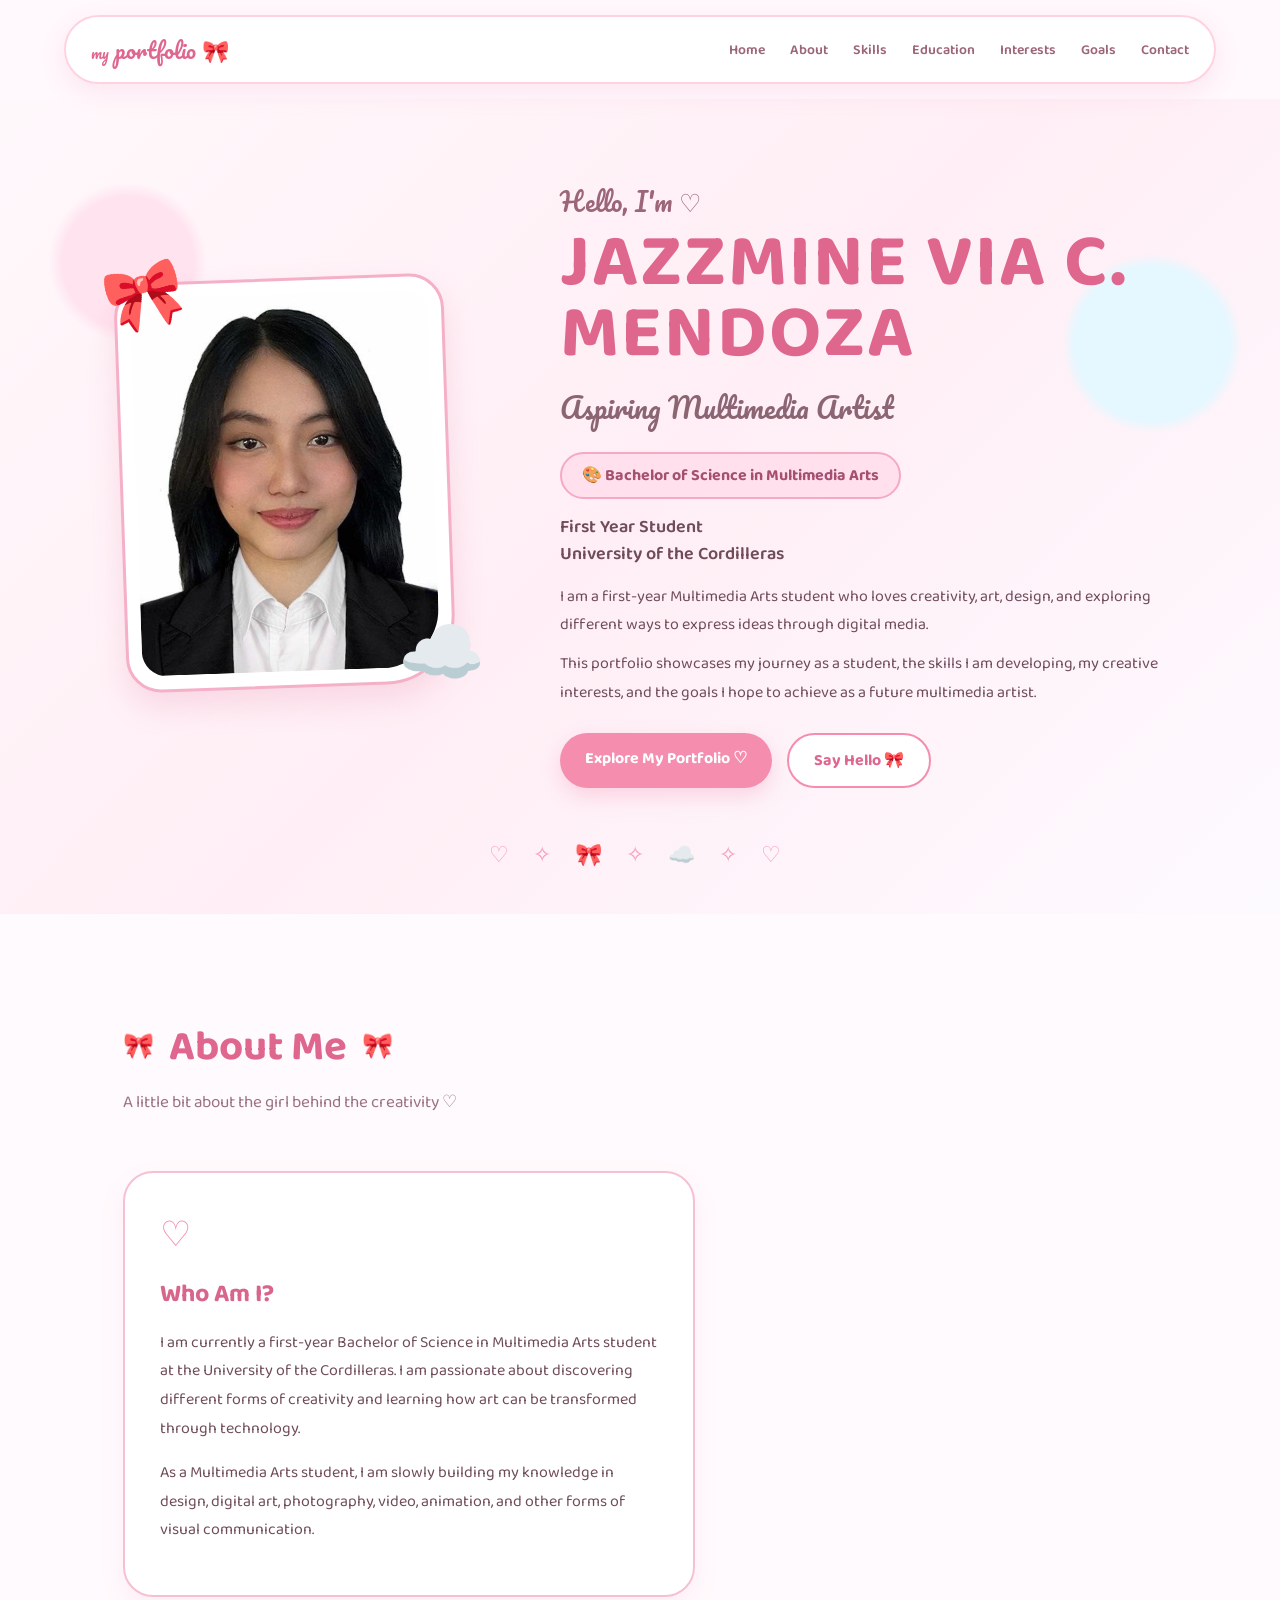
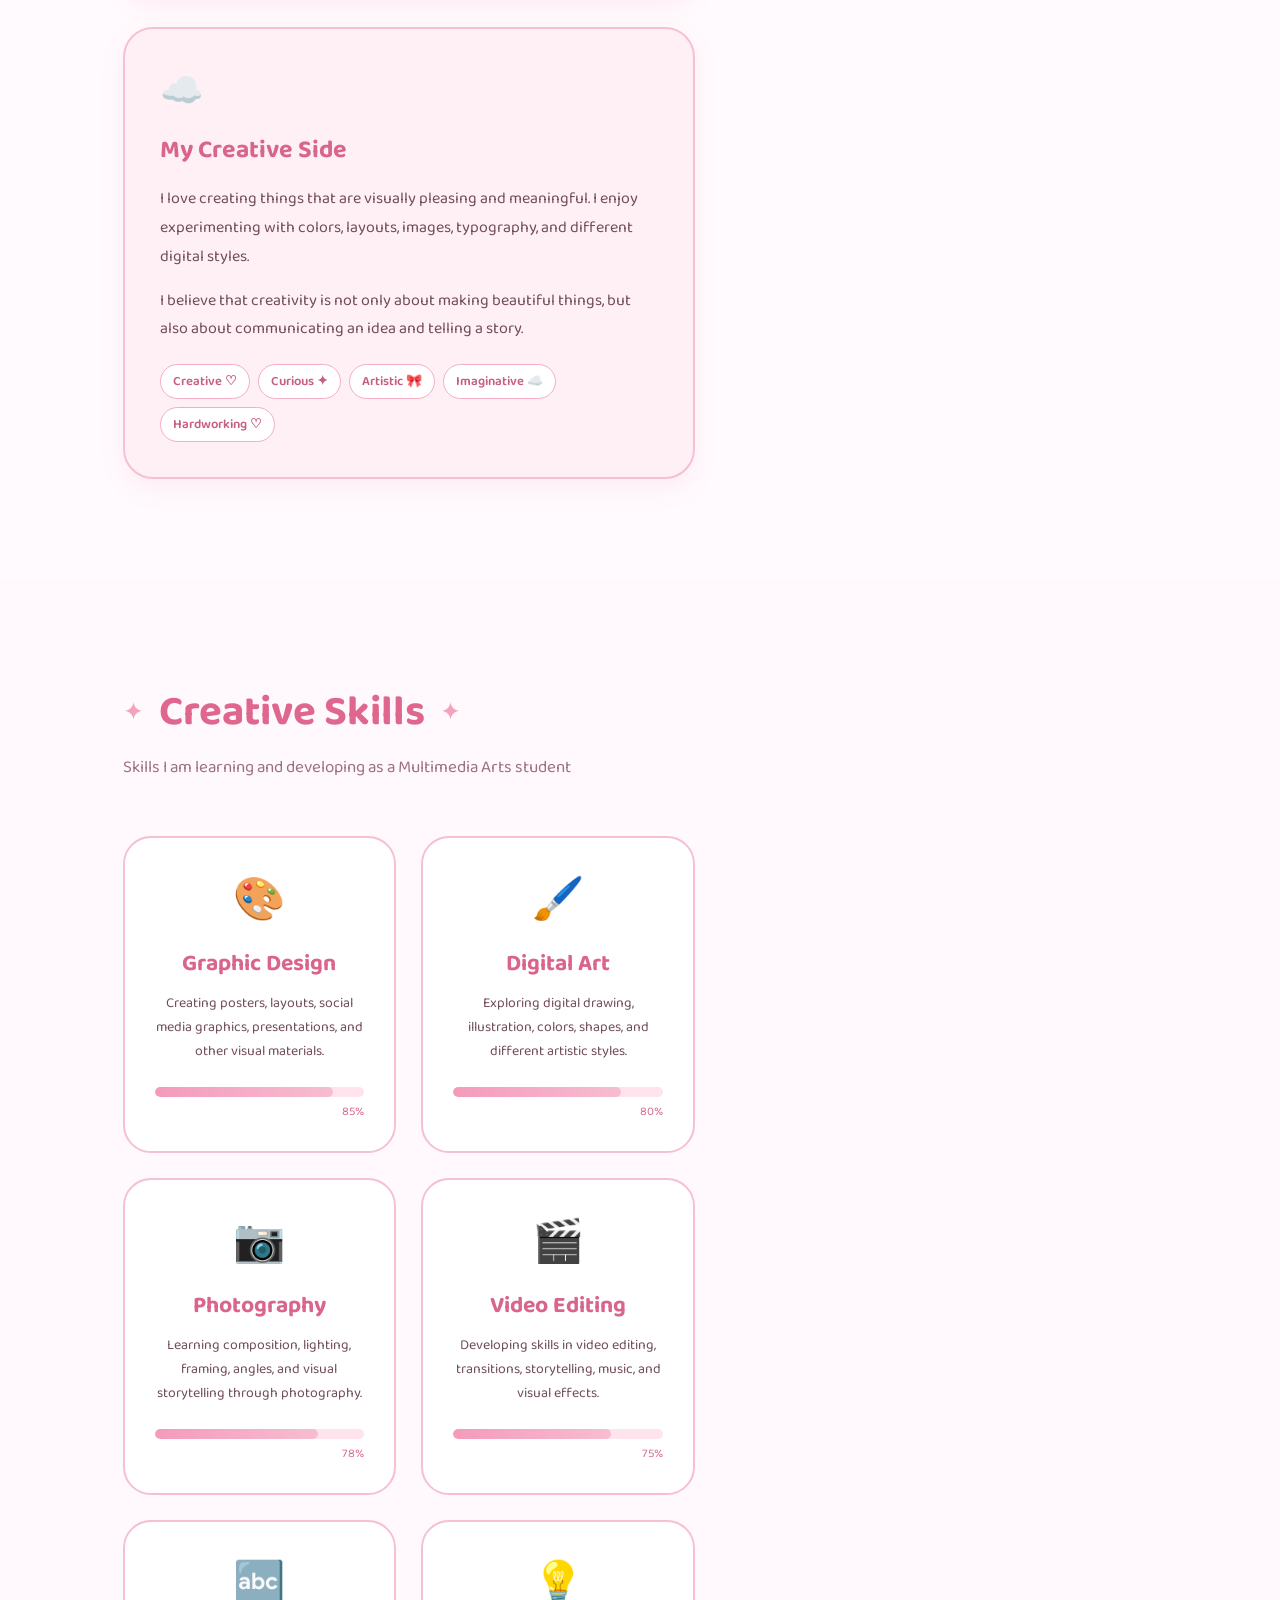
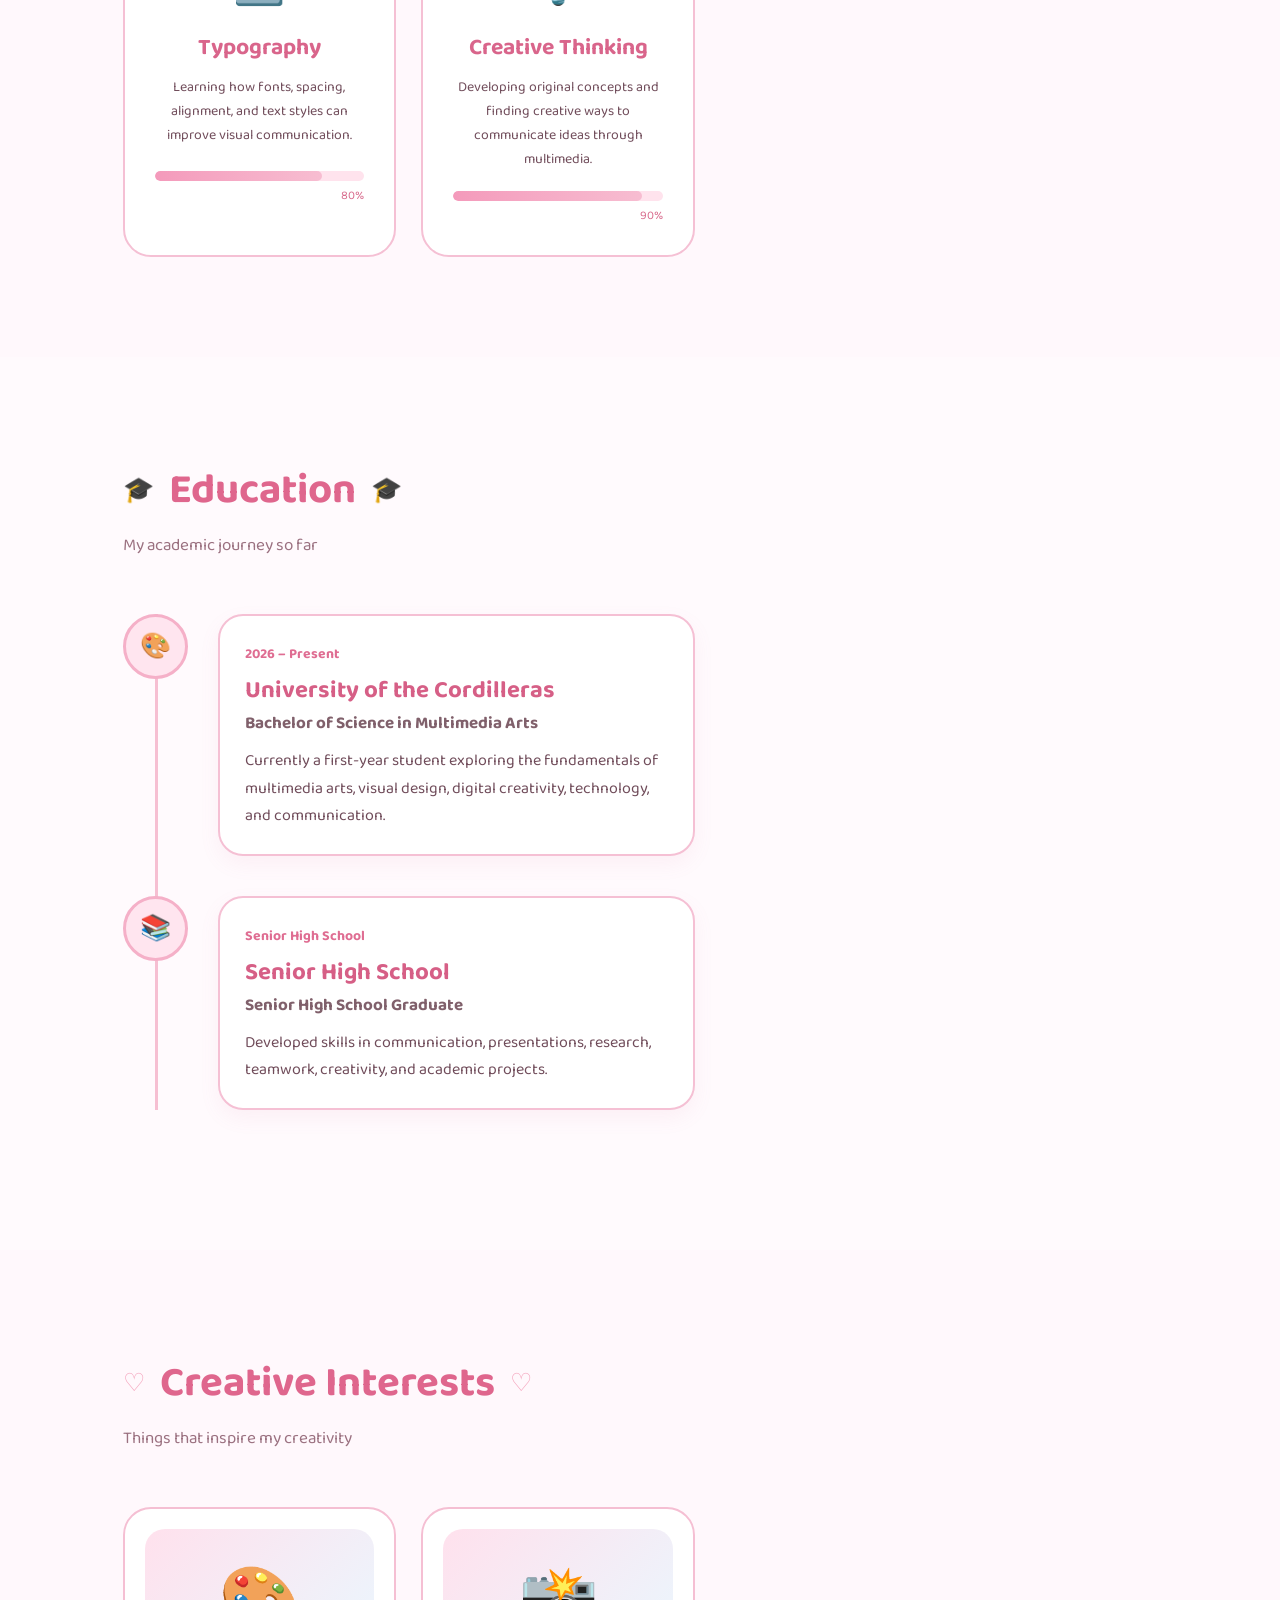
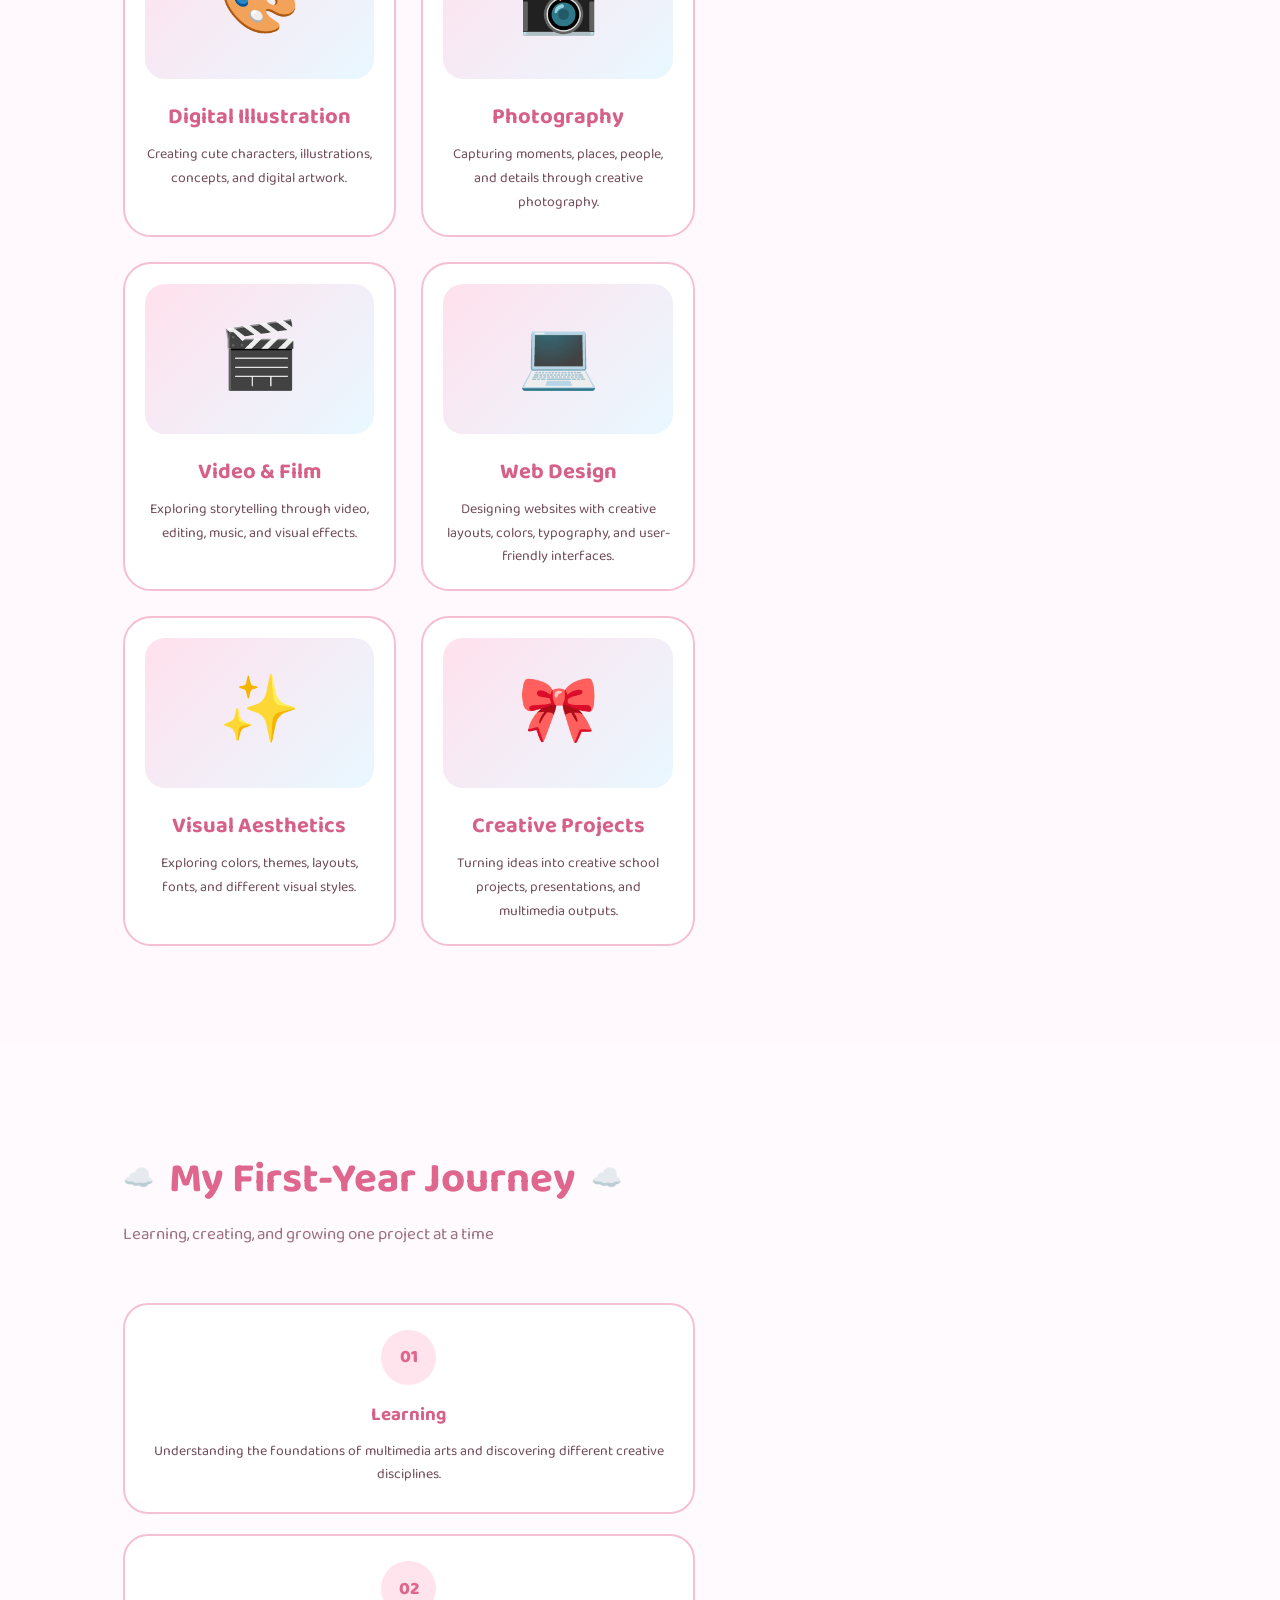
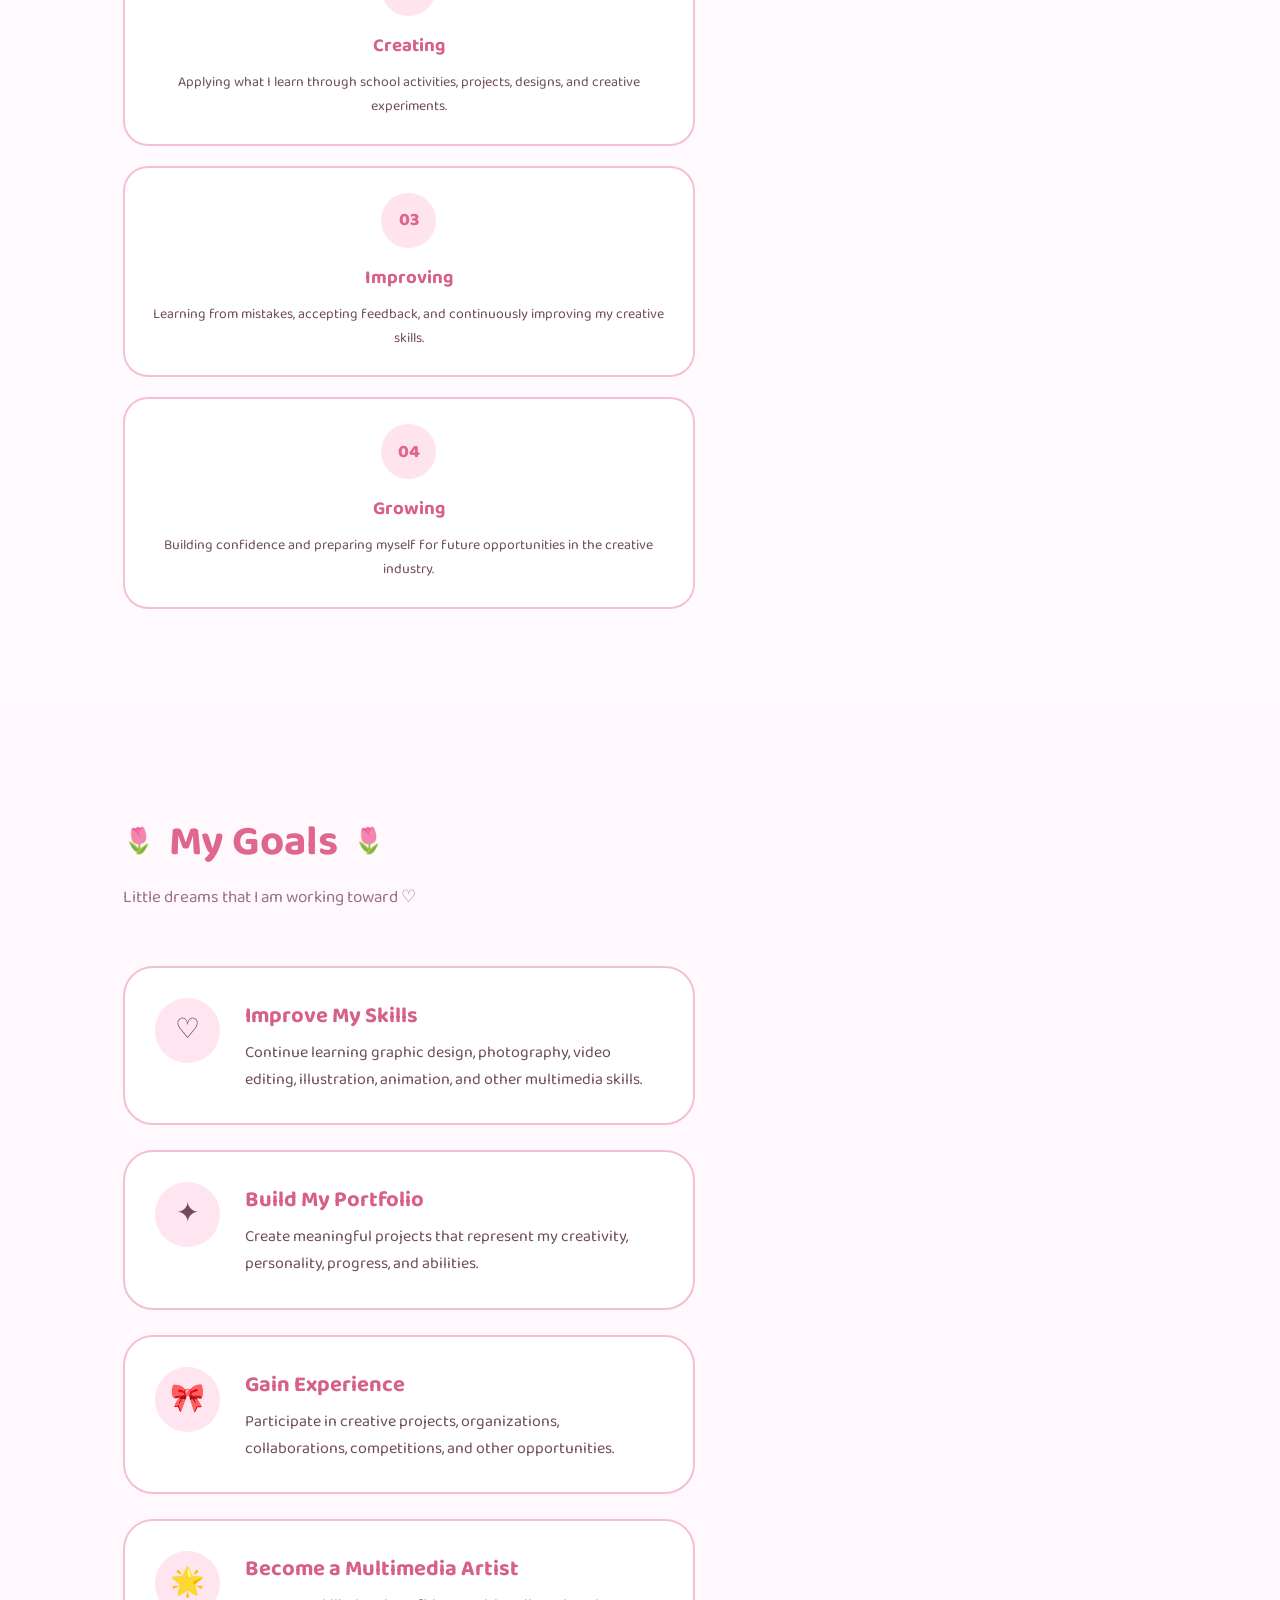
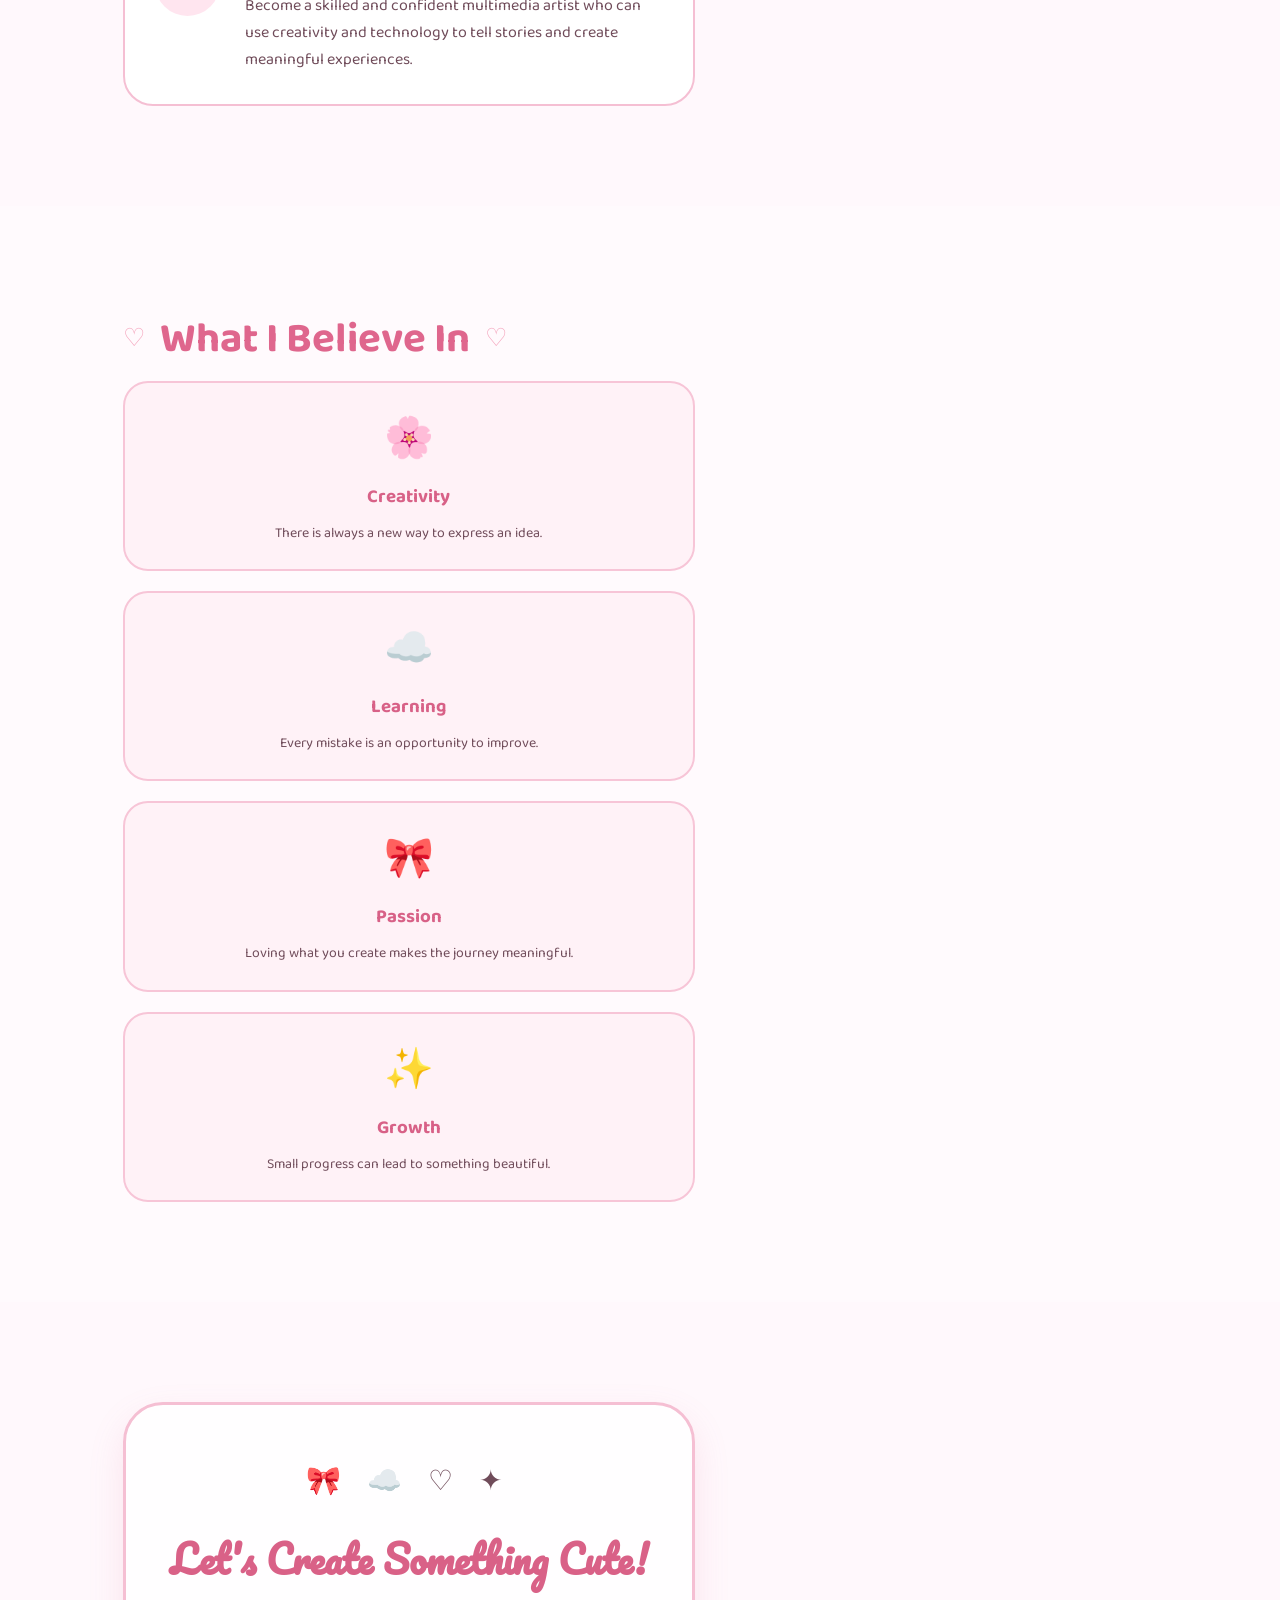
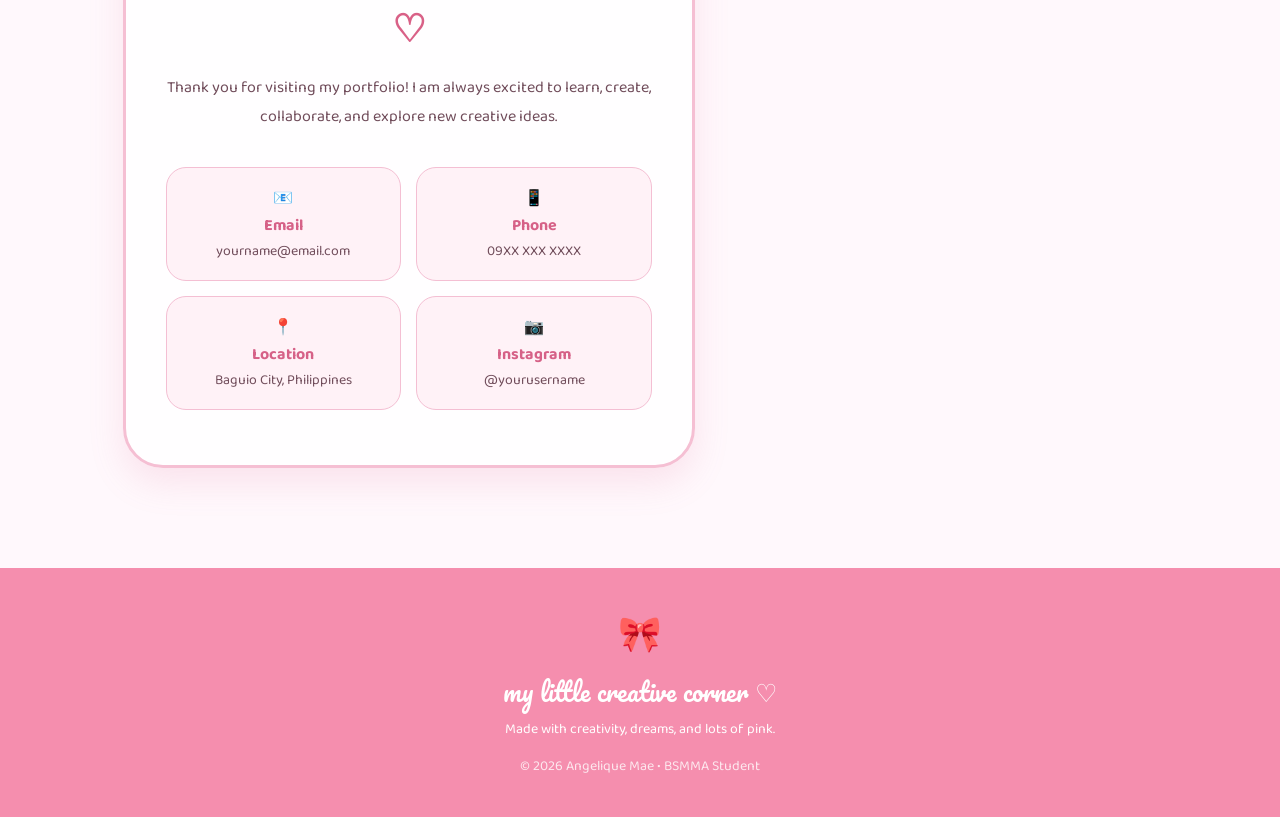
==== index.html @ aece4ff3 "Updated background styles and left alignment" ====
<!DOCTYPE html>
<html lang="en">

<head>
    <meta charset="UTF-8">
    <meta name="viewport" content="width=device-width, initial-scale=1.0">

    <title>My BSMMA Portfolio</title>

    <!-- Google Fonts -->
    <link rel="preconnect" href="https://fonts.googleapis.com">
    <link rel="preconnect" href="https://fonts.gstatic.com" crossorigin>

    <link href="https://fonts.googleapis.com/css2?family=Baloo+2:wght@400;500;600;700;800&family=Pacifico&display=swap" rel="stylesheet">

    <link rel="stylesheet" href="style.css">
</head>

<body>

    <!-- Floating Decorations -->
    <div class="floating-heart heart1">♡</div>
    <div class="floating-heart heart2">♥</div>
    <div class="floating-star star1">✦</div>
    <div class="floating-star star2">✧</div>
    <div class="floating-bow bow1">🎀</div>


    <!-- ================= NAVIGATION ================= -->

    <header>
        <nav class="navbar">

            <div class="logo">
                <span>my</span> portfolio 🎀
            </div>

            <ul class="nav-links">
                <li><a href="#home">Home</a></li>
                <li><a href="#about">About</a></li>
                <li><a href="#skills">Skills</a></li>
                <li><a href="#education">Education</a></li>
                <li><a href="#interests">Interests</a></li>
                <li><a href="#goals">Goals</a></li>
                <li><a href="#contact">Contact</a></li>
            </ul>

        </nav>
    </header>


    <!-- ================= HOME ================= -->

    <section id="home" class="hero">

        <div class="hero-content">

            <!-- PROFILE PHOTO -->

            <div class="photo-area">

                <div class="photo-bow">
                    🎀
                </div>

                <div class="photo-frame">
                    <img src="profile.jpg" alt="Profile Picture">
                </div>

                <div class="photo-cloud">
                    ☁️
                </div>

            </div>


            <!-- INTRODUCTION -->

            <div class="hero-text">

                <p class="hello">
                    Hello, I'm ♡
                </p>

                <h1>
                    JAZZMINE VIA C. MENDOZA
                </h1>

                <h2>
                    Aspiring Multimedia Artist
                </h2>

                <div class="course">
                    🎨 Bachelor of Science in Multimedia Arts
                </div>

                <p class="university">
                    First Year Student<br>
                    University of the Cordilleras
                </p>

                <p class="intro">
                    I am a first-year Multimedia Arts student who loves
                    creativity, art, design, and exploring different ways
                    to express ideas through digital media.
                </p>

                <p class="intro">
                    This portfolio showcases my journey as a student,
                    the skills I am developing, my creative interests,
                    and the goals I hope to achieve as a future multimedia artist.
                </p>

                <div class="hero-buttons">

                    <a href="#about" class="pink-button">
                        Explore My Portfolio ♡
                    </a>

                    <a href="#contact" class="outline-button">
                        Say Hello 🎀
                    </a>

                </div>

            </div>

        </div>

        <div class="hero-bottom">
            ♡ ✧ 🎀 ✧ ☁️ ✧ ♡
        </div>

    </section>


    <!-- ================= ABOUT ================= -->

    <section id="about" class="section">

        <div class="section-title">
            <span>🎀</span>
            <h2>About Me</h2>
            <span>🎀</span>
        </div>

        <p class="section-subtitle">
            A little bit about the girl behind the creativity ♡
        </p>


        <div class="about-container">

            <div class="about-card">

                <div class="card-icon">
                    ♡
                </div>

                <h3>Who Am I?</h3>

                <p>
                    I am currently a first-year Bachelor of Science in
                    Multimedia Arts student at the University of the Cordilleras.
                    I am passionate about discovering different forms of
                    creativity and learning how art can be transformed through
                    technology.
                </p>

                <p>
                    As a Multimedia Arts student, I am slowly building my
                    knowledge in design, digital art, photography, video,
                    animation, and other forms of visual communication.
                </p>

            </div>


            <div class="about-card pink-card">

                <div class="card-icon">
                    ☁️
                </div>

                <h3>My Creative Side</h3>

                <p>
                    I love creating things that are visually pleasing and
                    meaningful. I enjoy experimenting with colors, layouts,
                    images, typography, and different digital styles.
                </p>

                <p>
                    I believe that creativity is not only about making
                    beautiful things, but also about communicating an idea
                    and telling a story.
                </p>

                <div class="personality-tags">

                    <span>Creative ♡</span>
                    <span>Curious ✦</span>
                    <span>Artistic 🎀</span>
                    <span>Imaginative ☁️</span>
                    <span>Hardworking ♡</span>

                </div>

            </div>

        </div>

    </section>


    <!-- ================= SKILLS ================= -->

    <section id="skills" class="section pink-section">

        <div class="section-title">
            <span>✦</span>
            <h2>Creative Skills</h2>
            <span>✦</span>
        </div>

        <p class="section-subtitle">
            Skills I am learning and developing as a Multimedia Arts student
        </p>


        <div class="skills-container">


            <!-- Graphic Design -->

            <div class="skill-card">

                <div class="skill-icon">
                    🎨
                </div>

                <h3>Graphic Design</h3>

                <p>
                    Creating posters, layouts, social media graphics,
                    presentations, and other visual materials.
                </p>

                <div class="progress">
                    <div class="progress-bar graphic"></div>
                </div>

                <span class="percentage">
                    85%
                </span>

            </div>


            <!-- Digital Art -->

            <div class="skill-card">

                <div class="skill-icon">
                    🖌️
                </div>

                <h3>Digital Art</h3>

                <p>
                    Exploring digital drawing, illustration, colors,
                    shapes, and different artistic styles.
                </p>

                <div class="progress">
                    <div class="progress-bar art"></div>
                </div>

                <span class="percentage">
                    80%
                </span>

            </div>


            <!-- Photography -->

            <div class="skill-card">

                <div class="skill-icon">
                    📷
                </div>

                <h3>Photography</h3>

                <p>
                    Learning composition, lighting, framing, angles,
                    and visual storytelling through photography.
                </p>

                <div class="progress">
                    <div class="progress-bar photography"></div>
                </div>

                <span class="percentage">
                    78%
                </span>

            </div>


            <!-- Video Editing -->

            <div class="skill-card">

                <div class="skill-icon">
                    🎬
                </div>

                <h3>Video Editing</h3>

                <p>
                    Developing skills in video editing, transitions,
                    storytelling, music, and visual effects.
                </p>

                <div class="progress">
                    <div class="progress-bar video"></div>
                </div>

                <span class="percentage">
                    75%
                </span>

            </div>


            <!-- Typography -->

            <div class="skill-card">

                <div class="skill-icon">
                    🔤
                </div>

                <h3>Typography</h3>

                <p>
                    Learning how fonts, spacing, alignment, and text
                    styles can improve visual communication.
                </p>

                <div class="progress">
                    <div class="progress-bar typography"></div>
                </div>

                <span class="percentage">
                    80%
                </span>

            </div>


            <!-- Creativity -->

            <div class="skill-card">

                <div class="skill-icon">
                    💡
                </div>

                <h3>Creative Thinking</h3>

                <p>
                    Developing original concepts and finding creative
                    ways to communicate ideas through multimedia.
                </p>

                <div class="progress">
                    <div class="progress-bar creativity"></div>
                </div>

                <span class="percentage">
                    90%
                </span>

            </div>

        </div>

    </section>


    <!-- ================= EDUCATION ================= -->

    <section id="education" class="section">

        <div class="section-title">

            <span>🎓</span>

            <h2>Education</h2>

            <span>🎓</span>

        </div>

        <p class="section-subtitle">
            My academic journey so far
        </p>


        <div class="timeline">


            <div class="timeline-item">

                <div class="timeline-icon">
                    🎨
                </div>

                <div class="timeline-content">

                    <span class="year">
                        2026 – Present
                    </span>

                    <h3>
                        University of the Cordilleras
                    </h3>

                    <h4>
                        Bachelor of Science in Multimedia Arts
                    </h4>

                    <p>
                        Currently a first-year student exploring the
                        fundamentals of multimedia arts, visual design,
                        digital creativity, technology, and communication.
                    </p>

                </div>

            </div>


            <div class="timeline-item">

                <div class="timeline-icon">
                    📚
                </div>

                <div class="timeline-content">

                    <span class="year">
                        Senior High School
                    </span>

                    <h3>
                        Senior High School
                    </h3>

                    <h4>
                        Senior High School Graduate
                    </h4>

                    <p>
                        Developed skills in communication, presentations,
                        research, teamwork, creativity, and academic projects.
                    </p>

                </div>

            </div>

        </div>

    </section>


    <!-- ================= CREATIVE INTERESTS ================= -->

    <section id="interests" class="section pink-section">

        <div class="section-title">

            <span>♡</span>

            <h2>Creative Interests</h2>

            <span>♡</span>

        </div>

        <p class="section-subtitle">
            Things that inspire my creativity
        </p>


        <div class="interest-grid">


            <div class="interest-card">

                <div class="interest-image">
                    🎨
                </div>

                <h3>Digital Illustration</h3>

                <p>
                    Creating cute characters, illustrations,
                    concepts, and digital artwork.
                </p>

            </div>


            <div class="interest-card">

                <div class="interest-image">
                    📸
                </div>

                <h3>Photography</h3>

                <p>
                    Capturing moments, places, people, and
                    details through creative photography.
                </p>

            </div>


            <div class="interest-card">

                <div class="interest-image">
                    🎬
                </div>

                <h3>Video & Film</h3>

                <p>
                    Exploring storytelling through video,
                    editing, music, and visual effects.
                </p>

            </div>


            <div class="interest-card">

                <div class="interest-image">
                    💻
                </div>

                <h3>Web Design</h3>

                <p>
                    Designing websites with creative layouts,
                    colors, typography, and user-friendly interfaces.
                </p>

            </div>


            <div class="interest-card">

                <div class="interest-image">
                    ✨
                </div>

                <h3>Visual Aesthetics</h3>

                <p>
                    Exploring colors, themes, layouts, fonts,
                    and different visual styles.
                </p>

            </div>


            <div class="interest-card">

                <div class="interest-image">
                    🎀
                </div>

                <h3>Creative Projects</h3>

                <p>
                    Turning ideas into creative school projects,
                    presentations, and multimedia outputs.
                </p>

            </div>

        </div>

    </section>


    <!-- ================= MY FIRST YEAR ================= -->

    <section class="section">

        <div class="section-title">

            <span>☁️</span>

            <h2>My First-Year Journey</h2>

            <span>☁️</span>

        </div>

        <p class="section-subtitle">
            Learning, creating, and growing one project at a time
        </p>


        <div class="journey-container">

            <div class="journey-card">

                <span class="journey-number">
                    01
                </span>

                <h3>Learning</h3>

                <p>
                    Understanding the foundations of multimedia arts
                    and discovering different creative disciplines.
                </p>

            </div>


            <div class="journey-card">

                <span class="journey-number">
                    02
                </span>

                <h3>Creating</h3>

                <p>
                    Applying what I learn through school activities,
                    projects, designs, and creative experiments.
                </p>

            </div>


            <div class="journey-card">

                <span class="journey-number">
                    03
                </span>

                <h3>Improving</h3>

                <p>
                    Learning from mistakes, accepting feedback,
                    and continuously improving my creative skills.
                </p>

            </div>


            <div class="journey-card">

                <span class="journey-number">
                    04
                </span>

                <h3>Growing</h3>

                <p>
                    Building confidence and preparing myself for
                    future opportunities in the creative industry.
                </p>

            </div>

        </div>

    </section>


    <!-- ================= GOALS ================= -->

    <section id="goals" class="section pink-section">

        <div class="section-title">

            <span>🌷</span>

            <h2>My Goals</h2>

            <span>🌷</span>

        </div>

        <p class="section-subtitle">
            Little dreams that I am working toward ♡
        </p>


        <div class="goals-container">


            <div class="goal-card">

                <div class="goal-icon">
                    ♡
                </div>

                <h3>Improve My Skills</h3>

                <p>
                    Continue learning graphic design, photography,
                    video editing, illustration, animation, and
                    other multimedia skills.
                </p>

            </div>


            <div class="goal-card">

                <div class="goal-icon">
                    ✦
                </div>

                <h3>Build My Portfolio</h3>

                <p>
                    Create meaningful projects that represent my
                    creativity, personality, progress, and abilities.
                </p>

            </div>


            <div class="goal-card">

                <div class="goal-icon">
                    🎀
                </div>

                <h3>Gain Experience</h3>

                <p>
                    Participate in creative projects, organizations,
                    collaborations, competitions, and other opportunities.
                </p>

            </div>


            <div class="goal-card">

                <div class="goal-icon">
                    🌟
                </div>

                <h3>Become a Multimedia Artist</h3>

                <p>
                    Become a skilled and confident multimedia artist
                    who can use creativity and technology to tell stories
                    and create meaningful experiences.
                </p>

            </div>

        </div>

    </section>


    <!-- ================= PERSONAL VALUES ================= -->

    <section class="section">

        <div class="section-title">

            <span>♡</span>

            <h2>What I Believe In</h2>

            <span>♡</span>

        </div>


        <div class="values-container">

            <div class="value">

                <span>🌸</span>

                <h3>Creativity</h3>

                <p>
                    There is always a new way to express an idea.
                </p>

            </div>


            <div class="value">

                <span>☁️</span>

                <h3>Learning</h3>

                <p>
                    Every mistake is an opportunity to improve.
                </p>

            </div>


            <div class="value">

                <span>🎀</span>

                <h3>Passion</h3>

                <p>
                    Loving what you create makes the journey meaningful.
                </p>

            </div>


            <div class="value">

                <span>✨</span>

                <h3>Growth</h3>

                <p>
                    Small progress can lead to something beautiful.
                </p>

            </div>

        </div>

    </section>


    <!-- ================= CONTACT ================= -->

    <section id="contact" class="contact-section">

        <div class="contact-box">

            <div class="contact-decoration">
                🎀 ☁️ ♡ ✦
            </div>

            <h2>
                Let's Create Something Cute! ♡
            </h2>

            <p>
                Thank you for visiting my portfolio!
                I am always excited to learn, create,
                collaborate, and explore new creative ideas.
            </p>


            <div class="contact-info">

                <div>
                    📧
                    <strong>Email</strong>
                    <span>yourname@email.com</span>
                </div>

                <div>
                    📱
                    <strong>Phone</strong>
                    <span>09XX XXX XXXX</span>
                </div>

                <div>
                    📍
                    <strong>Location</strong>
                    <span>Baguio City, Philippines</span>
                </div>

                <div>
                    📷
                    <strong>Instagram</strong>
                    <span>@yourusername</span>
                </div>

            </div>

        </div>

    </section>


    <!-- ================= FOOTER ================= -->

    <footer>

        <div class="footer-bow">
            🎀
        </div>

        <h3>
            my little creative corner ♡
        </h3>

        <p>
            Made with creativity, dreams, and lots of pink.
        </p>

        <p class="copyright">
            © 2026 Angelique Mae • BSMMA Student
        </p>

    </footer>


</body>

</html>
---- style.css ----
/* =====================================================
   GENERAL SETTINGS
===================================================== */

* {
    margin: 0;
    padding: 0;
    box-sizing: border-box;
    scroll-behavior: smooth;
}

body {
    font-family: "Baloo 2", sans-serif;
    background: #fff8fc;
    color: #704c5a;
    overflow-x: hidden;
}

a {
    text-decoration: none;
}

section {
    scroll-margin-top: 90px;
}


/* =====================================================
   COLORS
===================================================== */

:root {

    --pink: #f58eae;
    --dark-pink: #df668d;
    --light-pink: #ffe6f0;
    --very-light-pink: #fff5f9;

    --blue: #a8dff3;
    --dark-blue: #75c5e5;

    --brown: #704c5a;

    --white: #ffffff;

    --border: #f7b5cb;
}


/* =====================================================
   NAVIGATION
===================================================== */

header {
    position: sticky;
    top: 0;
    z-index: 1000;
    padding: 15px 5%;
}

.navbar {
    max-width: 1250px;
    margin: auto;

    background: rgba(255, 255, 255, 0.94);

    border: 2px solid #ffd2e2;

    border-radius: 50px;

    padding: 13px 25px;

    display: flex;
    justify-content: space-between;
    align-items: center;

    box-shadow: 0 8px 25px rgba(240, 130, 170, 0.15);
}

.logo {
    font-family: "Pacifico", cursive;
    font-size: 22px;
    color: var(--dark-pink);
}

.logo span {
    font-size: 15px;
}

.nav-links {
    display: flex;
    gap: 25px;
    list-style: none;
}

.nav-links a {
    color: #9c6678;
    font-weight: 600;
    font-size: 14px;
    transition: 0.3s;
}

.nav-links a:hover {
    color: var(--pink);
}


/* =====================================================
   HERO
===================================================== */

.hero {
    min-height: 90vh;

    padding: 80px 7% 40px;

    background:
        radial-gradient(circle at 10% 20%, #ffe4ef 0 5%, transparent 6%),
        radial-gradient(circle at 90% 30%, #e5f7ff 0 6%, transparent 7%),
        linear-gradient(135deg, #fff8fb, #ffeef5, #fdfaff);

    position: relative;
}

.hero-content {
    max-width: 1150px;

    margin: auto;

    display: grid;

    grid-template-columns: 390px 1fr;

    gap: 80px;

    align-items: center;
}


/* PROFILE PHOTO */

.photo-area {
    position: relative;

    display: flex;

    justify-content: center;

    align-items: center;
}

.photo-frame {
    width: 330px;
    height: 410px;

    background: white;

    padding: 13px;

    border: 3px solid #f5b0c8;

    border-radius: 35px 35px 70px 35px;

    box-shadow:
        0 15px 30px rgba(222, 103, 143, 0.18);

    transform: rotate(-2deg);
}

.photo-frame img {
    width: 100%;
    height: 100%;

    object-fit: cover;

    border-radius: 25px 25px 60px 25px;
}


/* PHOTO DECORATIONS */

.photo-bow {
    position: absolute;

    top: -30px;
    left: 15px;

    font-size: 65px;

    z-index: 3;

    transform: rotate(-15deg);
}

.photo-cloud {
    position: absolute;

    bottom: -25px;
    right: -5px;

    font-size: 70px;

    z-index: 3;
}


/* HERO TEXT */

.hello {
    font-family: "Pacifico", cursive;

    color: #9c6678;

    font-size: 25px;

    margin-bottom: 5px;
}

.hero-text h1 {
    font-size: clamp(45px, 6vw, 75px);

    line-height: 0.95;

    color: var(--dark-pink);

    letter-spacing: 2px;

    margin-bottom: 12px;
}

.hero-text h2 {
    font-family: "Pacifico", cursive;

    font-weight: 400;

    color: #8b6572;

    font-size: 28px;

    margin-bottom: 20px;
}

.course {
    display: inline-block;

    background: #ffe0ec;

    color: #a55070;

    border: 2px solid #f5a9c3;

    padding: 9px 20px;

    border-radius: 50px;

    font-weight: 700;

    margin-bottom: 15px;
}

.university {
    font-size: 18px;

    font-weight: 600;

    line-height: 1.5;

    margin-bottom: 15px;
}

.intro {
    max-width: 650px;

    font-size: 16px;

    line-height: 1.8;

    margin-bottom: 10px;
}

.hero-buttons {
    display: flex;

    gap: 15px;

    margin-top: 25px;

    flex-wrap: wrap;
}

.pink-button,
.outline-button {
    padding: 13px 25px;

    border-radius: 50px;

    font-weight: 700;

    transition: 0.3s;
}

.pink-button {
    background: var(--pink);

    color: white;

    box-shadow: 0 8px 20px rgba(240, 120, 160, 0.25);
}

.pink-button:hover {
    transform: translateY(-3px);

    background: var(--dark-pink);
}

.outline-button {
    border: 2px solid var(--pink);

    color: var(--dark-pink);

    background: white;
}

.outline-button:hover {
    background: #ffe7f0;
}

.hero-bottom {
    text-align: center;

    margin-top: 50px;

    color: #f39db8;

    font-size: 22px;

    letter-spacing: 10px;
}


/* =====================================================
   FLOATING DECORATIONS
===================================================== */

.floating-heart,
.floating-star,
.floating-bow {
    position: fixed;

    z-index: 0;

    pointer-events: none;
}

.heart1 {
    top: 20%;
    left: 2%;

    font-size: 35px;

    color: #f5a2bd;
}

.heart2 {
    bottom: 20%;
    right: 3%;

    font-size: 30px;

    color: #f7aac4;
}

.star1 {
    top: 35%;
    right: 4%;

    font-size: 35px;

    color: #f5c3d2;
}

.star2 {
    bottom: 40%;
    left: 4%;

    font-size: 28px;

    color: #a9dff1;
}

.bow1 {
    top: 70%;
    left: 2%;

    font-size: 30px;
}


/* =====================================================
   SECTIONS
===================================================== */

.section {
    padding: 100px 7%;

    position: relative;

    background: #fffafd;
}

.pink-section {
    background:
        linear-gradient(
            135deg,
            #fff0f6,
            #fff8fb
        );
}

.section-title {
    display: flex;

    justify-content: center;

    align-items: center;

    gap: 15px;

    margin-bottom: 8px;
}

.section-title h2 {
    font-size: 42px;

    color: var(--dark-pink);
}

.section-title span {
    color: #f4a3bc;

    font-size: 25px;
}

.section-subtitle {
    text-align: center;

    font-size: 17px;

    margin-bottom: 55px;

    color: #9b7180;
}


/* =====================================================
   ABOUT
===================================================== */

.about-container {
    max-width: 1100px;

    margin: auto;

    display: grid;

    grid-template-columns: 1fr 1fr;

    gap: 30px;
}

.about-card {
    background: white;

    border: 2px solid #f6c0d3;

    border-radius: 30px;

    padding: 35px;

    position: relative;

    box-shadow: 0 10px 25px rgba(235, 130, 165, 0.1);
}

.pink-card {
    background: #fff0f6;
}

.card-icon {
    font-size: 35px;

    color: var(--pink);

    margin-bottom: 10px;
}

.about-card h3 {
    color: #d9658b;

    font-size: 25px;

    margin-bottom: 15px;
}

.about-card p {
    line-height: 1.8;

    margin-bottom: 15px;
}

.personality-tags {
    display: flex;

    gap: 8px;

    flex-wrap: wrap;

    margin-top: 20px;
}

.personality-tags span {
    background: white;

    border: 1px solid #f3aec6;

    padding: 6px 12px;

    border-radius: 50px;

    color: #c75f82;

    font-size: 13px;

    font-weight: 600;
}


/* =====================================================
   SKILLS
===================================================== */

.skills-container {
    max-width: 1150px;

    margin: auto;

    display: grid;

    grid-template-columns: repeat(3, 1fr);

    gap: 25px;
}

.skill-card {
    background: white;

    border: 2px solid #f5c0d4;

    border-radius: 28px;

    padding: 30px;

    text-align: center;

    transition: 0.3s;

    position: relative;
}

.skill-card:hover {
    transform: translateY(-7px);

    box-shadow: 0 15px 30px rgba(234, 115, 155, 0.15);
}

.skill-icon {
    font-size: 42px;

    margin-bottom: 10px;
}

.skill-card h3 {
    color: #d9658b;

    font-size: 23px;

    margin-bottom: 10px;
}

.skill-card p {
    font-size: 14px;

    line-height: 1.7;

    min-height: 75px;
}

.progress {
    height: 10px;

    background: #ffe3ed;

    border-radius: 20px;

    margin-top: 20px;

    overflow: hidden;
}

.progress-bar {
    height: 100%;

    background: linear-gradient(
        90deg,
        #f49abb,
        #f7bdd1
    );

    border-radius: 20px;
}

.graphic {
    width: 85%;
}

.art {
    width: 80%;
}

.photography {
    width: 78%;
}

.video {
    width: 75%;
}

.typography {
    width: 80%;
}

.creativity {
    width: 90%;
}

.percentage {
    display: block;

    text-align: right;

    font-size: 12px;

    color: #d86b8d;

    margin-top: 5px;
}


/* =====================================================
   EDUCATION TIMELINE
===================================================== */

.timeline {
    max-width: 900px;

    margin: auto;

    position: relative;
}

.timeline::before {
    content: "";

    position: absolute;

    left: 32px;

    top: 0;

    width: 3px;

    height: 100%;

    background: #f6bfd2;
}

.timeline-item {
    display: flex;

    gap: 30px;

    margin-bottom: 40px;

    position: relative;
}

.timeline-icon {
    min-width: 65px;

    height: 65px;

    background: #ffe5ef;

    border: 3px solid #f5b0c8;

    border-radius: 50%;

    display: flex;

    justify-content: center;

    align-items: center;

    font-size: 25px;

    z-index: 2;
}

.timeline-content {
    background: white;

    border: 2px solid #f5c0d4;

    border-radius: 25px;

    padding: 25px;

    flex: 1;

    box-shadow: 0 8px 20px rgba(220, 120, 150, 0.08);
}

.year {
    color: #df6d92;

    font-weight: 700;

    font-size: 14px;
}

.timeline-content h3 {
    color: #d65f86;

    font-size: 24px;

    margin-top: 5px;
}

.timeline-content h4 {
    color: #80606b;

    font-size: 17px;

    margin-bottom: 10px;
}

.timeline-content p {
    line-height: 1.7;
}


/* =====================================================
   CREATIVE INTERESTS
===================================================== */

.interest-grid {
    max-width: 1150px;

    margin: auto;

    display: grid;

    grid-template-columns: repeat(3, 1fr);

    gap: 25px;
}

.interest-card {
    background: white;

    border: 2px solid #f5bfd3;

    border-radius: 28px;

    padding: 20px;

    text-align: center;

    transition: 0.3s;
}

.interest-card:hover {
    transform: translateY(-7px) rotate(-1deg);
}

.interest-image {
    height: 150px;

    border-radius: 20px;

    background:
        linear-gradient(
            135deg,
            #ffe1ed,
            #e9f8ff
        );

    display: flex;

    justify-content: center;

    align-items: center;

    font-size: 65px;

    margin-bottom: 20px;
}

.interest-card h3 {
    color: #d66188;

    font-size: 22px;

    margin-bottom: 8px;
}

.interest-card p {
    font-size: 14px;

    line-height: 1.7;
}


/* =====================================================
   FIRST YEAR JOURNEY
===================================================== */

.journey-container {
    max-width: 1100px;

    margin: auto;

    display: grid;

    grid-template-columns: repeat(4, 1fr);

    gap: 20px;
}

.journey-card {
    background: white;

    border: 2px solid #f5c0d4;

    border-radius: 25px;

    padding: 25px;

    text-align: center;

    position: relative;
}

.journey-number {
    display: inline-flex;

    width: 55px;

    height: 55px;

    border-radius: 50%;

    align-items: center;

    justify-content: center;

    background: #ffe3ed;

    color: #df668d;

    font-weight: 800;

    font-size: 18px;

    margin-bottom: 15px;
}

.journey-card h3 {
    color: #d66087;

    margin-bottom: 10px;
}

.journey-card p {
    font-size: 14px;

    line-height: 1.7;
}


/* =====================================================
   GOALS
===================================================== */

.goals-container {
    max-width: 1100px;

    margin: auto;

    display: grid;

    grid-template-columns: repeat(2, 1fr);

    gap: 25px;
}

.goal-card {
    background: white;

    border: 2px solid #f5bfd3;

    border-radius: 30px;

    padding: 30px;

    display: grid;

    grid-template-columns: 70px 1fr;

    column-gap: 20px;

    align-items: start;
}

.goal-icon {
    width: 65px;

    height: 65px;

    background: #ffe5ef;

    border-radius: 50%;

    display: flex;

    align-items: center;

    justify-content: center;

    font-size: 28px;

    grid-row: span 2;
}

.goal-card h3 {
    color: #d66087;

    font-size: 22px;
}

.goal-card p {
    line-height: 1.7;

    margin-top: 5px;
}


/* =====================================================
   VALUES
===================================================== */

.values-container {
    max-width: 1000px;

    margin: auto;

    display: grid;

    grid-template-columns: repeat(4, 1fr);

    gap: 20px;
}

.value {
    text-align: center;

    padding: 25px;

    background: #fff2f7;

    border: 2px solid #f7c5d7;

    border-radius: 25px;
}

.value span {
    font-size: 40px;
}

.value h3 {
    color: #d86187;

    margin: 10px 0;
}

.value p {
    font-size: 14px;

    line-height: 1.6;
}


/* =====================================================
   CONTACT
===================================================== */

.contact-section {
    padding: 100px 7%;

    background:
        linear-gradient(
            135deg,
            #ffe8f1,
            #eaf8ff
        );
}

.contact-box {
    max-width: 900px;

    margin: auto;

    text-align: center;

    background: rgba(255, 255, 255, 0.9);

    border: 3px solid #f5bfd3;

    border-radius: 40px;

    padding: 55px 40px;

    box-shadow: 0 15px 35px rgba(220, 110, 150, 0.15);
}

.contact-decoration {
    font-size: 28px;

    letter-spacing: 10px;

    margin-bottom: 20px;
}

.contact-box h2 {
    font-family: "Pacifico", cursive;

    font-size: 38px;

    color: #d96187;

    margin-bottom: 15px;
}

.contact-box > p {
    max-width: 650px;

    margin: auto;

    line-height: 1.8;

    font-size: 16px;
}

.contact-info {
    display: grid;

    grid-template-columns: repeat(2, 1fr);

    gap: 15px;

    margin-top: 35px;
}

.contact-info div {
    background: #fff2f7;

    border: 1px solid #f4bfd3;

    border-radius: 20px;

    padding: 18px;

    display: flex;

    flex-direction: column;

    gap: 2px;
}

.contact-info strong {
    color: #d66187;
}

.contact-info span {
    font-size: 14px;
}


/* =====================================================
   FOOTER
===================================================== */

footer {
    background: #f58eae;

    color: white;

    text-align: center;

    padding: 40px 20px;
}

.footer-bow {
    font-size: 35px;

    margin-bottom: 5px;
}

footer h3 {
    font-family: "Pacifico", cursive;

    font-weight: 400;

    font-size: 25px;
}

footer p {
    margin-top: 5px;

    font-size: 14px;
}

.copyright {
    opacity: 0.8;

    margin-top: 15px;
}


/* =====================================================
   RESPONSIVE DESIGN
===================================================== */

@media (max-width: 1000px) {

    .nav-links {
        gap: 12px;
    }

    .hero-content {
        grid-template-columns: 1fr;

        text-align: center;

        gap: 50px;
    }

    .photo-area {
        margin: auto;
    }

    .intro {
        margin-left: auto;
        margin-right: auto;
    }

    .hero-buttons {
        justify-content: center;
    }

    .skills-container,
    .interest-grid {
        grid-template-columns: repeat(2, 1fr);
    }

    .journey-container,
    .values-container {
        grid-template-columns: repeat(2, 1fr);
    }
}


@media (max-width: 700px) {

    header {
        padding: 10px;
    }

    .navbar {
        border-radius: 25px;

        flex-direction: column;

        gap: 12px;
    }

    .nav-links {
        flex-wrap: wrap;

        justify-content: center;

        gap: 10px 15px;
    }

    .hero {
        padding-top: 60px;
    }

    .photo-frame {
        width: 280px;
        height: 350px;
    }

    .hero-text h1 {
        font-size: 48px;
    }

    .hero-text h2 {
        font-size: 23px;
    }

    .section {
        padding: 70px 5%;
    }

    .section-title h2 {
        font-size: 32px;
    }

    .about-container,
    .skills-container,
    .interest-grid,
    .goals-container,
    .contact-info {
        grid-template-columns: 1fr;
    }

    .journey-container,
    .values-container {
        grid-template-columns: 1fr;
    }

    .timeline::before {
        display: none;
    }

    .timeline-item {
        gap: 15px;
    }

    .timeline-icon {
        min-width: 50px;

        height: 50px;

        font-size: 20px;
    }

    .goal-card {
        grid-template-columns: 55px 1fr;
    }

    .goal-icon {
        width: 50px;

        height: 50px;

        font-size: 22px;
    }

    .contact-box {
        padding: 40px 20px;
    }

    .contact-box h2 {
        font-size: 30px;
    }

}


/* =====================================================
   EXTRA CUTE DETAILS
===================================================== */

::selection {
    background: #ffc9dc;

    color: #704c5a;
}

::-webkit-scrollbar {
    width: 10px;
}

::-webkit-scrollbar-track {
    background: #fff1f6;
}

::-webkit-scrollbar-thumb {
    background: #f3a3bd;

    border-radius: 20px;
}

::-webkit-scrollbar-thumb:hover {
    background: #df668d;
}


/* =====================================================
   BACKGROUND IMAGE & LEFT-ALIGNMENT FIX
===================================================== */

/* 1. Apply image background to all sections except Home */
section:not(#home) {
    background-image: url("portfolio-bg.png") !important;
    background-size: cover !important;
    background-position: center !important;
    background-repeat: no-repeat !important;
    background-attachment: fixed !important;
}

/* 2. Restrain width of non-home section content to the left half (so it stays out of the photo on the right) */
section:not(#home) .about-container,
section:not(#home) .skills-container,
section:not(#home) .timeline,
section:not(#home) .interest-grid,
section:not(#home) .journey-container,
section:not(#home) .goals-container,
section:not(#home) .values-container,
section:not(#home) .contact-box {
    max-width: 52% !important;
    margin-left: 3% !important;
    margin-right: auto !important;
}

/* 3. Left-align titles and subtitles */
section:not(#home) .section-title,
section:not(#home) .section-subtitle {
    max-width: 52% !important;
    margin-left: 3% !important;
    margin-right: auto !important;
    text-align: left !important;
    justify-content: flex-start !important;
}

/* 4. Adjust grid layout columns to fit nicely on the left side */
section:not(#home) .skills-container,
section:not(#home) .interest-grid {
    grid-template-columns: repeat(2, 1fr) !important;
}

section:not(#home) .about-container,
section:not(#home) .goals-container,
section:not(#home) .journey-container,
section:not(#home) .values-container {
    grid-template-columns: 1fr !important;
}

/* 5. Mobile responsiveness: return to full width on smaller screens */
@media (max-width: 900px) {
    section:not(#home) .about-container,
    section:not(#home) .skills-container,
    section:not(#home) .timeline,
    section:not(#home) .interest-grid,
    section:not(#home) .journey-container,
    section:not(#home) .goals-container,
    section:not(#home) .values-container,
    section:not(#home) .contact-box,
    section:not(#home) .section-title,
    section:not(#home) .section-subtitle {
        max-width: 100% !important;
        margin-left: auto !important;
        margin-right: auto !important;
    }

    section:not(#home) .skills-container,
    section:not(#home) .interest-grid {
        grid-template-columns: 1fr !important;
    }
}
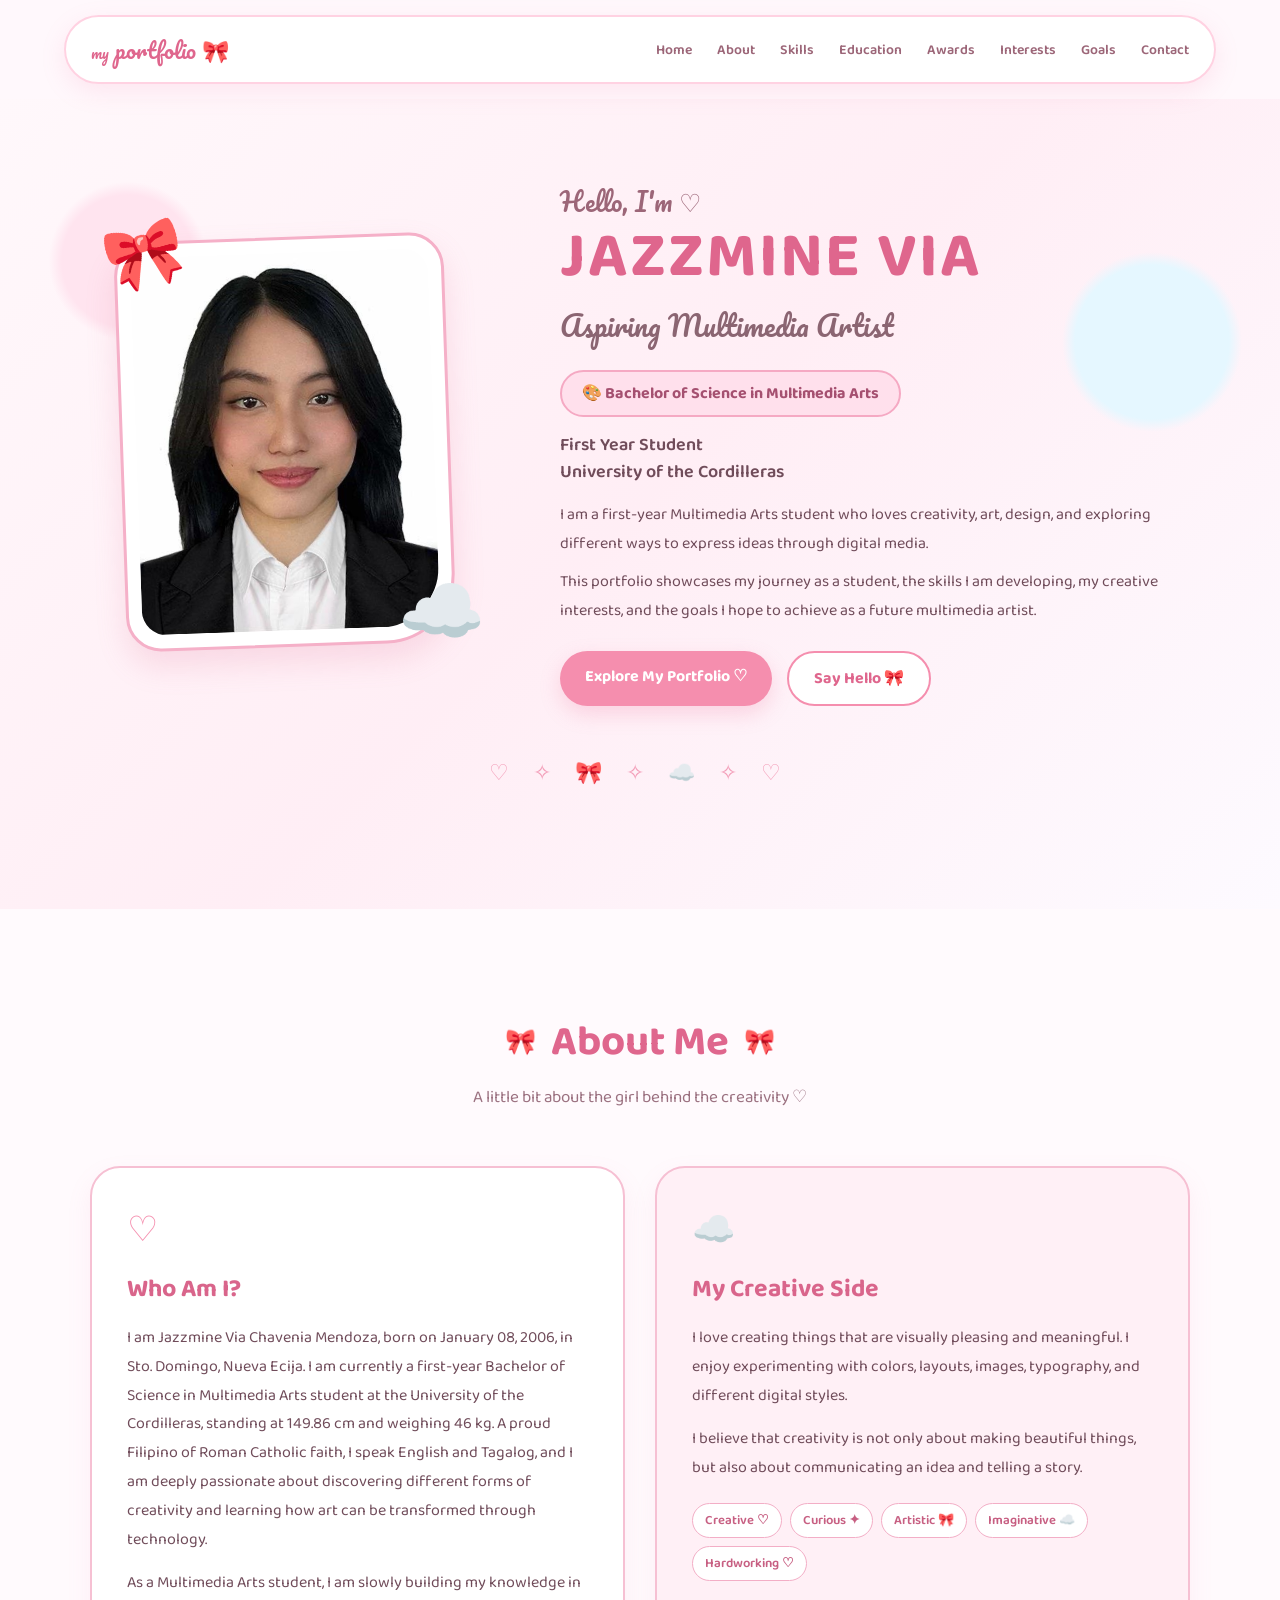
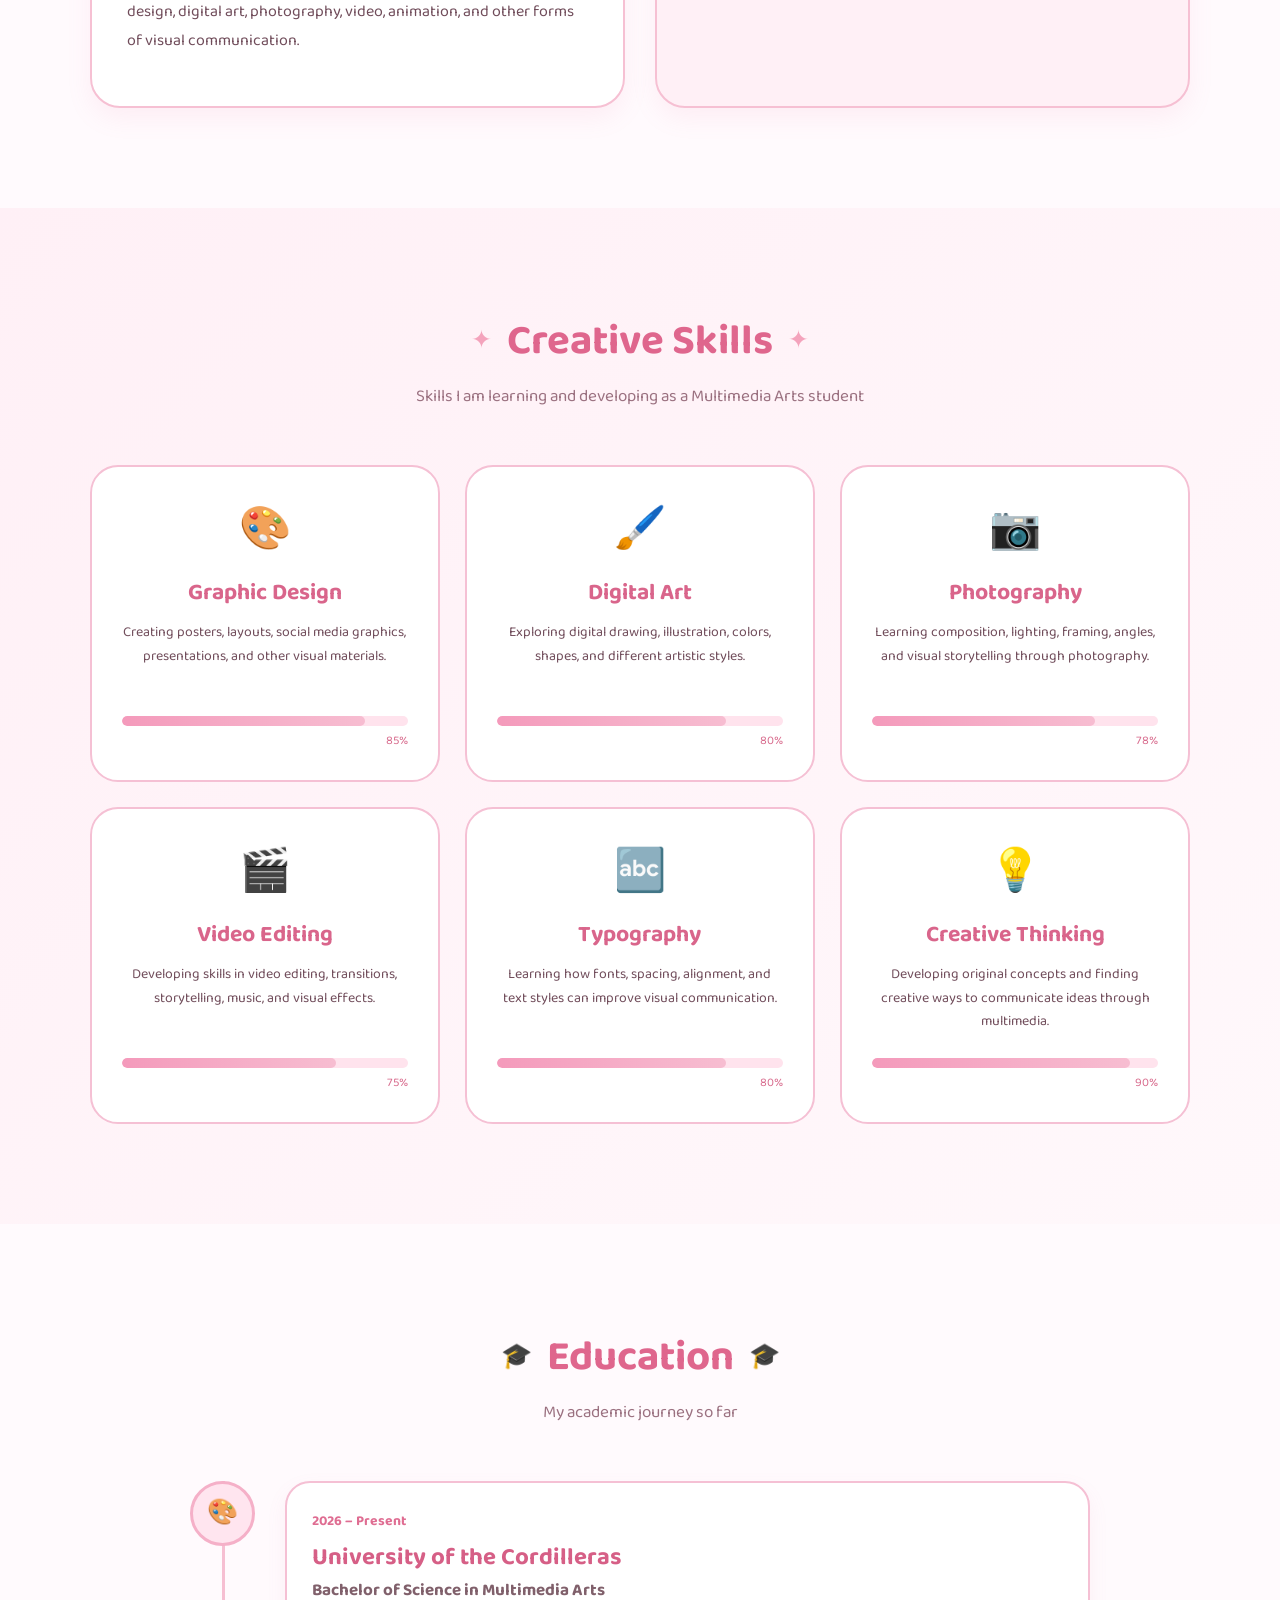
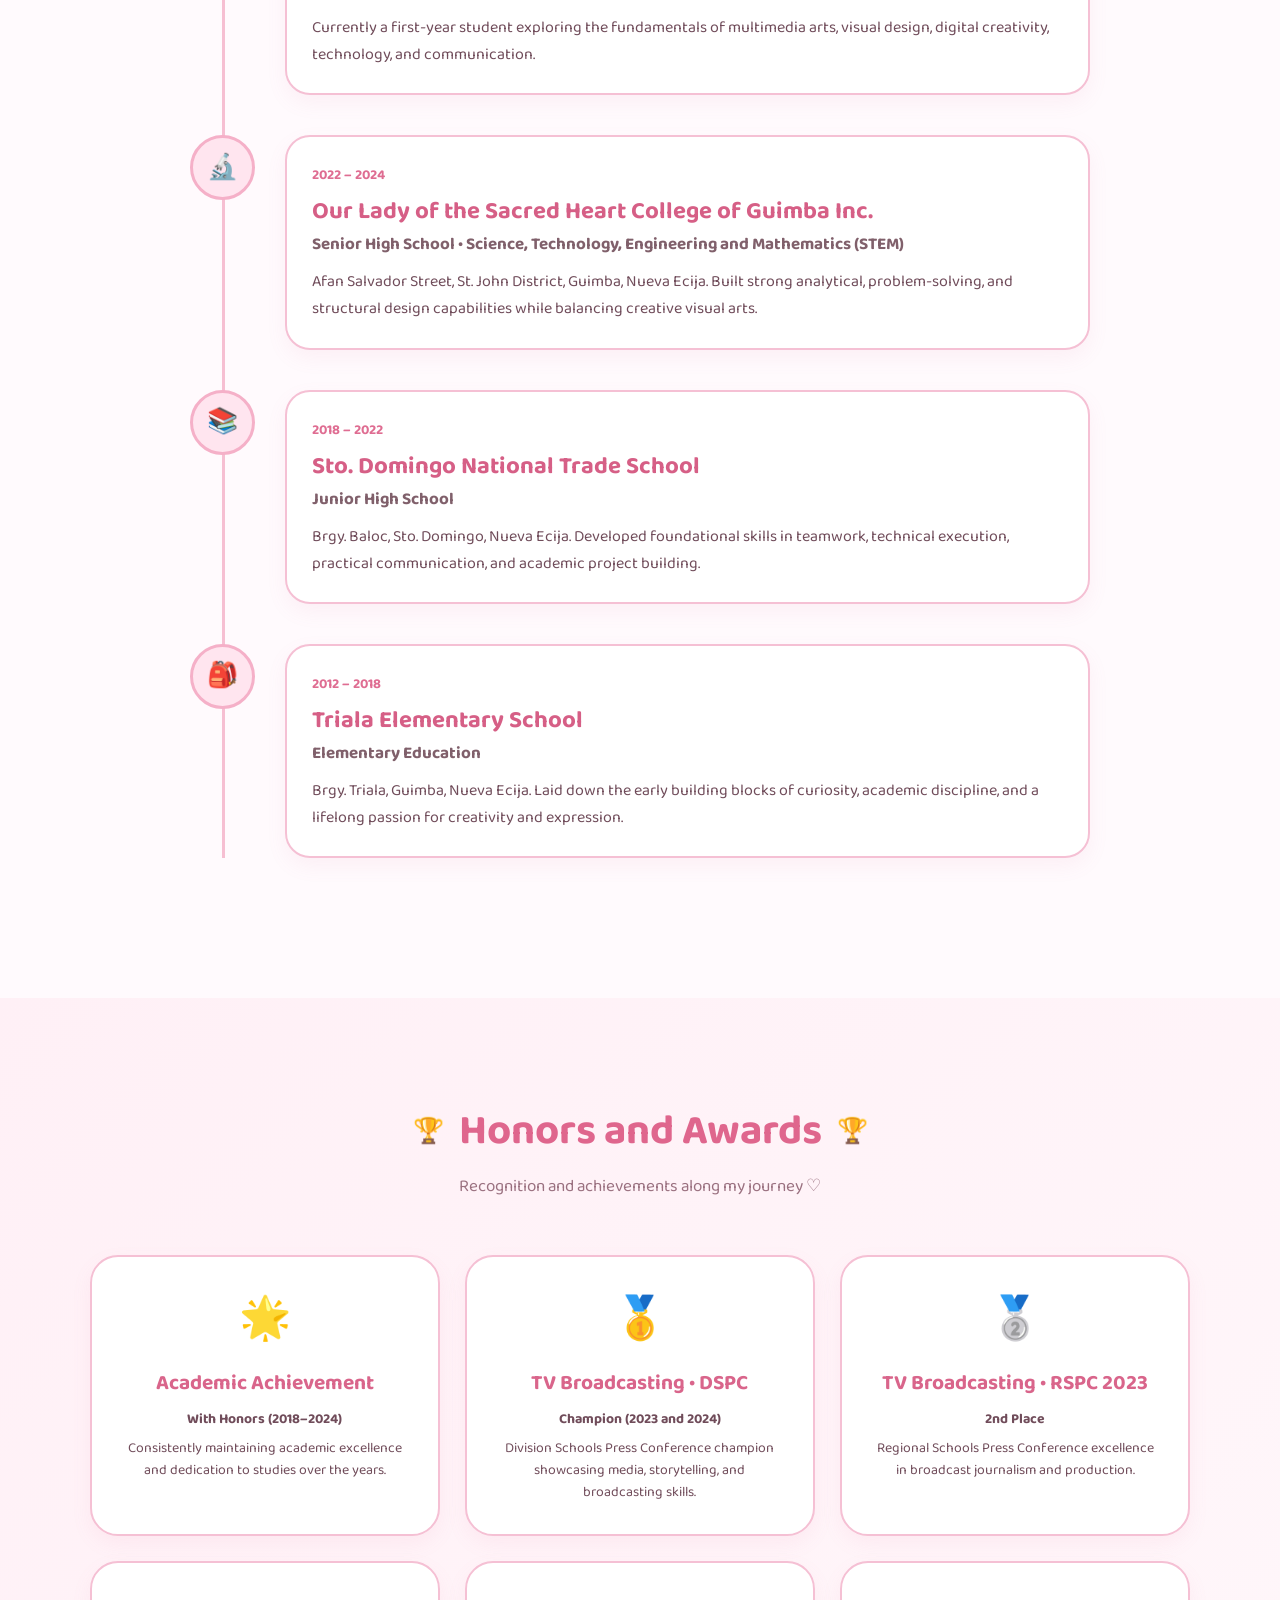
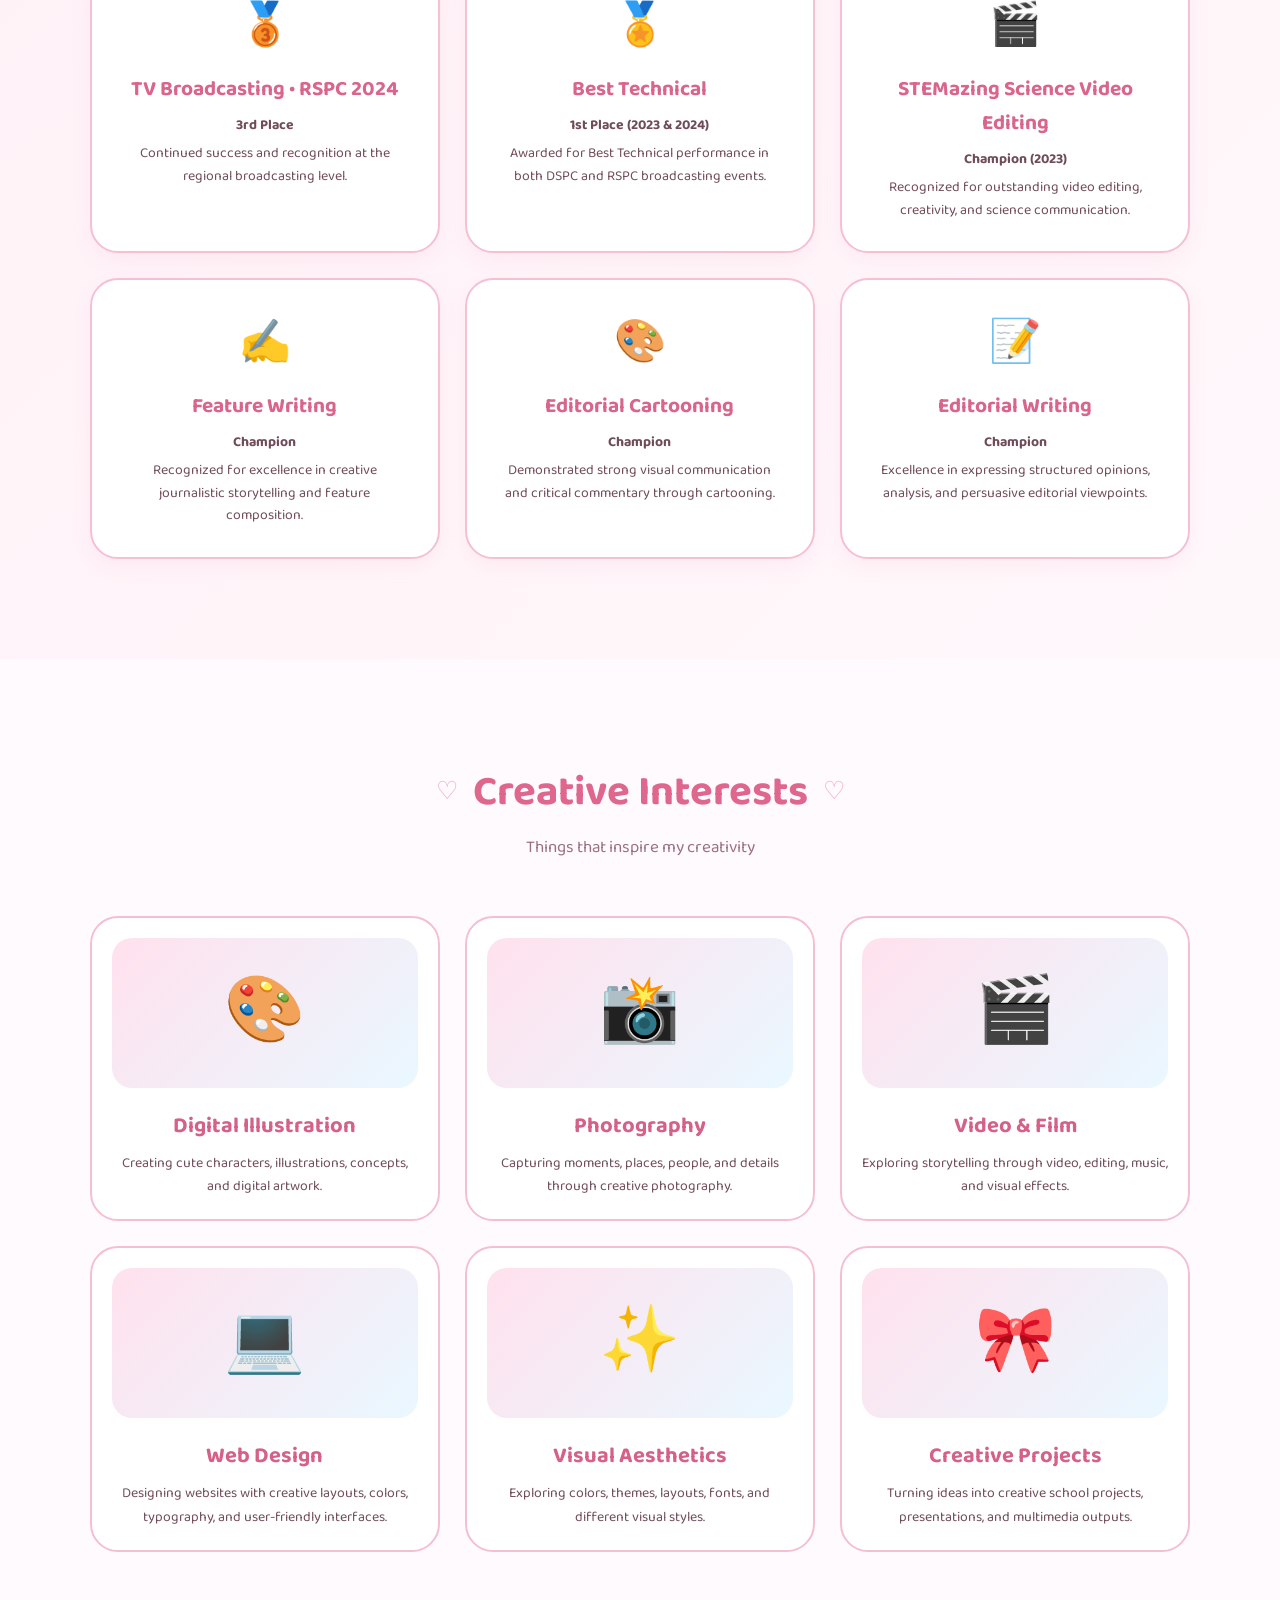
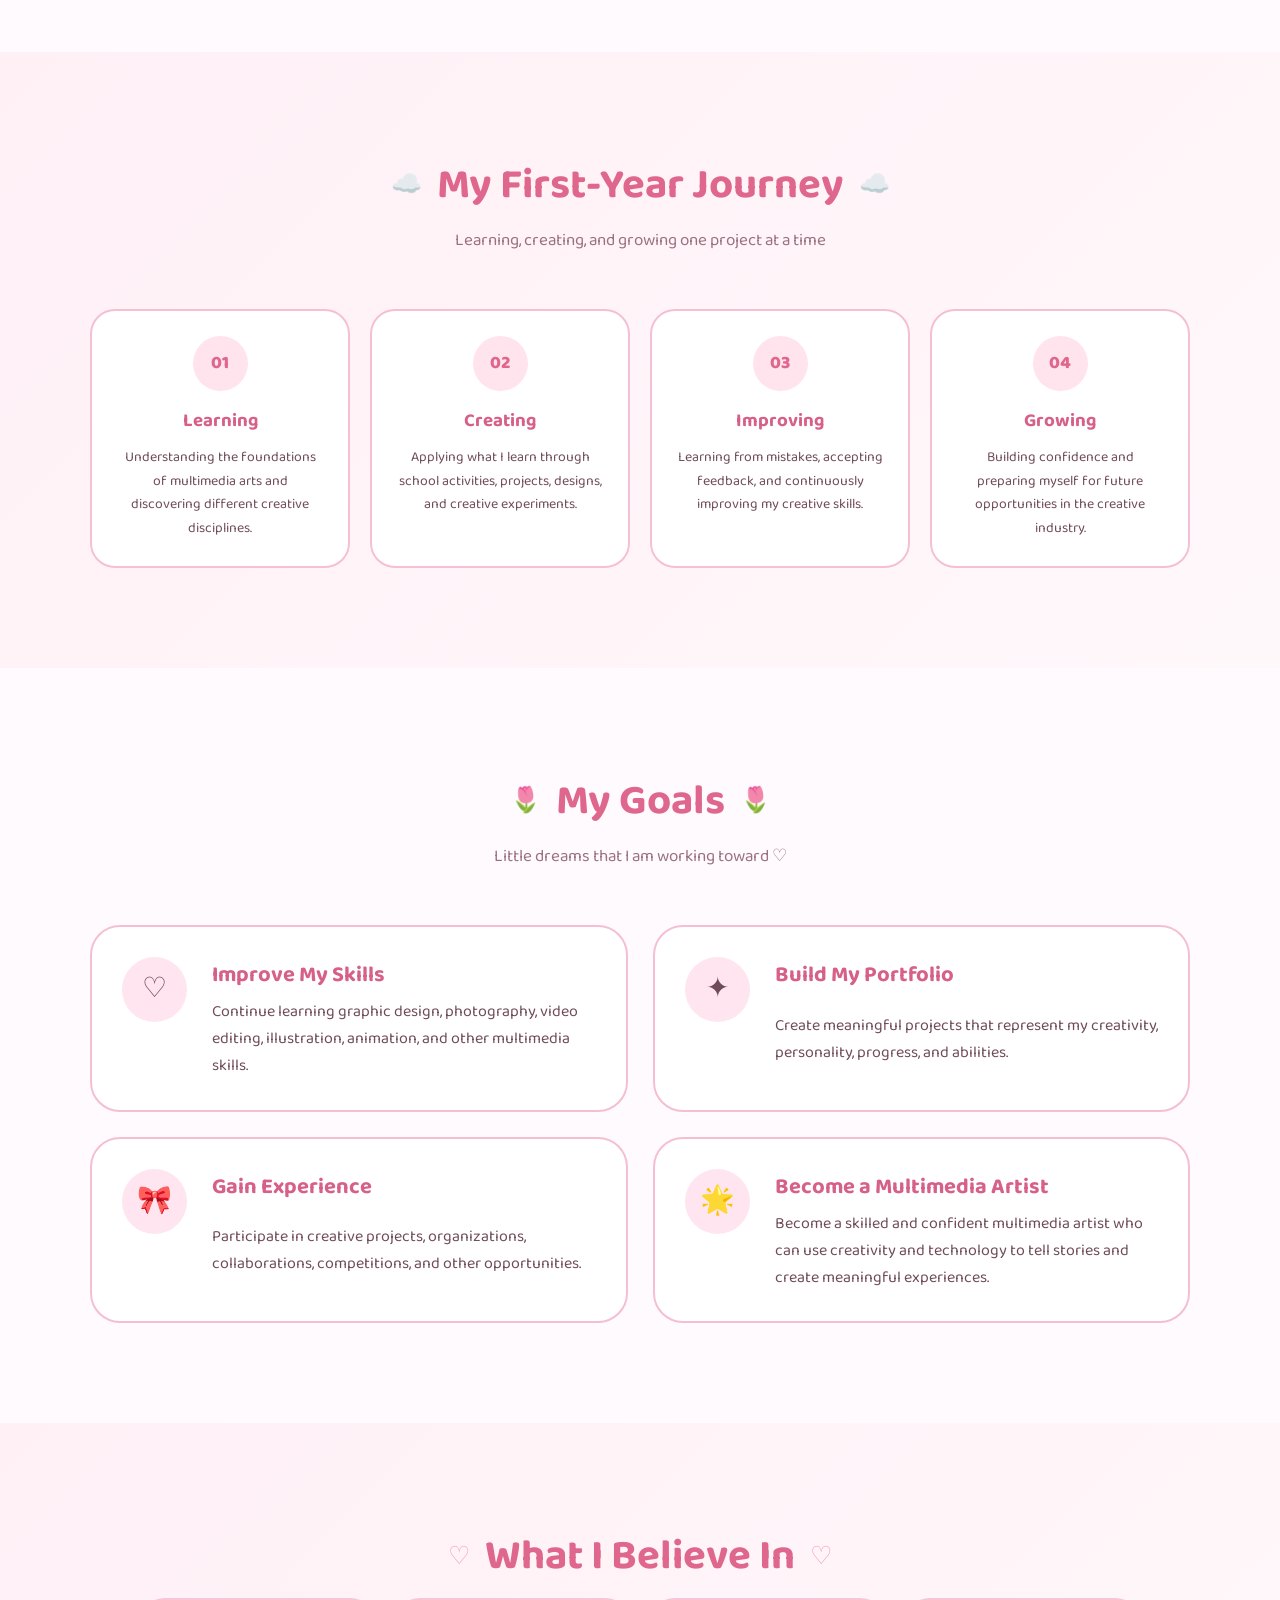
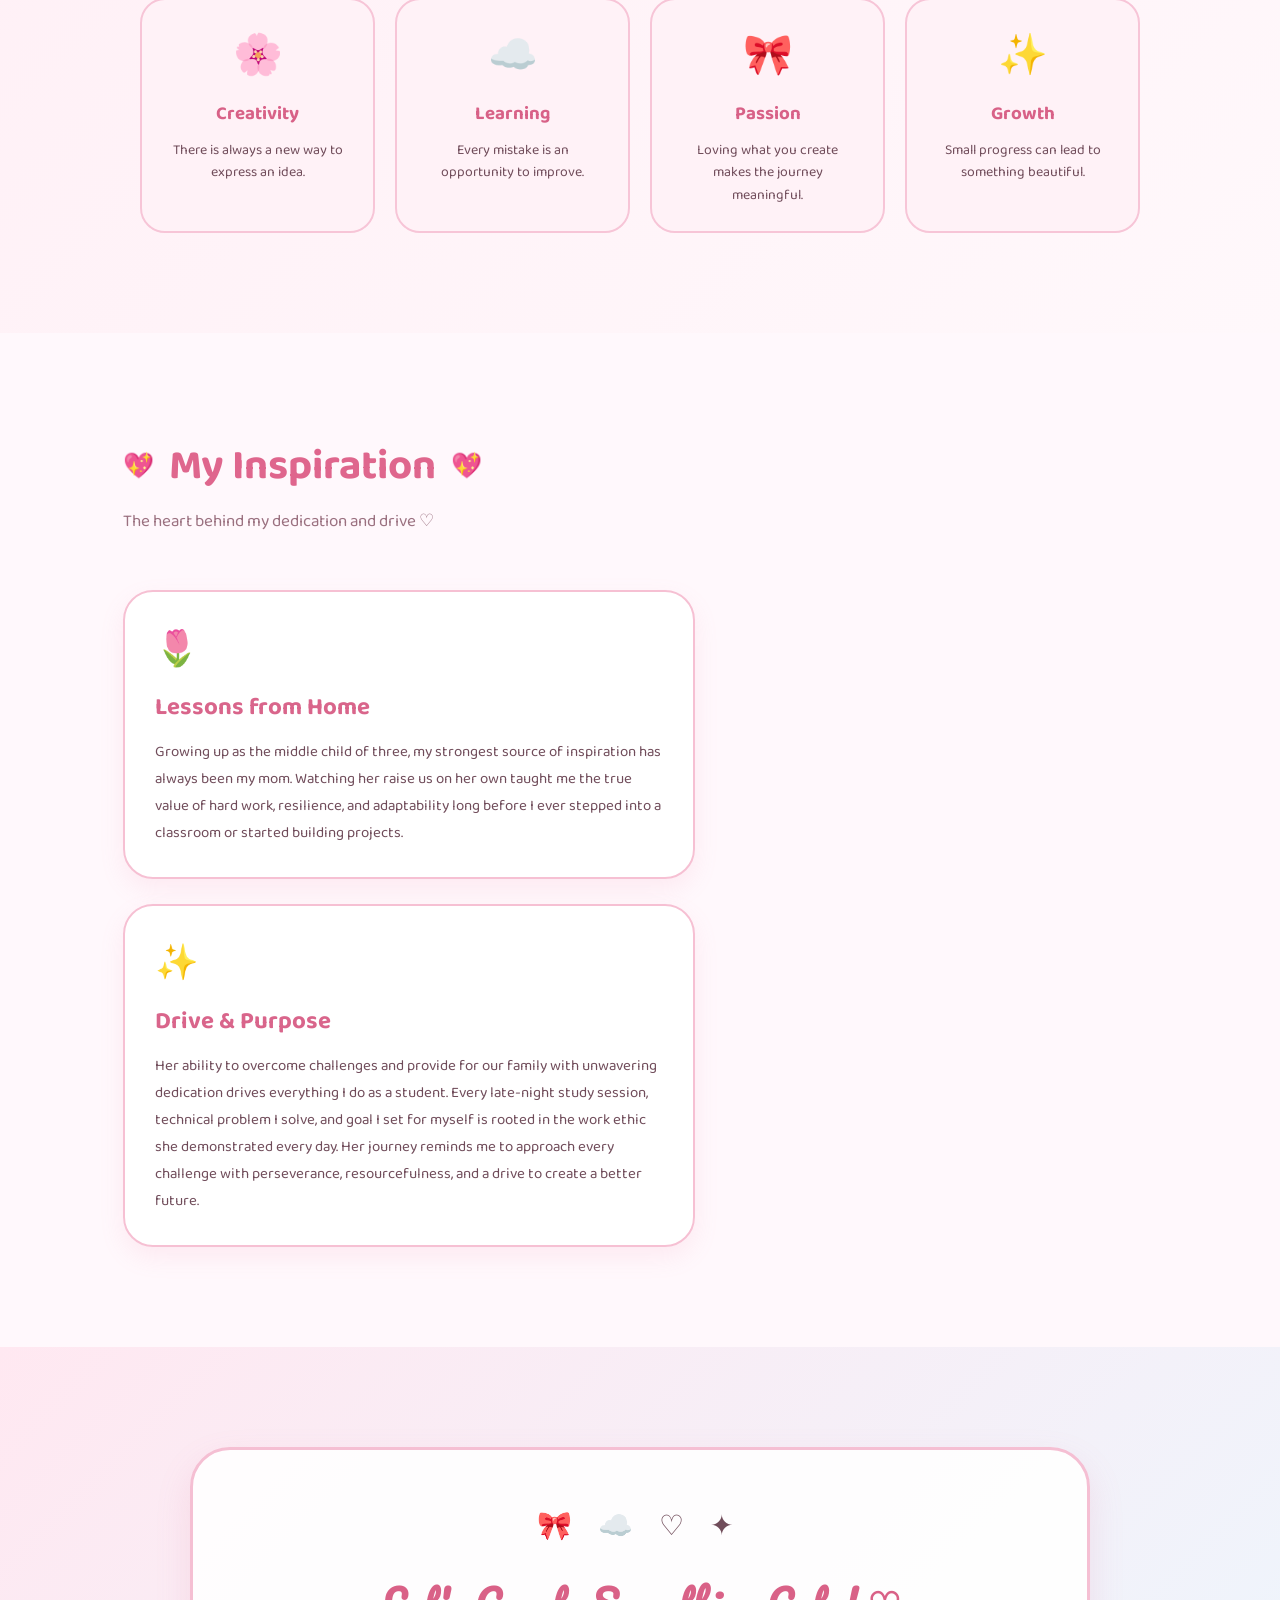
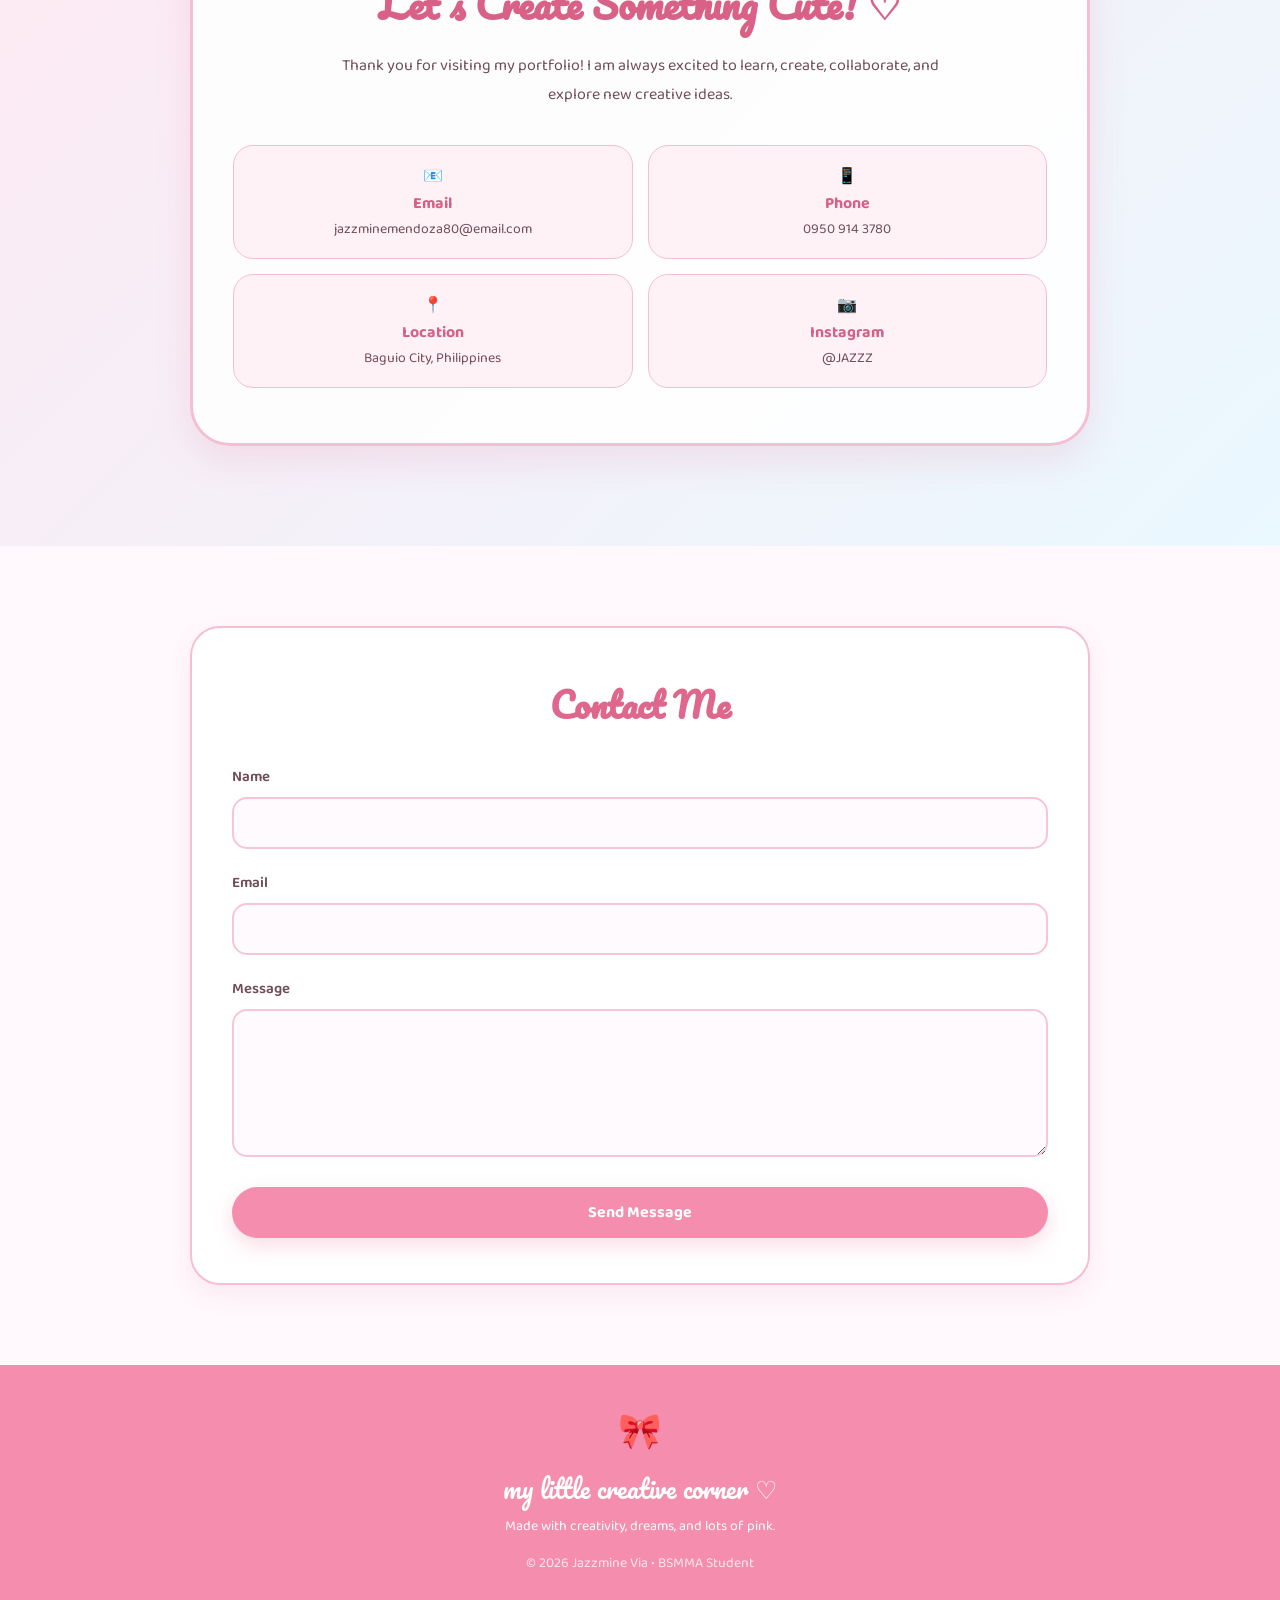
==== commit d3206772: "Updated portfolio with honors, awards, and pink contact form" ====
--- a/index.html
+++ b/index.html
@@ -4,933 +4,501 @@
 <head>
     <meta charset="UTF-8">
     <meta name="viewport" content="width=device-width, initial-scale=1.0">
-
     <title>My BSMMA Portfolio</title>
-
-    <!-- Google Fonts -->
     <link rel="preconnect" href="https://fonts.googleapis.com">
     <link rel="preconnect" href="https://fonts.gstatic.com" crossorigin>
-
     <link href="https://fonts.googleapis.com/css2?family=Baloo+2:wght@400;500;600;700;800&family=Pacifico&display=swap" rel="stylesheet">
-
     <link rel="stylesheet" href="style.css">
 </head>
 
 <body>
 
-    <!-- Floating Decorations -->
     <div class="floating-heart heart1">♡</div>
     <div class="floating-heart heart2">♥</div>
     <div class="floating-star star1">✦</div>
     <div class="floating-star star2">✧</div>
     <div class="floating-bow bow1">🎀</div>
 
-
-    <!-- ================= NAVIGATION ================= -->
-
     <header>
         <nav class="navbar">
-
             <div class="logo">
                 <span>my</span> portfolio 🎀
             </div>
-
             <ul class="nav-links">
                 <li><a href="#home">Home</a></li>
                 <li><a href="#about">About</a></li>
                 <li><a href="#skills">Skills</a></li>
                 <li><a href="#education">Education</a></li>
+                <li><a href="#awards">Awards</a></li>
                 <li><a href="#interests">Interests</a></li>
                 <li><a href="#goals">Goals</a></li>
                 <li><a href="#contact">Contact</a></li>
             </ul>
-
         </nav>
     </header>
 
-
-    <!-- ================= HOME ================= -->
-
     <section id="home" class="hero">
-
         <div class="hero-content">
-
-            <!-- PROFILE PHOTO -->
-
             <div class="photo-area">
-
-                <div class="photo-bow">
-                    🎀
-                </div>
-
+                <div class="photo-bow">🎀</div>
                 <div class="photo-frame">
                     <img src="profile.jpg" alt="Profile Picture">
                 </div>
-
-                <div class="photo-cloud">
-                    ☁️
-                </div>
-
-            </div>
-
-
-            <!-- INTRODUCTION -->
-
+                <div class="photo-cloud">☁️</div>
+            </div>
             <div class="hero-text">
-
-                <p class="hello">
-                    Hello, I'm ♡
-                </p>
-
-                <h1>
-                    JAZZMINE VIA C. MENDOZA
-                </h1>
-
-                <h2>
-                    Aspiring Multimedia Artist
-                </h2>
-
-                <div class="course">
-                    🎨 Bachelor of Science in Multimedia Arts
-                </div>
-
-                <p class="university">
-                    First Year Student<br>
-                    University of the Cordilleras
-                </p>
-
+                <p class="hello">Hello, I'm ♡</p>
+                <h1>JAZZMINE VIA</h1>
+                <h2>Aspiring Multimedia Artist</h2>
+                <div class="course">🎨 Bachelor of Science in Multimedia Arts</div>
+                <p class="university">First Year Student<br>University of the Cordilleras</p>
                 <p class="intro">
                     I am a first-year Multimedia Arts student who loves
                     creativity, art, design, and exploring different ways
                     to express ideas through digital media.
                 </p>
-
                 <p class="intro">
                     This portfolio showcases my journey as a student,
                     the skills I am developing, my creative interests,
                     and the goals I hope to achieve as a future multimedia artist.
                 </p>
-
                 <div class="hero-buttons">
-
-                    <a href="#about" class="pink-button">
-                        Explore My Portfolio ♡
-                    </a>
-
-                    <a href="#contact" class="outline-button">
-                        Say Hello 🎀
-                    </a>
-
-                </div>
-
-            </div>
-
-        </div>
-
-        <div class="hero-bottom">
-            ♡ ✧ 🎀 ✧ ☁️ ✧ ♡
-        </div>
-
-    </section>
-
-
-    <!-- ================= ABOUT ================= -->
+                    <a href="#about" class="pink-button">Explore My Portfolio ♡</a>
+                    <a href="#contact" class="outline-button">Say Hello 🎀</a>
+                </div>
+            </div>
+        </div>
+        <div class="hero-bottom">♡ ✧ 🎀 ✧ ☁️ ✧ ♡</div>
+    </section>
 
     <section id="about" class="section">
-
         <div class="section-title">
             <span>🎀</span>
             <h2>About Me</h2>
             <span>🎀</span>
         </div>
-
-        <p class="section-subtitle">
-            A little bit about the girl behind the creativity ♡
-        </p>
-
-
+        <p class="section-subtitle">A little bit about the girl behind the creativity ♡</p>
         <div class="about-container">
-
             <div class="about-card">
-
-                <div class="card-icon">
-                    ♡
-                </div>
-
+                <div class="card-icon">♡</div>
                 <h3>Who Am I?</h3>
-
                 <p>
-                    I am currently a first-year Bachelor of Science in
-                    Multimedia Arts student at the University of the Cordilleras.
-                    I am passionate about discovering different forms of
-                    creativity and learning how art can be transformed through
-                    technology.
+                    I am Jazzmine Via Chavenia Mendoza, born on January 08, 2006, in Sto. Domingo, Nueva Ecija. 
+                    I am currently a first-year Bachelor of Science in Multimedia Arts student at the University of the Cordilleras, 
+                    standing at 149.86 cm and weighing 46 kg. A proud Filipino of Roman Catholic faith, I speak English and Tagalog, 
+                    and I am deeply passionate about discovering different forms of creativity and learning how art can be transformed through technology.
                 </p>
-
                 <p>
                     As a Multimedia Arts student, I am slowly building my
                     knowledge in design, digital art, photography, video,
                     animation, and other forms of visual communication.
                 </p>
-
-            </div>
-
-
+            </div>
             <div class="about-card pink-card">
-
-                <div class="card-icon">
-                    ☁️
-                </div>
-
+                <div class="card-icon">☁️</div>
                 <h3>My Creative Side</h3>
-
                 <p>
                     I love creating things that are visually pleasing and
                     meaningful. I enjoy experimenting with colors, layouts,
                     images, typography, and different digital styles.
                 </p>
-
                 <p>
                     I believe that creativity is not only about making
                     beautiful things, but also about communicating an idea
                     and telling a story.
                 </p>
-
                 <div class="personality-tags">
-
                     <span>Creative ♡</span>
                     <span>Curious ✦</span>
                     <span>Artistic 🎀</span>
                     <span>Imaginative ☁️</span>
                     <span>Hardworking ♡</span>
-
-                </div>
-
-            </div>
-
-        </div>
-
-    </section>
-
-
-    <!-- ================= SKILLS ================= -->
+                </div>
+            </div>
+        </div>
+    </section>
 
     <section id="skills" class="section pink-section">
-
         <div class="section-title">
             <span>✦</span>
             <h2>Creative Skills</h2>
             <span>✦</span>
         </div>
-
-        <p class="section-subtitle">
-            Skills I am learning and developing as a Multimedia Arts student
-        </p>
-
-
+        <p class="section-subtitle">Skills I am learning and developing as a Multimedia Arts student</p>
         <div class="skills-container">
-
-
-            <!-- Graphic Design -->
-
             <div class="skill-card">
-
-                <div class="skill-icon">
-                    🎨
-                </div>
-
+                <div class="skill-icon">🎨</div>
                 <h3>Graphic Design</h3>
-
-                <p>
-                    Creating posters, layouts, social media graphics,
-                    presentations, and other visual materials.
-                </p>
-
-                <div class="progress">
-                    <div class="progress-bar graphic"></div>
-                </div>
-
-                <span class="percentage">
-                    85%
-                </span>
-
-            </div>
-
-
-            <!-- Digital Art -->
-
+                <p>Creating posters, layouts, social media graphics, presentations, and other visual materials.</p>
+                <div class="progress"><div class="progress-bar graphic"></div></div>
+                <span class="percentage">85%</span>
+            </div>
             <div class="skill-card">
-
-                <div class="skill-icon">
-                    🖌️
-                </div>
-
+                <div class="skill-icon">🖌️</div>
                 <h3>Digital Art</h3>
-
-                <p>
-                    Exploring digital drawing, illustration, colors,
-                    shapes, and different artistic styles.
-                </p>
-
-                <div class="progress">
-                    <div class="progress-bar art"></div>
-                </div>
-
-                <span class="percentage">
-                    80%
-                </span>
-
-            </div>
-
-
-            <!-- Photography -->
-
+                <p>Exploring digital drawing, illustration, colors, shapes, and different artistic styles.</p>
+                <div class="progress"><div class="progress-bar art"></div></div>
+                <span class="percentage">80%</span>
+            </div>
             <div class="skill-card">
-
-                <div class="skill-icon">
-                    📷
-                </div>
-
+                <div class="skill-icon">📷</div>
                 <h3>Photography</h3>
-
-                <p>
-                    Learning composition, lighting, framing, angles,
-                    and visual storytelling through photography.
-                </p>
-
-                <div class="progress">
-                    <div class="progress-bar photography"></div>
-                </div>
-
-                <span class="percentage">
-                    78%
-                </span>
-
-            </div>
-
-
-            <!-- Video Editing -->
-
+                <p>Learning composition, lighting, framing, angles, and visual storytelling through photography.</p>
+                <div class="progress"><div class="progress-bar photography"></div></div>
+                <span class="percentage">78%</span>
+            </div>
             <div class="skill-card">
-
-                <div class="skill-icon">
-                    🎬
-                </div>
-
+                <div class="skill-icon">🎬</div>
                 <h3>Video Editing</h3>
-
-                <p>
-                    Developing skills in video editing, transitions,
-                    storytelling, music, and visual effects.
-                </p>
-
-                <div class="progress">
-                    <div class="progress-bar video"></div>
-                </div>
-
-                <span class="percentage">
-                    75%
-                </span>
-
-            </div>
-
-
-            <!-- Typography -->
-
+                <p>Developing skills in video editing, transitions, storytelling, music, and visual effects.</p>
+                <div class="progress"><div class="progress-bar video"></div></div>
+                <span class="percentage">75%</span>
+            </div>
             <div class="skill-card">
-
-                <div class="skill-icon">
-                    🔤
-                </div>
-
+                <div class="skill-icon">🔤</div>
                 <h3>Typography</h3>
-
-                <p>
-                    Learning how fonts, spacing, alignment, and text
-                    styles can improve visual communication.
-                </p>
-
-                <div class="progress">
-                    <div class="progress-bar typography"></div>
-                </div>
-
-                <span class="percentage">
-                    80%
-                </span>
-
-            </div>
-
-
-            <!-- Creativity -->
-
+                <p>Learning how fonts, spacing, alignment, and text styles can improve visual communication.</p>
+                <div class="progress"><div class="progress-bar typography"></div></div>
+                <span class="percentage">80%</span>
+            </div>
             <div class="skill-card">
-
-                <div class="skill-icon">
-                    💡
-                </div>
-
+                <div class="skill-icon">💡</div>
                 <h3>Creative Thinking</h3>
-
-                <p>
-                    Developing original concepts and finding creative
-                    ways to communicate ideas through multimedia.
-                </p>
-
-                <div class="progress">
-                    <div class="progress-bar creativity"></div>
-                </div>
-
-                <span class="percentage">
-                    90%
-                </span>
-
-            </div>
-
-        </div>
-
-    </section>
-
-
-    <!-- ================= EDUCATION ================= -->
+                <p>Developing original concepts and finding creative ways to communicate ideas through multimedia.</p>
+                <div class="progress"><div class="progress-bar creativity"></div></div>
+                <span class="percentage">90%</span>
+            </div>
+        </div>
+    </section>
 
     <section id="education" class="section">
-
-        <div class="section-title">
-
+        <div class="section-title">
             <span>🎓</span>
-
             <h2>Education</h2>
-
             <span>🎓</span>
-
-        </div>
-
-        <p class="section-subtitle">
-            My academic journey so far
-        </p>
-
-
+        </div>
+        <p class="section-subtitle">My academic journey so far</p>
         <div class="timeline">
-
-
             <div class="timeline-item">
-
-                <div class="timeline-icon">
-                    🎨
-                </div>
-
+                <div class="timeline-icon">🎨</div>
                 <div class="timeline-content">
-
-                    <span class="year">
-                        2026 – Present
-                    </span>
-
-                    <h3>
-                        University of the Cordilleras
-                    </h3>
-
-                    <h4>
-                        Bachelor of Science in Multimedia Arts
-                    </h4>
-
-                    <p>
-                        Currently a first-year student exploring the
-                        fundamentals of multimedia arts, visual design,
-                        digital creativity, technology, and communication.
-                    </p>
-
-                </div>
-
-            </div>
-
-
+                    <span class="year">2026 – Present</span>
+                    <h3>University of the Cordilleras</h3>
+                    <h4>Bachelor of Science in Multimedia Arts</h4>
+                    <p>Currently a first-year student exploring the fundamentals of multimedia arts, visual design, digital creativity, technology, and communication.</p>
+                </div>
+            </div>
             <div class="timeline-item">
-
-                <div class="timeline-icon">
-                    📚
-                </div>
-
+                <div class="timeline-icon">🔬</div>
                 <div class="timeline-content">
-
-                    <span class="year">
-                        Senior High School
-                    </span>
-
-                    <h3>
-                        Senior High School
-                    </h3>
-
-                    <h4>
-                        Senior High School Graduate
-                    </h4>
-
-                    <p>
-                        Developed skills in communication, presentations,
-                        research, teamwork, creativity, and academic projects.
-                    </p>
-
-                </div>
-
-            </div>
-
-        </div>
-
-    </section>
-
-
-    <!-- ================= CREATIVE INTERESTS ================= -->
-
-    <section id="interests" class="section pink-section">
-
-        <div class="section-title">
-
+                    <span class="year">2022 – 2024</span>
+                    <h3>Our Lady of the Sacred Heart College of Guimba Inc.</h3>
+                    <h4>Senior High School • Science, Technology, Engineering and Mathematics (STEM)</h4>
+                    <p>Afan Salvador Street, St. John District, Guimba, Nueva Ecija. Built strong analytical, problem-solving, and structural design capabilities while balancing creative visual arts.</p>
+                </div>
+            </div>
+            <div class="timeline-item">
+                <div class="timeline-icon">📚</div>
+                <div class="timeline-content">
+                    <span class="year">2018 – 2022</span>
+                    <h3>Sto. Domingo National Trade School</h3>
+                    <h4>Junior High School</h4>
+                    <p>Brgy. Baloc, Sto. Domingo, Nueva Ecija. Developed foundational skills in teamwork, technical execution, practical communication, and academic project building.</p>
+                </div>
+            </div>
+            <div class="timeline-item">
+                <div class="timeline-icon">🎒</div>
+                <div class="timeline-content">
+                    <span class="year">2012 – 2018</span>
+                    <h3>Triala Elementary School</h3>
+                    <h4>Elementary Education</h4>
+                    <p>Brgy. Triala, Guimba, Nueva Ecija. Laid down the early building blocks of curiosity, academic discipline, and a lifelong passion for creativity and expression.</p>
+                </div>
+            </div>
+        </div>
+    </section>
+
+    <section id="awards" class="section pink-section">
+        <div class="section-title">
+            <span>🏆</span>
+            <h2>Honors and Awards</h2>
+            <span>🏆</span>
+        </div>
+        <p class="section-subtitle">Recognition and achievements along my journey ♡</p>
+        <div class="awards-container">
+            <div class="award-card">
+                <div class="award-icon">🌟</div>
+                <h3>Academic Achievement</h3>
+                <p><strong>With Honors (2018–2024)</strong></p>
+                <p>Consistently maintaining academic excellence and dedication to studies over the years.</p>
+            </div>
+            <div class="award-card">
+                <div class="award-icon">🥇</div>
+                <h3>TV Broadcasting • DSPC</h3>
+                <p><strong>Champion (2023 and 2024)</strong></p>
+                <p>Division Schools Press Conference champion showcasing media, storytelling, and broadcasting skills.</p>
+            </div>
+            <div class="award-card">
+                <div class="award-icon">🥈</div>
+                <h3>TV Broadcasting • RSPC 2023</h3>
+                <p><strong>2nd Place</strong></p>
+                <p>Regional Schools Press Conference excellence in broadcast journalism and production.</p>
+            </div>
+            <div class="award-card">
+                <div class="award-icon">🥉</div>
+                <h3>TV Broadcasting • RSPC 2024</h3>
+                <p><strong>3rd Place</strong></p>
+                <p>Continued success and recognition at the regional broadcasting level.</p>
+            </div>
+            <div class="award-card">
+                <div class="award-icon">🏅</div>
+                <h3>Best Technical</h3>
+                <p><strong>1st Place (2023 & 2024)</strong></p>
+                <p>Awarded for Best Technical performance in both DSPC and RSPC broadcasting events.</p>
+            </div>
+            <div class="award-card">
+                <div class="award-icon">🎬</div>
+                <h3>STEMazing Science Video Editing</h3>
+                <p><strong>Champion (2023)</strong></p>
+                <p>Recognized for outstanding video editing, creativity, and science communication.</p>
+            </div>
+            <div class="award-card">
+                <div class="award-icon">✍️</div>
+                <h3>Feature Writing</h3>
+                <p><strong>Champion</strong></p>
+                <p>Recognized for excellence in creative journalistic storytelling and feature composition.</p>
+            </div>
+            <div class="award-card">
+                <div class="award-icon">🎨</div>
+                <h3>Editorial Cartooning</h3>
+                <p><strong>Champion</strong></p>
+                <p>Demonstrated strong visual communication and critical commentary through cartooning.</p>
+            </div>
+            <div class="award-card">
+                <div class="award-icon">📝</div>
+                <h3>Editorial Writing</h3>
+                <p><strong>Champion</strong></p>
+                <p>Excellence in expressing structured opinions, analysis, and persuasive editorial viewpoints.</p>
+            </div>
+        </div>
+    </section>
+
+    <section id="interests" class="section">
+        <div class="section-title">
             <span>♡</span>
-
             <h2>Creative Interests</h2>
-
             <span>♡</span>
-
-        </div>
-
-        <p class="section-subtitle">
-            Things that inspire my creativity
-        </p>
-
-
+        </div>
+        <p class="section-subtitle">Things that inspire my creativity</p>
         <div class="interest-grid">
-
-
             <div class="interest-card">
-
-                <div class="interest-image">
-                    🎨
-                </div>
-
+                <div class="interest-image">🎨</div>
                 <h3>Digital Illustration</h3>
-
-                <p>
-                    Creating cute characters, illustrations,
-                    concepts, and digital artwork.
-                </p>
-
-            </div>
-
-
+                <p>Creating cute characters, illustrations, concepts, and digital artwork.</p>
+            </div>
             <div class="interest-card">
-
-                <div class="interest-image">
-                    📸
-                </div>
-
+                <div class="interest-image">📸</div>
                 <h3>Photography</h3>
-
-                <p>
-                    Capturing moments, places, people, and
-                    details through creative photography.
-                </p>
-
-            </div>
-
-
+                <p>Capturing moments, places, people, and details through creative photography.</p>
+            </div>
             <div class="interest-card">
-
-                <div class="interest-image">
-                    🎬
-                </div>
-
+                <div class="interest-image">🎬</div>
                 <h3>Video & Film</h3>
-
-                <p>
-                    Exploring storytelling through video,
-                    editing, music, and visual effects.
-                </p>
-
-            </div>
-
-
+                <p>Exploring storytelling through video, editing, music, and visual effects.</p>
+            </div>
             <div class="interest-card">
-
-                <div class="interest-image">
-                    💻
-                </div>
-
+                <div class="interest-image">💻</div>
                 <h3>Web Design</h3>
-
-                <p>
-                    Designing websites with creative layouts,
-                    colors, typography, and user-friendly interfaces.
-                </p>
-
-            </div>
-
-
+                <p>Designing websites with creative layouts, colors, typography, and user-friendly interfaces.</p>
+            </div>
             <div class="interest-card">
-
-                <div class="interest-image">
-                    ✨
-                </div>
-
+                <div class="interest-image">✨</div>
                 <h3>Visual Aesthetics</h3>
-
-                <p>
-                    Exploring colors, themes, layouts, fonts,
-                    and different visual styles.
-                </p>
-
-            </div>
-
-
+                <p>Exploring colors, themes, layouts, fonts, and different visual styles.</p>
+            </div>
             <div class="interest-card">
-
-                <div class="interest-image">
-                    🎀
-                </div>
-
+                <div class="interest-image">🎀</div>
                 <h3>Creative Projects</h3>
-
-                <p>
-                    Turning ideas into creative school projects,
-                    presentations, and multimedia outputs.
-                </p>
-
-            </div>
-
-        </div>
-
-    </section>
-
-
-    <!-- ================= MY FIRST YEAR ================= -->
-
-    <section class="section">
-
-        <div class="section-title">
-
+                <p>Turning ideas into creative school projects, presentations, and multimedia outputs.</p>
+            </div>
+        </div>
+    </section>
+
+    <section class="section pink-section">
+        <div class="section-title">
             <span>☁️</span>
-
             <h2>My First-Year Journey</h2>
-
             <span>☁️</span>
-
-        </div>
-
-        <p class="section-subtitle">
-            Learning, creating, and growing one project at a time
-        </p>
-
-
+        </div>
+        <p class="section-subtitle">Learning, creating, and growing one project at a time</p>
         <div class="journey-container">
-
             <div class="journey-card">
-
-                <span class="journey-number">
-                    01
-                </span>
-
+                <span class="journey-number">01</span>
                 <h3>Learning</h3>
-
-                <p>
-                    Understanding the foundations of multimedia arts
-                    and discovering different creative disciplines.
-                </p>
-
-            </div>
-
-
+                <p>Understanding the foundations of multimedia arts and discovering different creative disciplines.</p>
+            </div>
             <div class="journey-card">
-
-                <span class="journey-number">
-                    02
-                </span>
-
+                <span class="journey-number">02</span>
                 <h3>Creating</h3>
-
-                <p>
-                    Applying what I learn through school activities,
-                    projects, designs, and creative experiments.
-                </p>
-
-            </div>
-
-
+                <p>Applying what I learn through school activities, projects, designs, and creative experiments.</p>
+            </div>
             <div class="journey-card">
-
-                <span class="journey-number">
-                    03
-                </span>
-
+                <span class="journey-number">03</span>
                 <h3>Improving</h3>
-
-                <p>
-                    Learning from mistakes, accepting feedback,
-                    and continuously improving my creative skills.
-                </p>
-
-            </div>
-
-
+                <p>Learning from mistakes, accepting feedback, and continuously improving my creative skills.</p>
+            </div>
             <div class="journey-card">
-
-                <span class="journey-number">
-                    04
-                </span>
-
+                <span class="journey-number">04</span>
                 <h3>Growing</h3>
-
-                <p>
-                    Building confidence and preparing myself for
-                    future opportunities in the creative industry.
-                </p>
-
-            </div>
-
-        </div>
-
-    </section>
-
-
-    <!-- ================= GOALS ================= -->
-
-    <section id="goals" class="section pink-section">
-
-        <div class="section-title">
-
+                <p>Building confidence and preparing myself for future opportunities in the creative industry.</p>
+            </div>
+        </div>
+    </section>
+
+    <section id="goals" class="section">
+        <div class="section-title">
             <span>🌷</span>
-
             <h2>My Goals</h2>
-
             <span>🌷</span>
-
-        </div>
-
-        <p class="section-subtitle">
-            Little dreams that I am working toward ♡
-        </p>
-
-
+        </div>
+        <p class="section-subtitle">Little dreams that I am working toward ♡</p>
         <div class="goals-container">
-
-
             <div class="goal-card">
-
-                <div class="goal-icon">
-                    ♡
-                </div>
-
+                <div class="goal-icon">♡</div>
                 <h3>Improve My Skills</h3>
-
-                <p>
-                    Continue learning graphic design, photography,
-                    video editing, illustration, animation, and
-                    other multimedia skills.
-                </p>
-
-            </div>
-
-
+                <p>Continue learning graphic design, photography, video editing, illustration, animation, and other multimedia skills.</p>
+            </div>
             <div class="goal-card">
-
-                <div class="goal-icon">
-                    ✦
-                </div>
-
+                <div class="goal-icon">✦</div>
                 <h3>Build My Portfolio</h3>
-
-                <p>
-                    Create meaningful projects that represent my
-                    creativity, personality, progress, and abilities.
-                </p>
-
-            </div>
-
-
+                <p>Create meaningful projects that represent my creativity, personality, progress, and abilities.</p>
+            </div>
             <div class="goal-card">
-
-                <div class="goal-icon">
-                    🎀
-                </div>
-
+                <div class="goal-icon">🎀</div>
                 <h3>Gain Experience</h3>
-
-                <p>
-                    Participate in creative projects, organizations,
-                    collaborations, competitions, and other opportunities.
-                </p>
-
-            </div>
-
-
+                <p>Participate in creative projects, organizations, collaborations, competitions, and other opportunities.</p>
+            </div>
             <div class="goal-card">
-
-                <div class="goal-icon">
-                    🌟
-                </div>
-
+                <div class="goal-icon">🌟</div>
                 <h3>Become a Multimedia Artist</h3>
-
-                <p>
-                    Become a skilled and confident multimedia artist
-                    who can use creativity and technology to tell stories
-                    and create meaningful experiences.
-                </p>
-
-            </div>
-
-        </div>
-
-    </section>
-
-
-    <!-- ================= PERSONAL VALUES ================= -->
-
-    <section class="section">
-
-        <div class="section-title">
-
+                <p>Become a skilled and confident multimedia artist who can use creativity and technology to tell stories and create meaningful experiences.</p>
+            </div>
+        </div>
+    </section>
+
+    <section class="section pink-section">
+        <div class="section-title">
             <span>♡</span>
-
             <h2>What I Believe In</h2>
-
             <span>♡</span>
-
-        </div>
-
-
+        </div>
         <div class="values-container">
-
             <div class="value">
-
                 <span>🌸</span>
-
                 <h3>Creativity</h3>
-
-                <p>
-                    There is always a new way to express an idea.
-                </p>
-
-            </div>
-
-
+                <p>There is always a new way to express an idea.</p>
+            </div>
             <div class="value">
-
                 <span>☁️</span>
-
                 <h3>Learning</h3>
-
-                <p>
-                    Every mistake is an opportunity to improve.
-                </p>
-
-            </div>
-
-
+                <p>Every mistake is an opportunity to improve.</p>
+            </div>
             <div class="value">
-
                 <span>🎀</span>
-
                 <h3>Passion</h3>
-
-                <p>
-                    Loving what you create makes the journey meaningful.
-                </p>
-
-            </div>
-
-
+                <p>Loving what you create makes the journey meaningful.</p>
+            </div>
             <div class="value">
-
                 <span>✨</span>
-
                 <h3>Growth</h3>
-
-                <p>
-                    Small progress can lead to something beautiful.
-                </p>
-
-            </div>
-
-        </div>
-
-    </section>
-
-
-    <!-- ================= CONTACT ================= -->
+                <p>Small progress can lead to something beautiful.</p>
+            </div>
+        </div>
+    </section>
+
+    <section id="inspiration" class="inspiration-section">
+        <div class="section-title">
+            <span>💖</span>
+            <h2>My Inspiration</h2>
+            <span>💖</span>
+        </div>
+        <p class="section-subtitle">The heart behind my dedication and drive ♡</p>
+        <div class="inspiration-container">
+            <div class="inspiration-card">
+                <div class="card-icon">🌷</div>
+                <h3>Lessons from Home</h3>
+                <p>Growing up as the middle child of three, my strongest source of inspiration has always been my mom. Watching her raise us on her own taught me the true value of hard work, resilience, and adaptability long before I ever stepped into a classroom or started building projects.</p>
+            </div>
+            <div class="inspiration-card">
+                <div class="card-icon">✨</div>
+                <h3>Drive & Purpose</h3>
+                <p>Her ability to overcome challenges and provide for our family with unwavering dedication drives everything I do as a student. Every late-night study session, technical problem I solve, and goal I set for myself is rooted in the work ethic she demonstrated every day. Her journey reminds me to approach every challenge with perseverance, resourcefulness, and a drive to create a better future.</p>
+            </div>
+        </div>
+    </section>
 
     <section id="contact" class="contact-section">
-
         <div class="contact-box">
-
-            <div class="contact-decoration">
-                🎀 ☁️ ♡ ✦
-            </div>
-
-            <h2>
-                Let's Create Something Cute! ♡
-            </h2>
-
+            <div class="contact-decoration">🎀 ☁️ ♡ ✦</div>
+            <h2>Let's Create Something Cute! ♡</h2>
             <p>
                 Thank you for visiting my portfolio!
                 I am always excited to learn, create,
                 collaborate, and explore new creative ideas.
             </p>
-
-
             <div class="contact-info">
-
                 <div>
                     📧
                     <strong>Email</strong>
-                    <span>yourname@email.com</span>
-                </div>
-
+                    <span>jazzminemendoza80@email.com</span>
+                </div>
                 <div>
                     📱
                     <strong>Phone</strong>
-                    <span>09XX XXX XXXX</span>
-                </div>
-
+                    <span>0950 914 3780</span>
+                </div>
                 <div>
                     📍
                     <strong>Location</strong>
                     <span>Baguio City, Philippines</span>
                 </div>
-
                 <div>
                     📷
                     <strong>Instagram</strong>
-                    <span>@yourusername</span>
-                </div>
-
-            </div>
-
-        </div>
-
-    </section>
-
-
-    <!-- ================= FOOTER ================= -->
+                    <span>@JAZZZ</span>
+                </div>
+            </div>
+        </div>
+    </section>
+
+    <section class="contact-form-section">
+        <div class="contact-form-box">
+            <h2 class="contact-form-title">Contact Me</h2>
+            <form>
+                <div class="form-group">
+                    <label for="name">Name</label>
+                    <input type="text" id="name" required>
+                </div>
+                <div class="form-group">
+                    <label for="email">Email</label>
+                    <input type="email" id="email" required>
+                </div>
+                <div class="form-group">
+                    <label for="message">Message</label>
+                    <textarea id="message" rows="5" required></textarea>
+                </div>
+                <button type="submit" class="submit-btn">Send Message</button>
+            </form>
+        </div>
+    </section>
 
     <footer>
-
-        <div class="footer-bow">
-            🎀
-        </div>
-
-        <h3>
-            my little creative corner ♡
-        </h3>
-
-        <p>
-            Made with creativity, dreams, and lots of pink.
-        </p>
-
-        <p class="copyright">
-            © 2026 Angelique Mae • BSMMA Student
-        </p>
-
+        <div class="footer-bow">🎀</div>
+        <h3>my little creative corner ♡</h3>
+        <p>Made with creativity, dreams, and lots of pink.</p>
+        <p class="copyright">© 2026 Jazzmine Via • BSMMA Student</p>
     </footer>
 
-
 </body>
 
 </html>
--- a/style.css
+++ b/style.css
@@ -1,7 +1,3 @@
-/* =====================================================
-   GENERAL SETTINGS
-===================================================== */
-
 * {
     margin: 0;
     padding: 0;
@@ -24,32 +20,17 @@
     scroll-margin-top: 90px;
 }
 
-
-/* =====================================================
-   COLORS
-===================================================== */
-
 :root {
-
     --pink: #f58eae;
     --dark-pink: #df668d;
     --light-pink: #ffe6f0;
     --very-light-pink: #fff5f9;
-
     --blue: #a8dff3;
     --dark-blue: #75c5e5;
-
     --brown: #704c5a;
-
     --white: #ffffff;
-
     --border: #f7b5cb;
 }
-
-
-/* =====================================================
-   NAVIGATION
-===================================================== */
 
 header {
     position: sticky;
@@ -61,19 +42,13 @@
 .navbar {
     max-width: 1250px;
     margin: auto;
-
     background: rgba(255, 255, 255, 0.94);
-
     border: 2px solid #ffd2e2;
-
     border-radius: 50px;
-
     padding: 13px 25px;
-
     display: flex;
     justify-content: space-between;
     align-items: center;
-
     box-shadow: 0 8px 25px rgba(240, 130, 170, 0.15);
 }
 
@@ -104,220 +79,144 @@
     color: var(--pink);
 }
 
-
-/* =====================================================
-   HERO
-===================================================== */
-
 .hero {
     min-height: 90vh;
-
     padding: 80px 7% 40px;
-
     background:
         radial-gradient(circle at 10% 20%, #ffe4ef 0 5%, transparent 6%),
         radial-gradient(circle at 90% 30%, #e5f7ff 0 6%, transparent 7%),
         linear-gradient(135deg, #fff8fb, #ffeef5, #fdfaff);
-
     position: relative;
 }
 
 .hero-content {
     max-width: 1150px;
-
-    margin: auto;
-
-    display: grid;
-
+    margin: auto;
+    display: grid;
     grid-template-columns: 390px 1fr;
-
     gap: 80px;
-
     align-items: center;
 }
-
-
-/* PROFILE PHOTO */
 
 .photo-area {
     position: relative;
-
-    display: flex;
-
+    display: flex;
     justify-content: center;
-
     align-items: center;
 }
 
 .photo-frame {
     width: 330px;
     height: 410px;
-
     background: white;
-
     padding: 13px;
-
     border: 3px solid #f5b0c8;
-
     border-radius: 35px 35px 70px 35px;
-
-    box-shadow:
-        0 15px 30px rgba(222, 103, 143, 0.18);
-
+    box-shadow: 0 15px 30px rgba(222, 103, 143, 0.18);
     transform: rotate(-2deg);
 }
 
 .photo-frame img {
     width: 100%;
     height: 100%;
-
     object-fit: cover;
-
     border-radius: 25px 25px 60px 25px;
 }
-
-
-/* PHOTO DECORATIONS */
 
 .photo-bow {
     position: absolute;
-
     top: -30px;
     left: 15px;
-
     font-size: 65px;
-
     z-index: 3;
-
     transform: rotate(-15deg);
 }
 
 .photo-cloud {
     position: absolute;
-
     bottom: -25px;
     right: -5px;
-
     font-size: 70px;
-
     z-index: 3;
 }
-
-
-/* HERO TEXT */
 
 .hello {
     font-family: "Pacifico", cursive;
-
     color: #9c6678;
-
     font-size: 25px;
-
     margin-bottom: 5px;
 }
 
 .hero-text h1 {
-    font-size: clamp(45px, 6vw, 75px);
-
+    font-size: clamp(40px, 5vw, 65px);
     line-height: 0.95;
-
     color: var(--dark-pink);
-
     letter-spacing: 2px;
-
     margin-bottom: 12px;
 }
 
 .hero-text h2 {
     font-family: "Pacifico", cursive;
-
     font-weight: 400;
-
     color: #8b6572;
-
     font-size: 28px;
-
     margin-bottom: 20px;
 }
 
 .course {
     display: inline-block;
-
     background: #ffe0ec;
-
     color: #a55070;
-
     border: 2px solid #f5a9c3;
-
     padding: 9px 20px;
-
     border-radius: 50px;
-
     font-weight: 700;
-
     margin-bottom: 15px;
 }
 
 .university {
     font-size: 18px;
-
     font-weight: 600;
-
     line-height: 1.5;
-
     margin-bottom: 15px;
 }
 
 .intro {
     max-width: 650px;
-
     font-size: 16px;
-
     line-height: 1.8;
-
     margin-bottom: 10px;
 }
 
 .hero-buttons {
     display: flex;
-
     gap: 15px;
-
     margin-top: 25px;
-
     flex-wrap: wrap;
 }
 
 .pink-button,
 .outline-button {
     padding: 13px 25px;
-
     border-radius: 50px;
-
     font-weight: 700;
-
     transition: 0.3s;
 }
 
 .pink-button {
     background: var(--pink);
-
     color: white;
-
     box-shadow: 0 8px 20px rgba(240, 120, 160, 0.25);
 }
 
 .pink-button:hover {
     transform: translateY(-3px);
-
     background: var(--dark-pink);
 }
 
 .outline-button {
     border: 2px solid var(--pink);
-
     color: var(--dark-pink);
-
     background: white;
 }
 
@@ -327,158 +226,103 @@
 
 .hero-bottom {
     text-align: center;
-
     margin-top: 50px;
-
     color: #f39db8;
-
     font-size: 22px;
-
     letter-spacing: 10px;
 }
-
-
-/* =====================================================
-   FLOATING DECORATIONS
-===================================================== */
 
 .floating-heart,
 .floating-star,
 .floating-bow {
     position: fixed;
-
     z-index: 0;
-
     pointer-events: none;
 }
 
 .heart1 {
     top: 20%;
     left: 2%;
-
     font-size: 35px;
-
     color: #f5a2bd;
 }
 
 .heart2 {
     bottom: 20%;
     right: 3%;
-
     font-size: 30px;
-
     color: #f7aac4;
 }
 
 .star1 {
     top: 35%;
     right: 4%;
-
     font-size: 35px;
-
     color: #f5c3d2;
 }
 
 .star2 {
     bottom: 40%;
     left: 4%;
-
     font-size: 28px;
-
     color: #a9dff1;
 }
 
 .bow1 {
     top: 70%;
     left: 2%;
-
     font-size: 30px;
 }
-
-
-/* =====================================================
-   SECTIONS
-===================================================== */
 
 .section {
     padding: 100px 7%;
-
     position: relative;
-
     background: #fffafd;
 }
 
 .pink-section {
-    background:
-        linear-gradient(
-            135deg,
-            #fff0f6,
-            #fff8fb
-        );
+    background: linear-gradient(135deg, #fff0f6, #fff8fb);
 }
 
 .section-title {
     display: flex;
-
     justify-content: center;
-
     align-items: center;
-
     gap: 15px;
-
     margin-bottom: 8px;
 }
 
 .section-title h2 {
     font-size: 42px;
-
     color: var(--dark-pink);
 }
 
 .section-title span {
     color: #f4a3bc;
-
     font-size: 25px;
 }
 
 .section-subtitle {
     text-align: center;
-
     font-size: 17px;
-
     margin-bottom: 55px;
-
     color: #9b7180;
 }
-
-
-/* =====================================================
-   ABOUT
-===================================================== */
 
 .about-container {
     max-width: 1100px;
-
-    margin: auto;
-
-    display: grid;
-
+    margin: auto;
+    display: grid;
     grid-template-columns: 1fr 1fr;
-
     gap: 30px;
 }
 
 .about-card {
     background: white;
-
     border: 2px solid #f6c0d3;
-
     border-radius: 30px;
-
     padding: 35px;
-
     position: relative;
-
     box-shadow: 0 10px 25px rgba(235, 130, 165, 0.1);
 }
 
@@ -488,269 +332,167 @@
 
 .card-icon {
     font-size: 35px;
-
     color: var(--pink);
-
     margin-bottom: 10px;
 }
 
 .about-card h3 {
     color: #d9658b;
-
     font-size: 25px;
-
     margin-bottom: 15px;
 }
 
 .about-card p {
     line-height: 1.8;
-
     margin-bottom: 15px;
 }
 
 .personality-tags {
     display: flex;
-
     gap: 8px;
-
     flex-wrap: wrap;
-
     margin-top: 20px;
 }
 
 .personality-tags span {
     background: white;
-
     border: 1px solid #f3aec6;
-
     padding: 6px 12px;
-
     border-radius: 50px;
-
     color: #c75f82;
-
     font-size: 13px;
-
     font-weight: 600;
 }
-
-
-/* =====================================================
-   SKILLS
-===================================================== */
 
 .skills-container {
     max-width: 1150px;
-
-    margin: auto;
-
-    display: grid;
-
+    margin: auto;
+    display: grid;
     grid-template-columns: repeat(3, 1fr);
-
     gap: 25px;
 }
 
 .skill-card {
     background: white;
-
     border: 2px solid #f5c0d4;
-
     border-radius: 28px;
-
     padding: 30px;
-
     text-align: center;
-
     transition: 0.3s;
-
     position: relative;
 }
 
 .skill-card:hover {
     transform: translateY(-7px);
-
     box-shadow: 0 15px 30px rgba(234, 115, 155, 0.15);
 }
 
 .skill-icon {
     font-size: 42px;
-
     margin-bottom: 10px;
 }
 
 .skill-card h3 {
     color: #d9658b;
-
     font-size: 23px;
-
     margin-bottom: 10px;
 }
 
 .skill-card p {
     font-size: 14px;
-
     line-height: 1.7;
-
     min-height: 75px;
 }
 
 .progress {
     height: 10px;
-
     background: #ffe3ed;
-
     border-radius: 20px;
-
     margin-top: 20px;
-
     overflow: hidden;
 }
 
 .progress-bar {
     height: 100%;
-
-    background: linear-gradient(
-        90deg,
-        #f49abb,
-        #f7bdd1
-    );
-
+    background: linear-gradient(90deg, #f49abb, #f7bdd1);
     border-radius: 20px;
 }
 
-.graphic {
-    width: 85%;
-}
-
-.art {
-    width: 80%;
-}
-
-.photography {
-    width: 78%;
-}
-
-.video {
-    width: 75%;
-}
-
-.typography {
-    width: 80%;
-}
-
-.creativity {
-    width: 90%;
-}
+.graphic { width: 85%; }
+.art { width: 80%; }
+.photography { width: 78%; }
+.video { width: 75%; }
+.typography { width: 80%; }
+.creativity { width: 90%; }
 
 .percentage {
     display: block;
-
     text-align: right;
-
     font-size: 12px;
-
     color: #d86b8d;
-
     margin-top: 5px;
 }
-
-
-/* =====================================================
-   EDUCATION TIMELINE
-===================================================== */
 
 .timeline {
     max-width: 900px;
-
-    margin: auto;
-
+    margin: auto;
     position: relative;
 }
 
 .timeline::before {
     content: "";
-
     position: absolute;
-
     left: 32px;
-
     top: 0;
-
     width: 3px;
-
     height: 100%;
-
     background: #f6bfd2;
 }
 
 .timeline-item {
     display: flex;
-
     gap: 30px;
-
     margin-bottom: 40px;
-
     position: relative;
 }
 
 .timeline-icon {
     min-width: 65px;
-
     height: 65px;
-
     background: #ffe5ef;
-
     border: 3px solid #f5b0c8;
-
     border-radius: 50%;
-
-    display: flex;
-
+    display: flex;
     justify-content: center;
-
     align-items: center;
-
     font-size: 25px;
-
     z-index: 2;
 }
 
 .timeline-content {
     background: white;
-
     border: 2px solid #f5c0d4;
-
     border-radius: 25px;
-
     padding: 25px;
-
     flex: 1;
-
     box-shadow: 0 8px 20px rgba(220, 120, 150, 0.08);
 }
 
 .year {
     color: #df6d92;
-
     font-weight: 700;
-
     font-size: 14px;
 }
 
 .timeline-content h3 {
     color: #d65f86;
-
     font-size: 24px;
-
     margin-top: 5px;
 }
 
 .timeline-content h4 {
     color: #80606b;
-
     font-size: 17px;
-
     margin-bottom: 10px;
 }
 
@@ -758,34 +500,61 @@
     line-height: 1.7;
 }
 
-
-/* =====================================================
-   CREATIVE INTERESTS
-===================================================== */
+.awards-container {
+    max-width: 1150px;
+    margin: auto;
+    display: grid;
+    grid-template-columns: repeat(3, 1fr);
+    gap: 25px;
+}
+
+.award-card {
+    background: white;
+    border: 2px solid #f5c0d4;
+    border-radius: 28px;
+    padding: 30px;
+    text-align: center;
+    transition: 0.3s;
+    box-shadow: 0 8px 20px rgba(234, 115, 155, 0.08);
+}
+
+.award-card:hover {
+    transform: translateY(-7px);
+    box-shadow: 0 15px 30px rgba(234, 115, 155, 0.15);
+}
+
+.award-icon {
+    font-size: 42px;
+    margin-bottom: 12px;
+}
+
+.award-card h3 {
+    color: #d9658b;
+    font-size: 21px;
+    margin-bottom: 8px;
+}
+
+.award-card p {
+    font-size: 14px;
+    line-height: 1.6;
+    color: #704c5a;
+    margin-top: 6px;
+}
 
 .interest-grid {
     max-width: 1150px;
-
-    margin: auto;
-
-    display: grid;
-
+    margin: auto;
+    display: grid;
     grid-template-columns: repeat(3, 1fr);
-
     gap: 25px;
 }
 
 .interest-card {
     background: white;
-
     border: 2px solid #f5bfd3;
-
     border-radius: 28px;
-
     padding: 20px;
-
     text-align: center;
-
     transition: 0.3s;
 }
 
@@ -795,201 +564,121 @@
 
 .interest-image {
     height: 150px;
-
     border-radius: 20px;
-
-    background:
-        linear-gradient(
-            135deg,
-            #ffe1ed,
-            #e9f8ff
-        );
-
-    display: flex;
-
+    background: linear-gradient(135deg, #ffe1ed, #e9f8ff);
+    display: flex;
     justify-content: center;
-
     align-items: center;
-
     font-size: 65px;
-
     margin-bottom: 20px;
 }
 
 .interest-card h3 {
     color: #d66188;
-
     font-size: 22px;
-
     margin-bottom: 8px;
 }
 
 .interest-card p {
     font-size: 14px;
-
     line-height: 1.7;
 }
-
-
-/* =====================================================
-   FIRST YEAR JOURNEY
-===================================================== */
 
 .journey-container {
     max-width: 1100px;
-
-    margin: auto;
-
-    display: grid;
-
+    margin: auto;
+    display: grid;
     grid-template-columns: repeat(4, 1fr);
-
     gap: 20px;
 }
 
 .journey-card {
     background: white;
-
     border: 2px solid #f5c0d4;
-
     border-radius: 25px;
-
     padding: 25px;
-
     text-align: center;
-
     position: relative;
 }
 
 .journey-number {
     display: inline-flex;
-
     width: 55px;
-
     height: 55px;
-
     border-radius: 50%;
-
     align-items: center;
-
     justify-content: center;
-
     background: #ffe3ed;
-
     color: #df668d;
-
     font-weight: 800;
-
     font-size: 18px;
-
     margin-bottom: 15px;
 }
 
 .journey-card h3 {
     color: #d66087;
-
     margin-bottom: 10px;
 }
 
 .journey-card p {
     font-size: 14px;
-
     line-height: 1.7;
 }
-
-
-/* =====================================================
-   GOALS
-===================================================== */
 
 .goals-container {
     max-width: 1100px;
-
-    margin: auto;
-
-    display: grid;
-
+    margin: auto;
+    display: grid;
     grid-template-columns: repeat(2, 1fr);
-
     gap: 25px;
 }
 
 .goal-card {
     background: white;
-
     border: 2px solid #f5bfd3;
-
     border-radius: 30px;
-
     padding: 30px;
-
-    display: grid;
-
+    display: grid;
     grid-template-columns: 70px 1fr;
-
     column-gap: 20px;
-
     align-items: start;
 }
 
 .goal-icon {
     width: 65px;
-
     height: 65px;
-
     background: #ffe5ef;
-
     border-radius: 50%;
-
-    display: flex;
-
+    display: flex;
     align-items: center;
-
     justify-content: center;
-
     font-size: 28px;
-
     grid-row: span 2;
 }
 
 .goal-card h3 {
     color: #d66087;
-
     font-size: 22px;
 }
 
 .goal-card p {
     line-height: 1.7;
-
     margin-top: 5px;
 }
-
-
-/* =====================================================
-   VALUES
-===================================================== */
 
 .values-container {
     max-width: 1000px;
-
-    margin: auto;
-
-    display: grid;
-
+    margin: auto;
+    display: grid;
     grid-template-columns: repeat(4, 1fr);
-
     gap: 20px;
 }
 
 .value {
     text-align: center;
-
     padding: 25px;
-
     background: #fff2f7;
-
     border: 2px solid #f7c5d7;
-
     border-radius: 25px;
 }
 
@@ -999,331 +688,17 @@
 
 .value h3 {
     color: #d86187;
-
     margin: 10px 0;
 }
 
 .value p {
     font-size: 14px;
-
     line-height: 1.6;
 }
 
-
-/* =====================================================
-   CONTACT
-===================================================== */
-
-.contact-section {
+#inspiration.inspiration-section {
     padding: 100px 7%;
-
-    background:
-        linear-gradient(
-            135deg,
-            #ffe8f1,
-            #eaf8ff
-        );
-}
-
-.contact-box {
-    max-width: 900px;
-
-    margin: auto;
-
-    text-align: center;
-
-    background: rgba(255, 255, 255, 0.9);
-
-    border: 3px solid #f5bfd3;
-
-    border-radius: 40px;
-
-    padding: 55px 40px;
-
-    box-shadow: 0 15px 35px rgba(220, 110, 150, 0.15);
-}
-
-.contact-decoration {
-    font-size: 28px;
-
-    letter-spacing: 10px;
-
-    margin-bottom: 20px;
-}
-
-.contact-box h2 {
-    font-family: "Pacifico", cursive;
-
-    font-size: 38px;
-
-    color: #d96187;
-
-    margin-bottom: 15px;
-}
-
-.contact-box > p {
-    max-width: 650px;
-
-    margin: auto;
-
-    line-height: 1.8;
-
-    font-size: 16px;
-}
-
-.contact-info {
-    display: grid;
-
-    grid-template-columns: repeat(2, 1fr);
-
-    gap: 15px;
-
-    margin-top: 35px;
-}
-
-.contact-info div {
-    background: #fff2f7;
-
-    border: 1px solid #f4bfd3;
-
-    border-radius: 20px;
-
-    padding: 18px;
-
-    display: flex;
-
-    flex-direction: column;
-
-    gap: 2px;
-}
-
-.contact-info strong {
-    color: #d66187;
-}
-
-.contact-info span {
-    font-size: 14px;
-}
-
-
-/* =====================================================
-   FOOTER
-===================================================== */
-
-footer {
-    background: #f58eae;
-
-    color: white;
-
-    text-align: center;
-
-    padding: 40px 20px;
-}
-
-.footer-bow {
-    font-size: 35px;
-
-    margin-bottom: 5px;
-}
-
-footer h3 {
-    font-family: "Pacifico", cursive;
-
-    font-weight: 400;
-
-    font-size: 25px;
-}
-
-footer p {
-    margin-top: 5px;
-
-    font-size: 14px;
-}
-
-.copyright {
-    opacity: 0.8;
-
-    margin-top: 15px;
-}
-
-
-/* =====================================================
-   RESPONSIVE DESIGN
-===================================================== */
-
-@media (max-width: 1000px) {
-
-    .nav-links {
-        gap: 12px;
-    }
-
-    .hero-content {
-        grid-template-columns: 1fr;
-
-        text-align: center;
-
-        gap: 50px;
-    }
-
-    .photo-area {
-        margin: auto;
-    }
-
-    .intro {
-        margin-left: auto;
-        margin-right: auto;
-    }
-
-    .hero-buttons {
-        justify-content: center;
-    }
-
-    .skills-container,
-    .interest-grid {
-        grid-template-columns: repeat(2, 1fr);
-    }
-
-    .journey-container,
-    .values-container {
-        grid-template-columns: repeat(2, 1fr);
-    }
-}
-
-
-@media (max-width: 700px) {
-
-    header {
-        padding: 10px;
-    }
-
-    .navbar {
-        border-radius: 25px;
-
-        flex-direction: column;
-
-        gap: 12px;
-    }
-
-    .nav-links {
-        flex-wrap: wrap;
-
-        justify-content: center;
-
-        gap: 10px 15px;
-    }
-
-    .hero {
-        padding-top: 60px;
-    }
-
-    .photo-frame {
-        width: 280px;
-        height: 350px;
-    }
-
-    .hero-text h1 {
-        font-size: 48px;
-    }
-
-    .hero-text h2 {
-        font-size: 23px;
-    }
-
-    .section {
-        padding: 70px 5%;
-    }
-
-    .section-title h2 {
-        font-size: 32px;
-    }
-
-    .about-container,
-    .skills-container,
-    .interest-grid,
-    .goals-container,
-    .contact-info {
-        grid-template-columns: 1fr;
-    }
-
-    .journey-container,
-    .values-container {
-        grid-template-columns: 1fr;
-    }
-
-    .timeline::before {
-        display: none;
-    }
-
-    .timeline-item {
-        gap: 15px;
-    }
-
-    .timeline-icon {
-        min-width: 50px;
-
-        height: 50px;
-
-        font-size: 20px;
-    }
-
-    .goal-card {
-        grid-template-columns: 55px 1fr;
-    }
-
-    .goal-icon {
-        width: 50px;
-
-        height: 50px;
-
-        font-size: 22px;
-    }
-
-    .contact-box {
-        padding: 40px 20px;
-    }
-
-    .contact-box h2 {
-        font-size: 30px;
-    }
-
-}
-
-
-/* =====================================================
-   EXTRA CUTE DETAILS
-===================================================== */
-
-::selection {
-    background: #ffc9dc;
-
-    color: #704c5a;
-}
-
-::-webkit-scrollbar {
-    width: 10px;
-}
-
-::-webkit-scrollbar-track {
-    background: #fff1f6;
-}
-
-::-webkit-scrollbar-thumb {
-    background: #f3a3bd;
-
-    border-radius: 20px;
-}
-
-::-webkit-scrollbar-thumb:hover {
-    background: #df668d;
-}
-
-
-/* =====================================================
-   BACKGROUND IMAGE & LEFT-ALIGNMENT FIX
-===================================================== */
-
-/* 1. Apply image background to all sections except Home */
-section:not(#home) {
+    position: relative;
     background-image: url("portfolio-bg.png") !important;
     background-size: cover !important;
     background-position: center !important;
@@ -1331,23 +706,17 @@
     background-attachment: fixed !important;
 }
 
-/* 2. Restrain width of non-home section content to the left half (so it stays out of the photo on the right) */
-section:not(#home) .about-container,
-section:not(#home) .skills-container,
-section:not(#home) .timeline,
-section:not(#home) .interest-grid,
-section:not(#home) .journey-container,
-section:not(#home) .goals-container,
-section:not(#home) .values-container,
-section:not(#home) .contact-box {
+#inspiration .inspiration-container {
     max-width: 52% !important;
     margin-left: 3% !important;
     margin-right: auto !important;
-}
-
-/* 3. Left-align titles and subtitles */
-section:not(#home) .section-title,
-section:not(#home) .section-subtitle {
+    display: grid;
+    grid-template-columns: 1fr;
+    gap: 25px;
+}
+
+#inspiration .section-title,
+#inspiration .section-subtitle {
     max-width: 52% !important;
     margin-left: 3% !important;
     margin-right: auto !important;
@@ -1355,38 +724,239 @@
     justify-content: flex-start !important;
 }
 
-/* 4. Adjust grid layout columns to fit nicely on the left side */
-section:not(#home) .skills-container,
-section:not(#home) .interest-grid {
-    grid-template-columns: repeat(2, 1fr) !important;
-}
-
-section:not(#home) .about-container,
-section:not(#home) .goals-container,
-section:not(#home) .journey-container,
-section:not(#home) .values-container {
-    grid-template-columns: 1fr !important;
-}
-
-/* 5. Mobile responsiveness: return to full width on smaller screens */
+.inspiration-card {
+    background: rgba(255, 255, 255, 0.9);
+    backdrop-filter: blur(5px);
+    border: 2px solid #f6c0d3;
+    border-radius: 30px;
+    padding: 30px;
+    box-shadow: 0 10px 25px rgba(235, 130, 165, 0.12);
+}
+
+.inspiration-card h3 {
+    color: #d9658b;
+    font-size: 24px;
+    margin-bottom: 12px;
+}
+
+.inspiration-card p {
+    line-height: 1.8;
+    font-size: 15px;
+}
+
+.contact-section {
+    padding: 100px 7%;
+    background: linear-gradient(135deg, #ffe8f1, #eaf8ff);
+}
+
+.contact-box {
+    max-width: 900px;
+    margin: auto;
+    text-align: center;
+    background: rgba(255, 255, 255, 0.9);
+    border: 3px solid #f5bfd3;
+    border-radius: 40px;
+    padding: 55px 40px;
+    box-shadow: 0 15px 35px rgba(220, 110, 150, 0.15);
+}
+
+.contact-decoration {
+    font-size: 28px;
+    letter-spacing: 10px;
+    margin-bottom: 20px;
+}
+
+.contact-box h2 {
+    font-family: "Pacifico", cursive;
+    font-size: 38px;
+    color: #d96187;
+    margin-bottom: 15px;
+}
+
+.contact-box > p {
+    max-width: 650px;
+    margin: auto;
+    line-height: 1.8;
+    font-size: 16px;
+}
+
+.contact-info {
+    display: grid;
+    grid-template-columns: repeat(2, 1fr);
+    gap: 15px;
+    margin-top: 35px;
+}
+
+.contact-info div {
+    background: #fff2f7;
+    border: 1px solid #f4bfd3;
+    border-radius: 20px;
+    padding: 18px;
+    display: flex;
+    flex-direction: column;
+    gap: 2px;
+}
+
+.contact-info strong {
+    color: #d66187;
+}
+
+.contact-info span {
+    font-size: 14px;
+}
+
+.contact-form-section {
+    padding: 80px 7%;
+    background: #fff8fc;
+}
+
+.contact-form-box {
+    max-width: 900px;
+    margin: auto;
+    background: rgba(255, 255, 255, 0.95);
+    border: 2px solid #f5bfd3;
+    border-radius: 30px;
+    padding: 45px 40px;
+    box-shadow: 0 10px 25px rgba(220, 110, 150, 0.1);
+}
+
+.contact-form-title {
+    color: #df668d;
+    font-size: 35px;
+    margin-bottom: 30px;
+    font-family: "Pacifico", cursive;
+    text-align: center;
+}
+
+.form-group {
+    margin-bottom: 22px;
+}
+
+.form-group label {
+    display: block;
+    color: #704c5a;
+    font-weight: 600;
+    margin-bottom: 8px;
+    font-size: 15px;
+}
+
+.form-group input,
+.form-group textarea {
+    width: 100%;
+    padding: 12px 15px;
+    border: 2px solid #f7c5d7;
+    border-radius: 15px;
+    font-family: "Baloo 2", sans-serif;
+    font-size: 15px;
+    color: #704c5a;
+    background: #fffafd;
+    transition: 0.3s;
+}
+
+.form-group input:focus,
+.form-group textarea:focus {
+    outline: none;
+    border-color: #f58eae;
+    box-shadow: 0 0 0 3px rgba(245, 142, 174, 0.2);
+}
+
+.submit-btn {
+    background: #f58eae;
+    color: white;
+    border: none;
+    padding: 13px 30px;
+    border-radius: 50px;
+    font-family: "Baloo 2", sans-serif;
+    font-weight: 700;
+    font-size: 16px;
+    cursor: pointer;
+    transition: 0.3s;
+    box-shadow: 0 8px 20px rgba(240, 120, 160, 0.25);
+    display: block;
+    width: 100%;
+}
+
+.submit-btn:hover {
+    background: #df668d;
+    transform: translateY(-2px);
+}
+
+footer {
+    background: #f58eae;
+    color: white;
+    text-align: center;
+    padding: 40px 20px;
+}
+
+.footer-bow {
+    font-size: 35px;
+    margin-bottom: 5px;
+}
+
+footer h3 {
+    font-family: "Pacifico", cursive;
+    font-weight: 400;
+    font-size: 25px;
+}
+
+footer p {
+    margin-top: 5px;
+    font-size: 14px;
+}
+
+.copyright {
+    opacity: 0.8;
+    margin-top: 15px;
+}
+
+@media (max-width: 1000px) {
+    .nav-links { gap: 12px; }
+    .hero-content { grid-template-columns: 1fr; text-align: center; gap: 50px; }
+    .photo-area { margin: auto; }
+    .intro { margin-left: auto; margin-right: auto; }
+    .hero-buttons { justify-content: center; }
+    .skills-container, .interest-grid, .awards-container { grid-template-columns: repeat(2, 1fr); }
+    .journey-container, .values-container { grid-template-columns: repeat(2, 1fr); }
+}
+
+@media (max-width: 700px) {
+    header { padding: 10px; }
+    .navbar { border-radius: 25px; flex-direction: column; gap: 12px; }
+    .nav-links { flex-wrap: wrap; justify-content: center; gap: 10px 15px; }
+    .hero { padding-top: 60px; }
+    .photo-frame { width: 280px; height: 350px; }
+    .hero-text h1 { font-size: 38px; }
+    .hero-text h2 { font-size: 23px; }
+    .section { padding: 70px 5%; }
+    .section-title h2 { font-size: 32px; }
+    .about-container, .skills-container, .interest-grid, .awards-container, .goals-container, .contact-info { grid-template-columns: 1fr; }
+    .journey-container, .values-container { grid-template-columns: 1fr; }
+    .timeline::before { display: none; }
+    .timeline-item { gap: 15px; }
+    .timeline-icon { min-width: 50px; height: 50px; font-size: 20px; }
+    .goal-card { grid-template-columns: 55px 1fr; }
+    .goal-icon { width: 50px; height: 50px; font-size: 22px; }
+    .contact-box { padding: 40px 20px; }
+    .contact-box h2 { font-size: 30px; }
+    .contact-form-box { padding: 30px 20px; }
+}
+
 @media (max-width: 900px) {
-    section:not(#home) .about-container,
-    section:not(#home) .skills-container,
-    section:not(#home) .timeline,
-    section:not(#home) .interest-grid,
-    section:not(#home) .journey-container,
-    section:not(#home) .goals-container,
-    section:not(#home) .values-container,
-    section:not(#home) .contact-box,
-    section:not(#home) .section-title,
-    section:not(#home) .section-subtitle {
+    #inspiration .inspiration-container,
+    #inspiration .section-title,
+    #inspiration .section-subtitle {
         max-width: 100% !important;
         margin-left: auto !important;
         margin-right: auto !important;
     }
-
-    section:not(#home) .skills-container,
-    section:not(#home) .interest-grid {
-        grid-template-columns: 1fr !important;
-    }
-}+}
+
+::selection {
+    background: #ffc9dc;
+    color: #704c5a;
+}
+
+::-webkit-scrollbar { width: 10px; }
+::-webkit-scrollbar-track { background: #fff1f6; }
+::-webkit-scrollbar-thumb { background: #f3a3bd; border-radius: 20px; }
+::-webkit-scrollbar-thumb:hover { background: #df668d; }
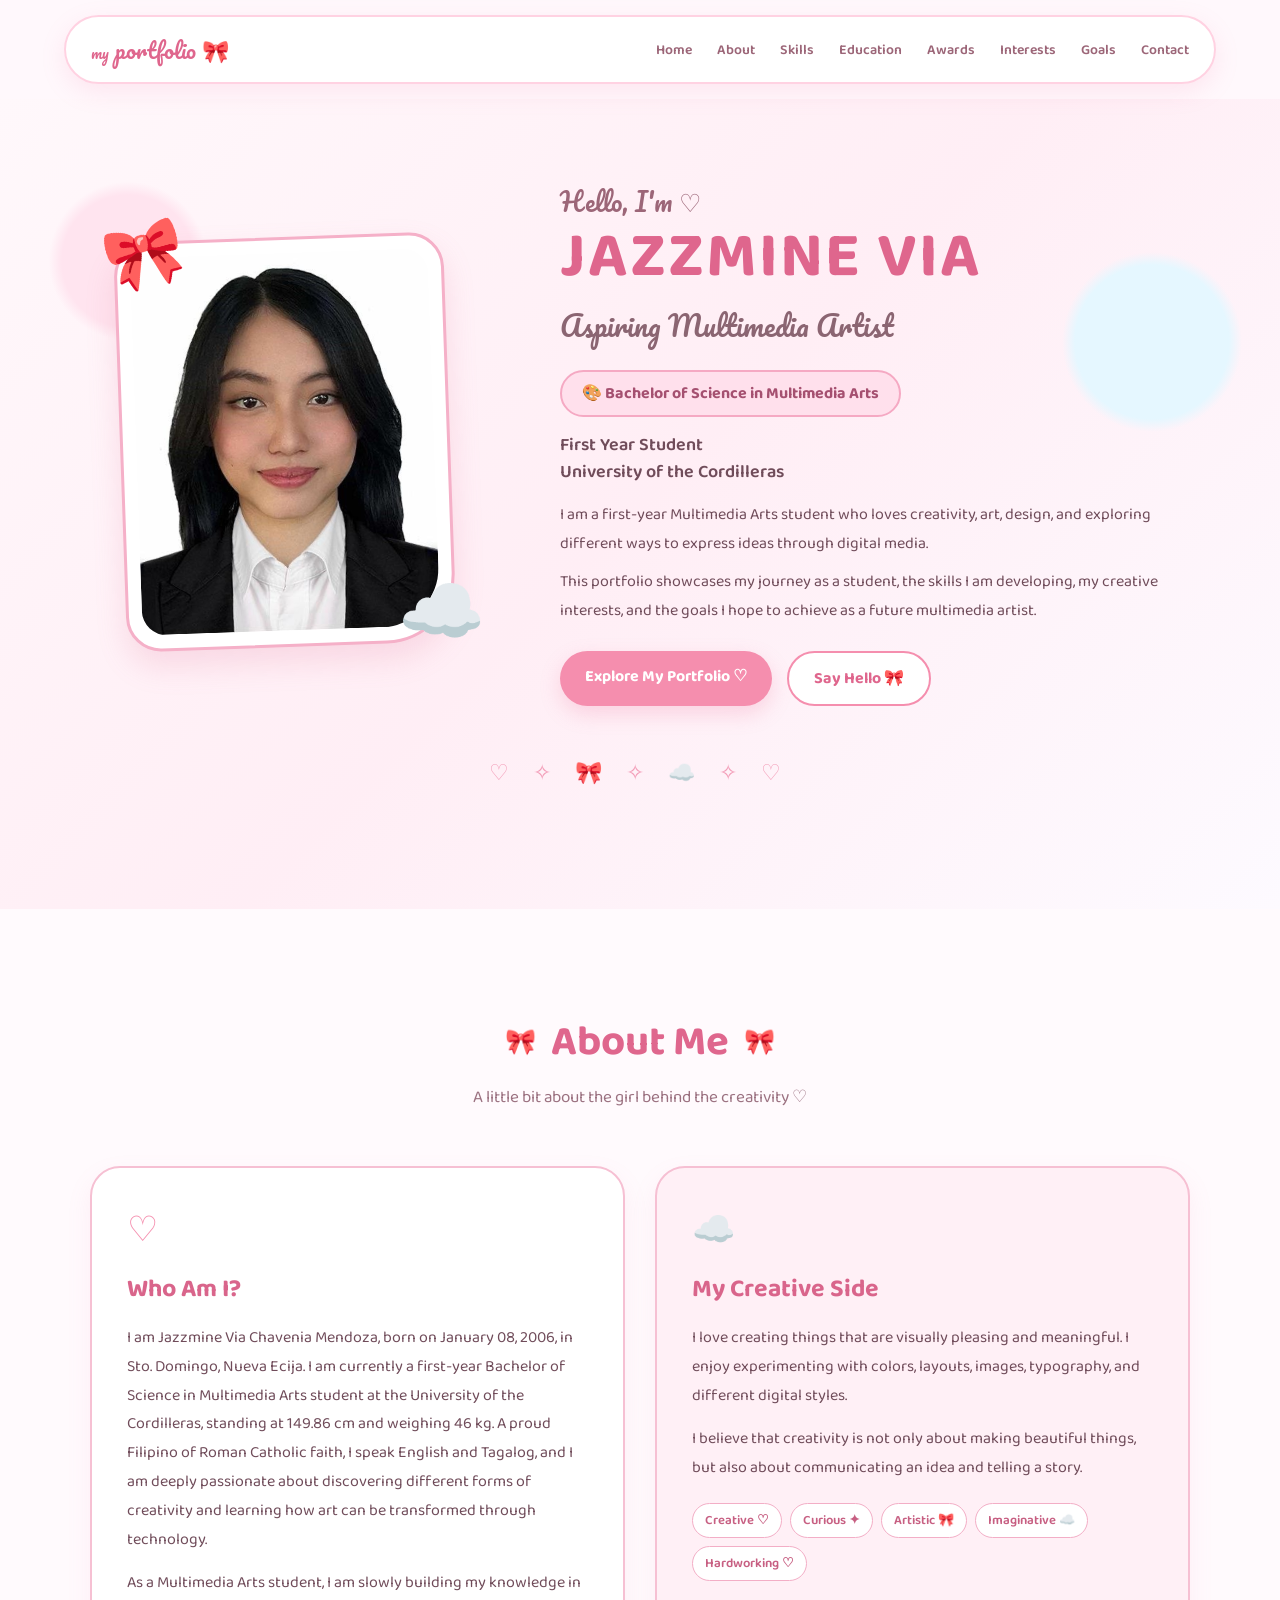
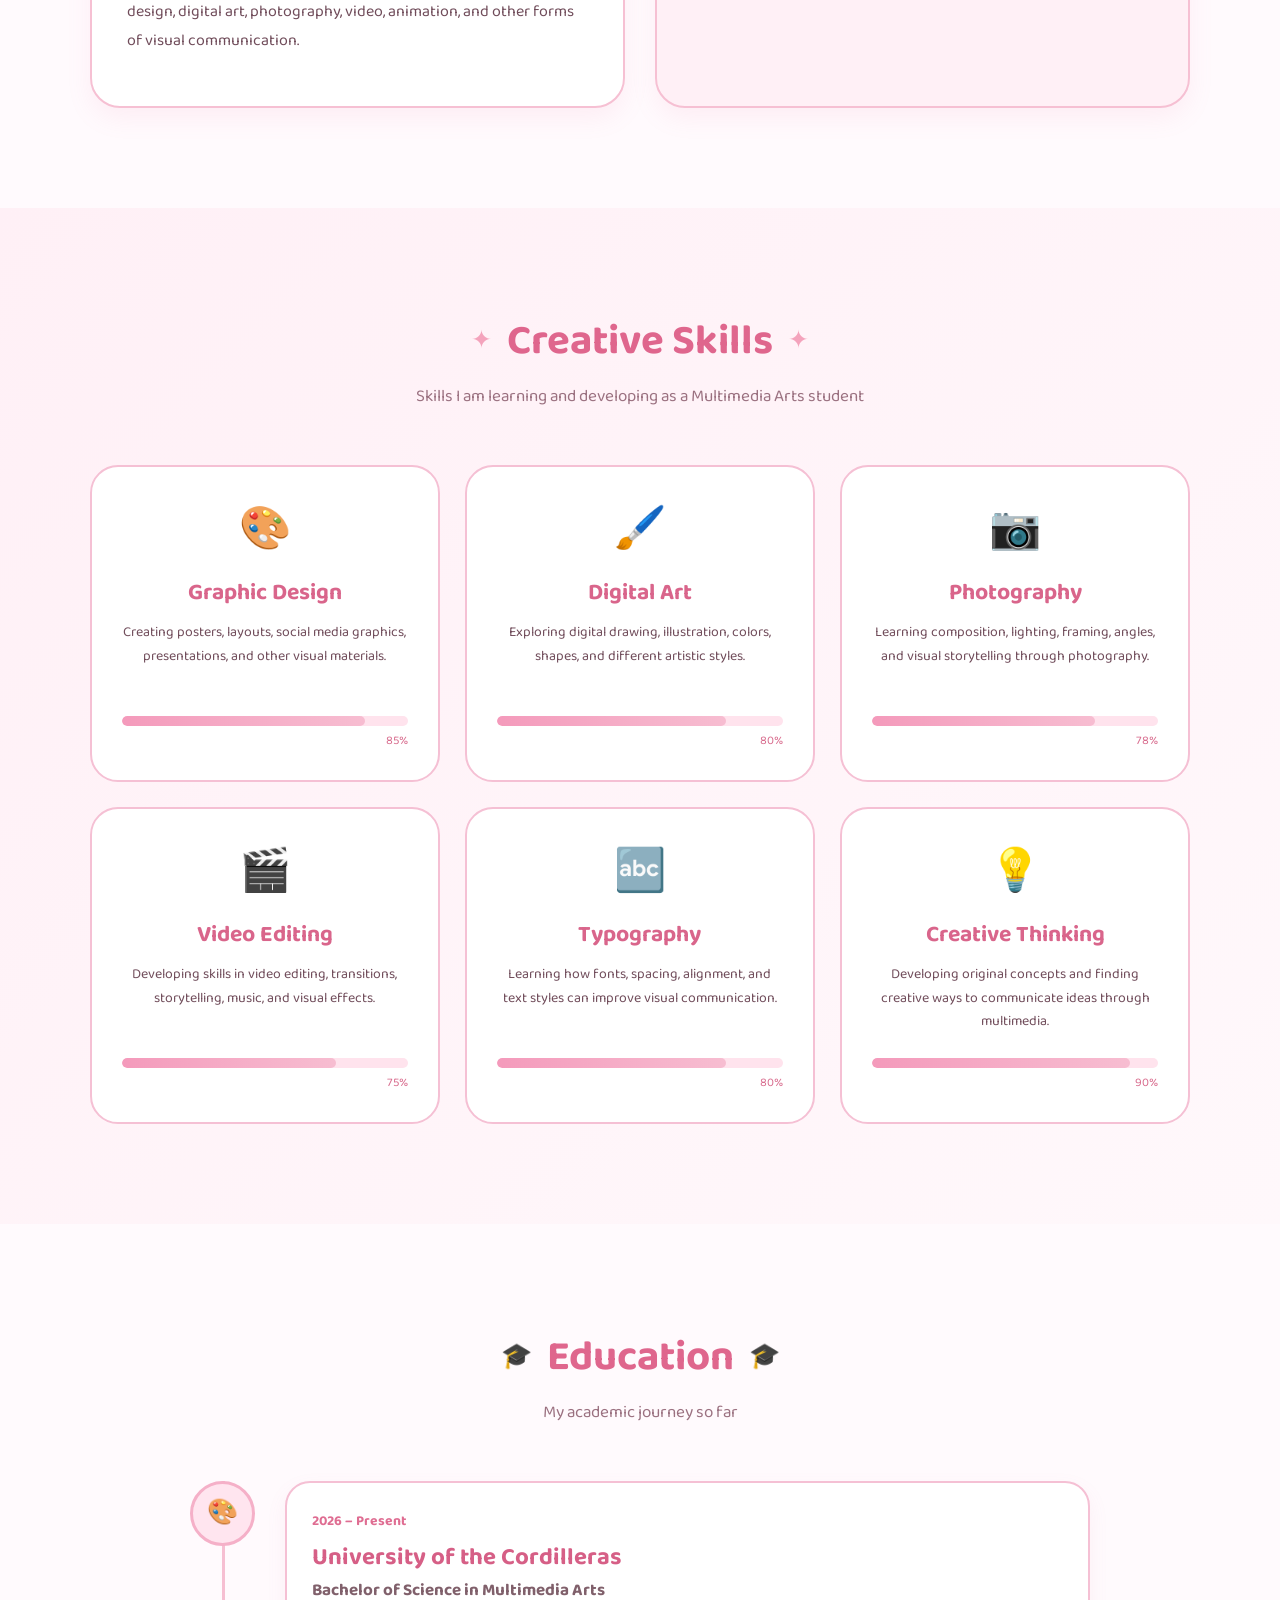
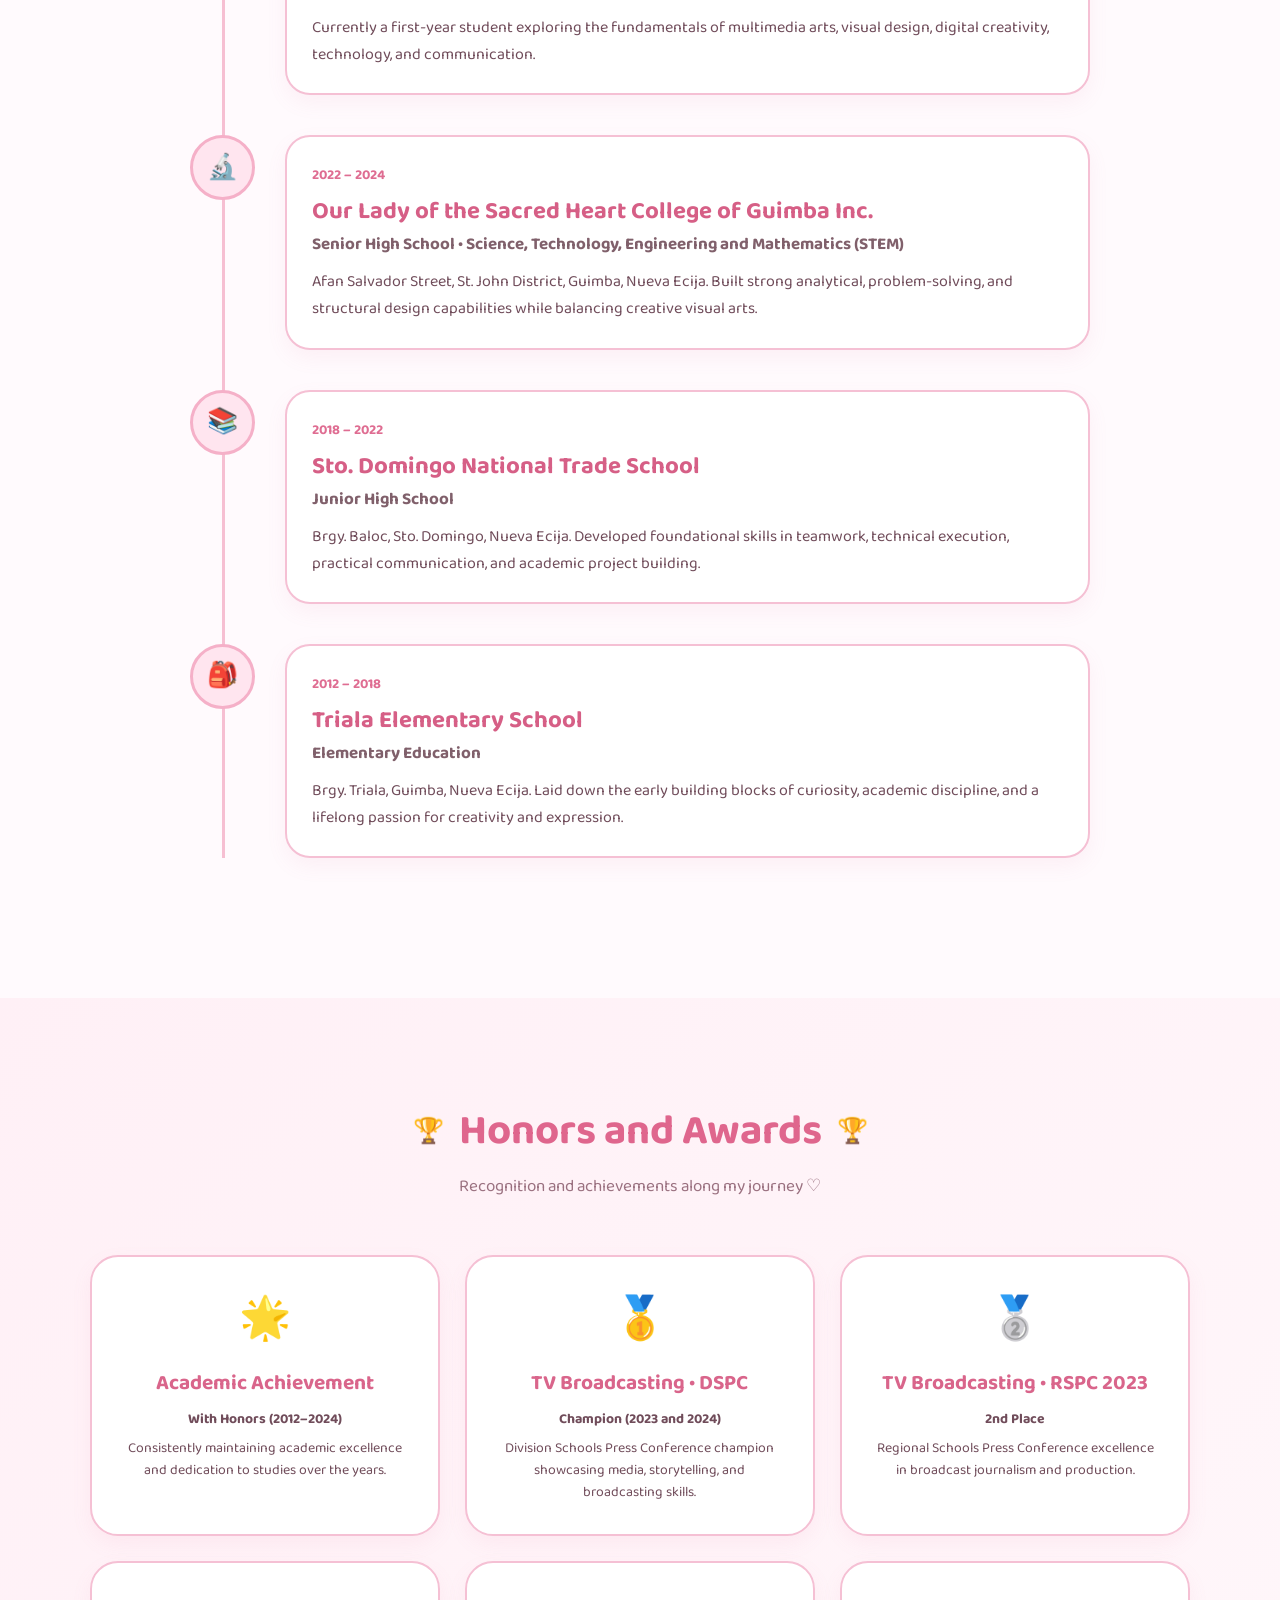
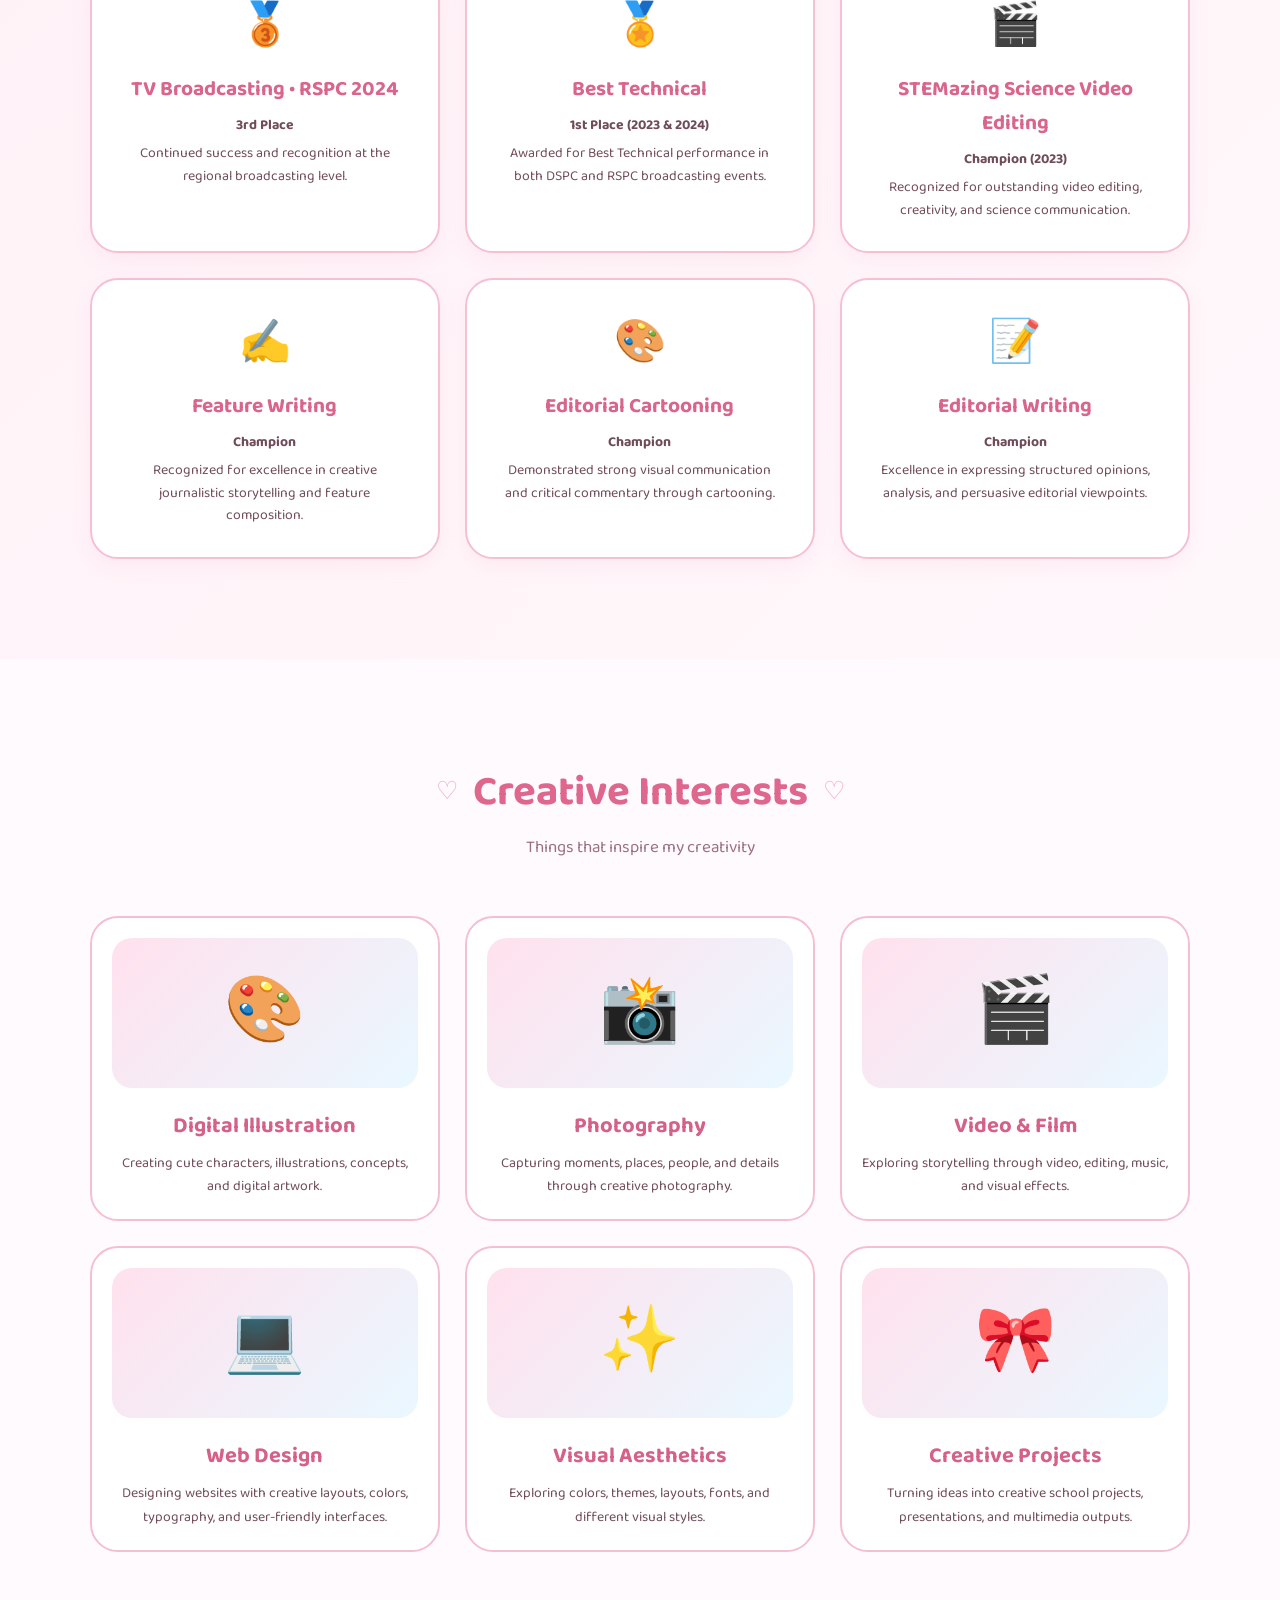
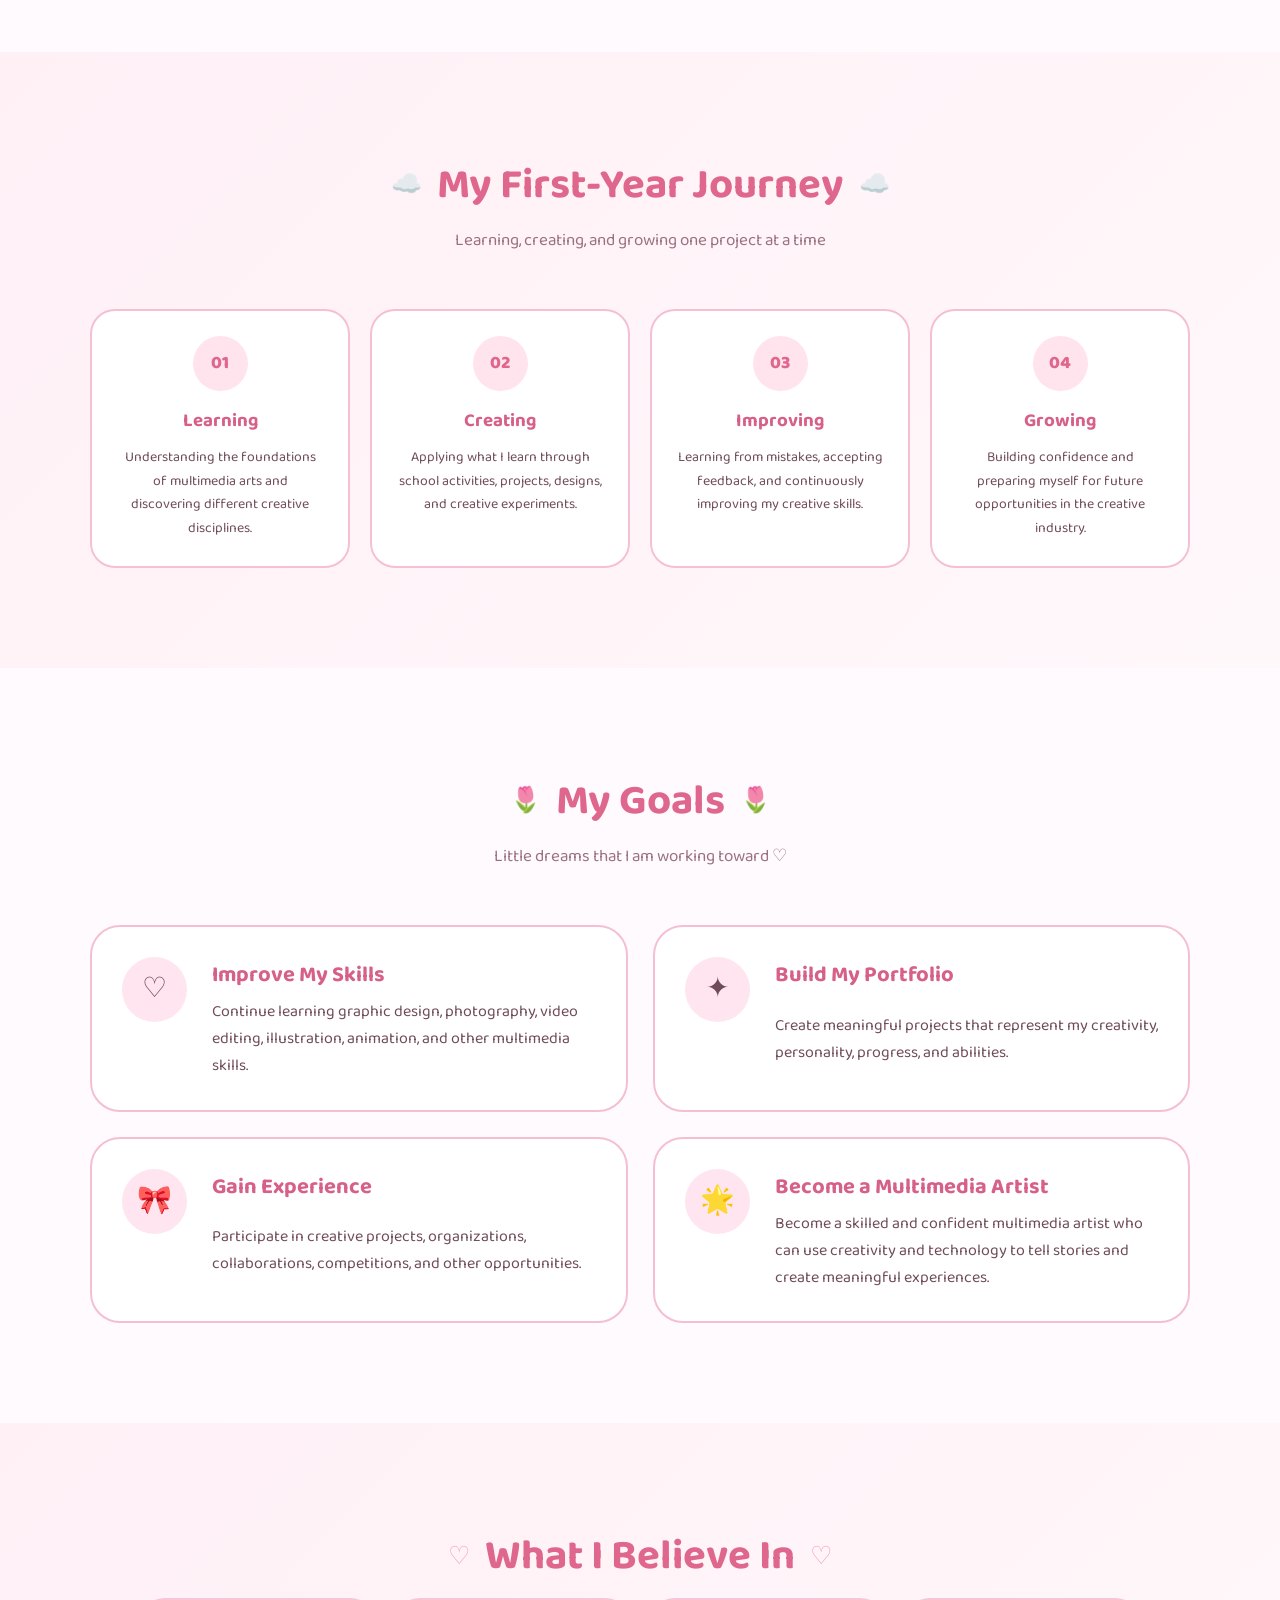
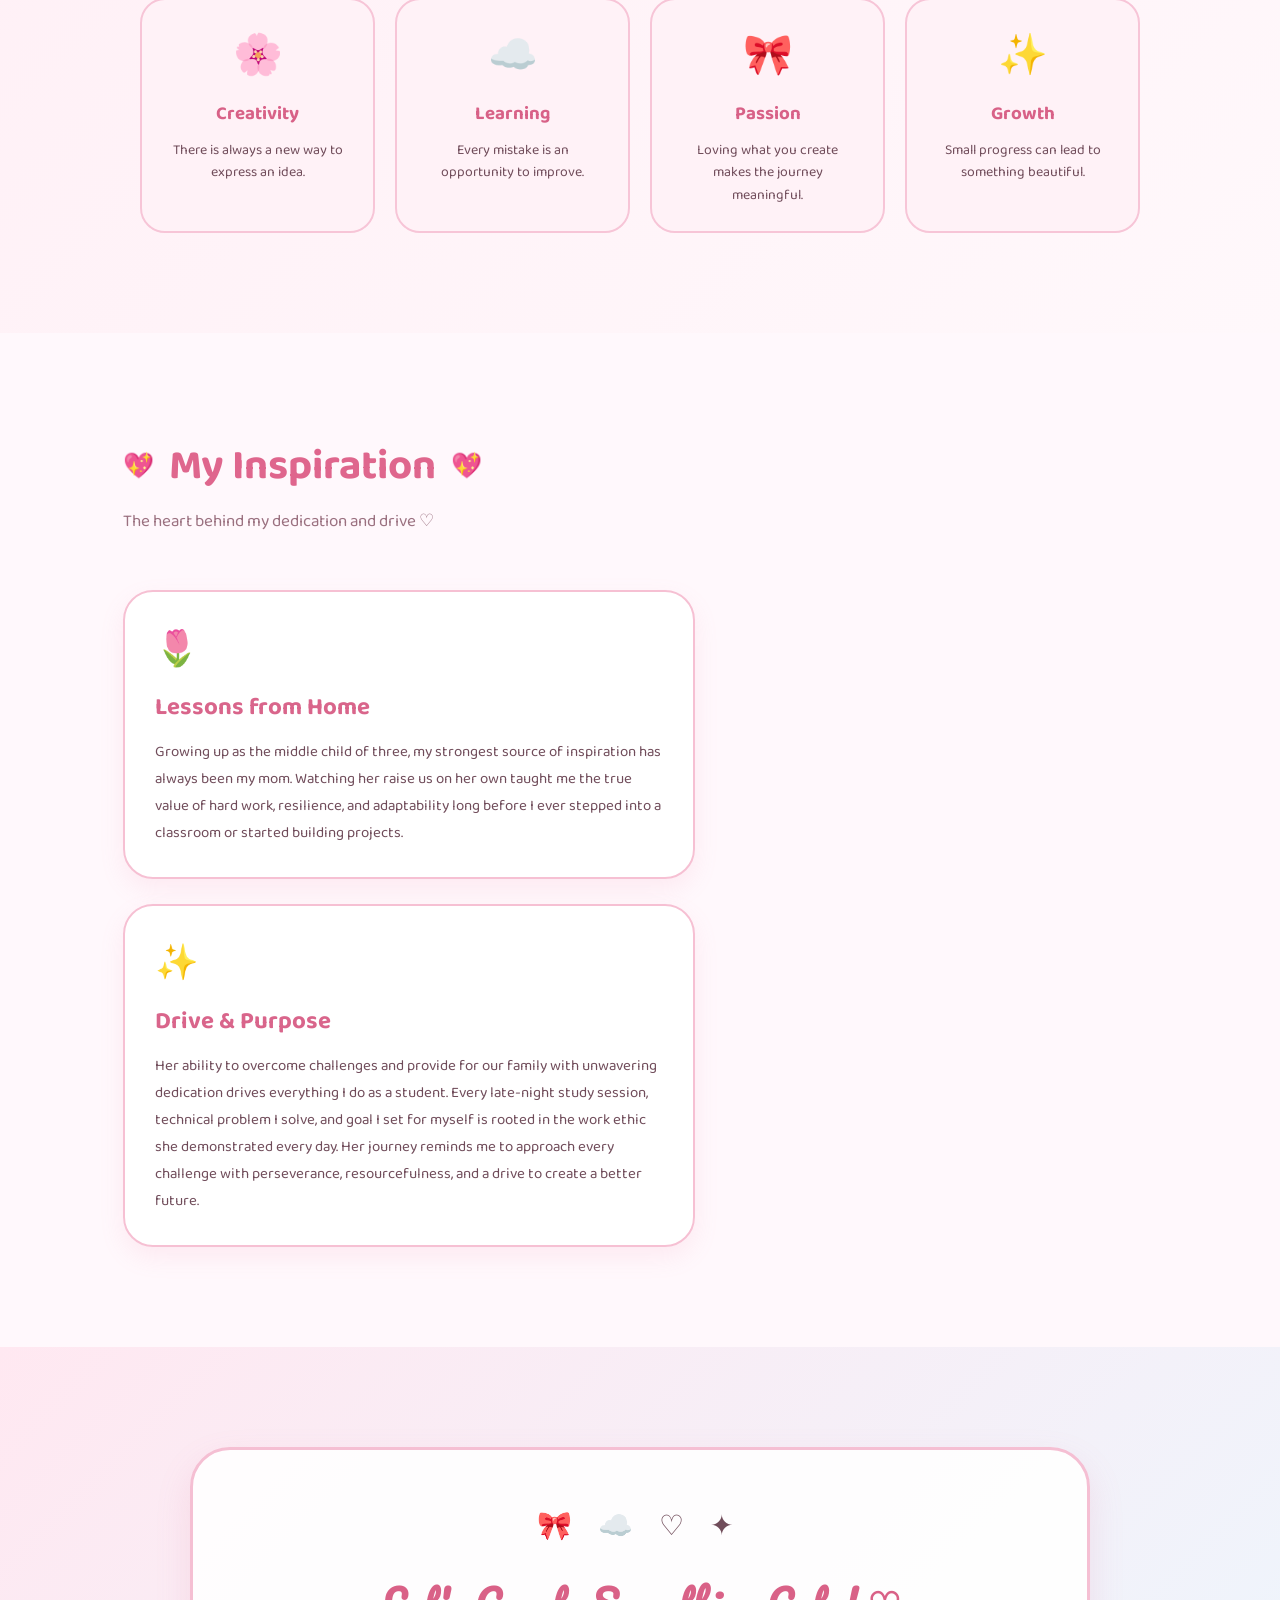
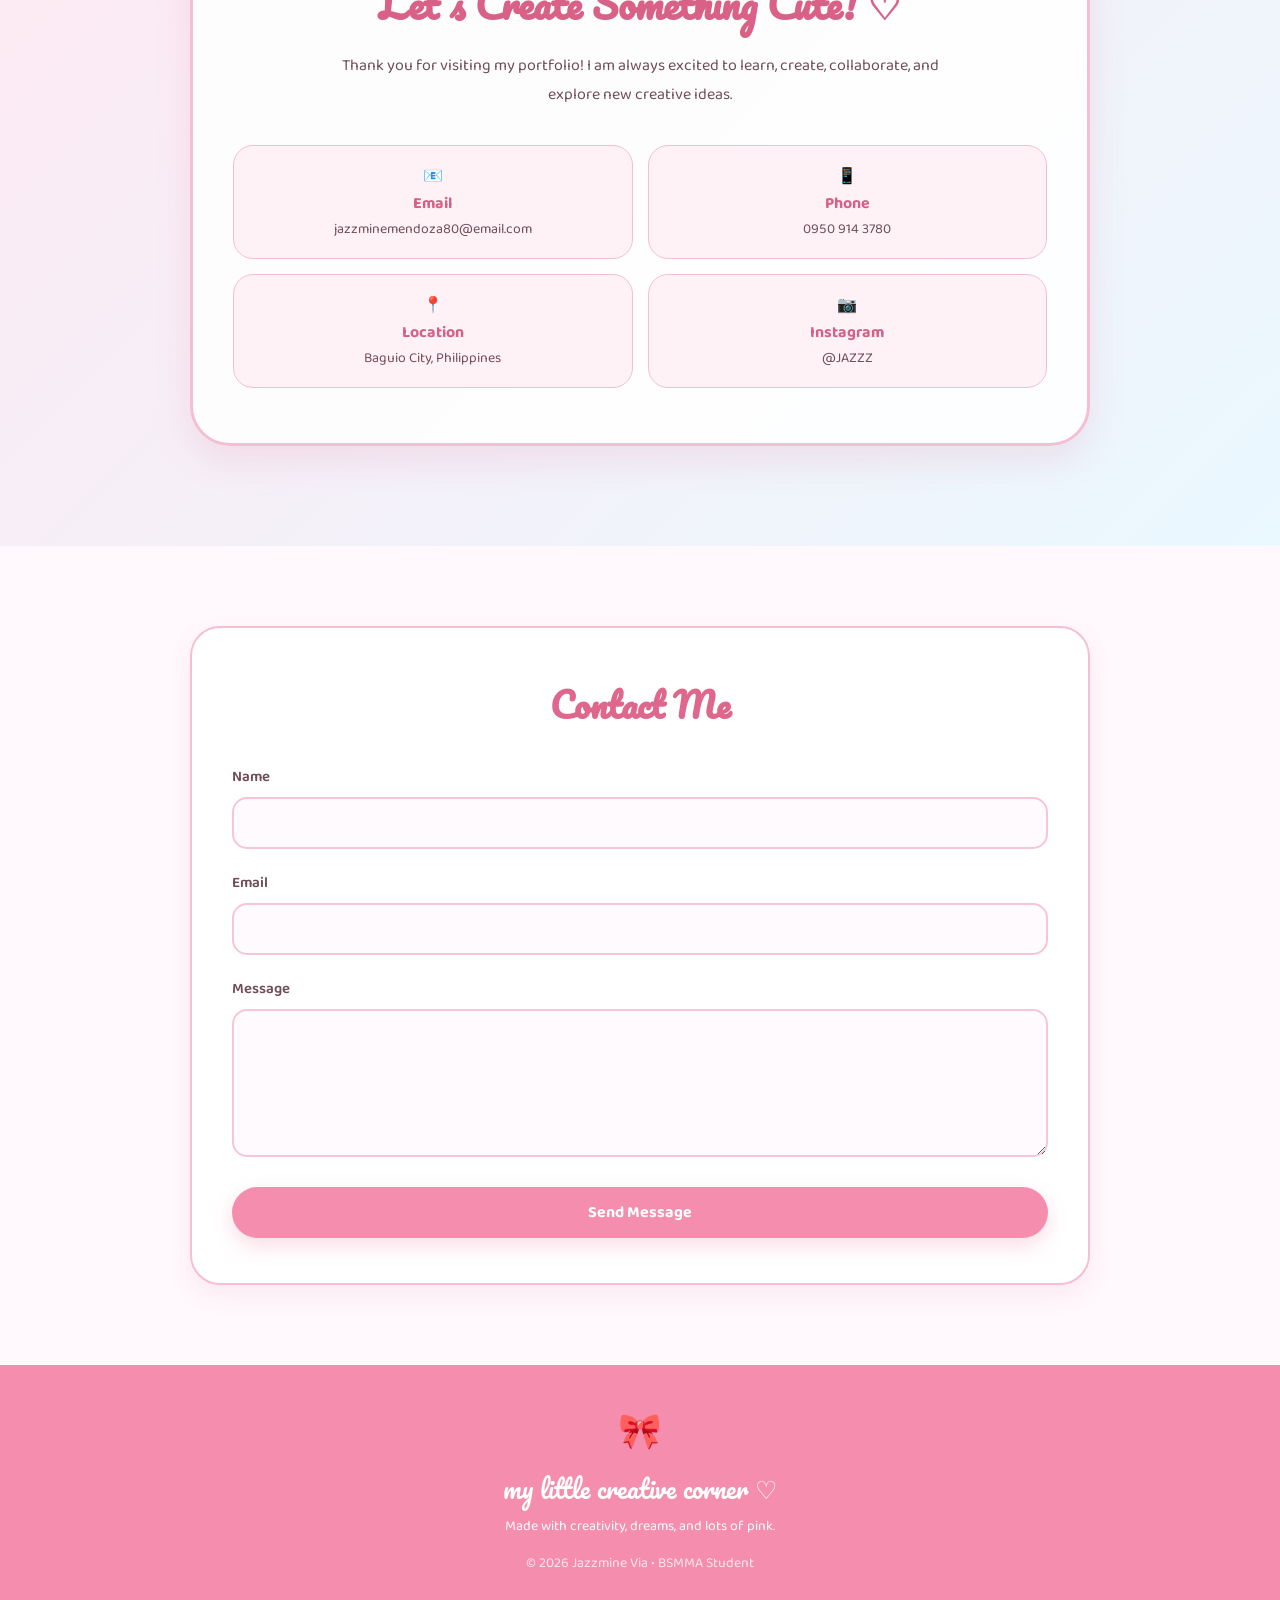
==== commit f203c2de: "Update academic honors year in index.html" ====
--- a/index.html
+++ b/index.html
@@ -229,7 +229,7 @@
             <div class="award-card">
                 <div class="award-icon">🌟</div>
                 <h3>Academic Achievement</h3>
-                <p><strong>With Honors (2018–2024)</strong></p>
+                <p><strong>With Honors (2012–2024)</strong></p>
                 <p>Consistently maintaining academic excellence and dedication to studies over the years.</p>
             </div>
             <div class="award-card">
@@ -501,4 +501,4 @@
 
 </body>
 
-</html>+</html>
